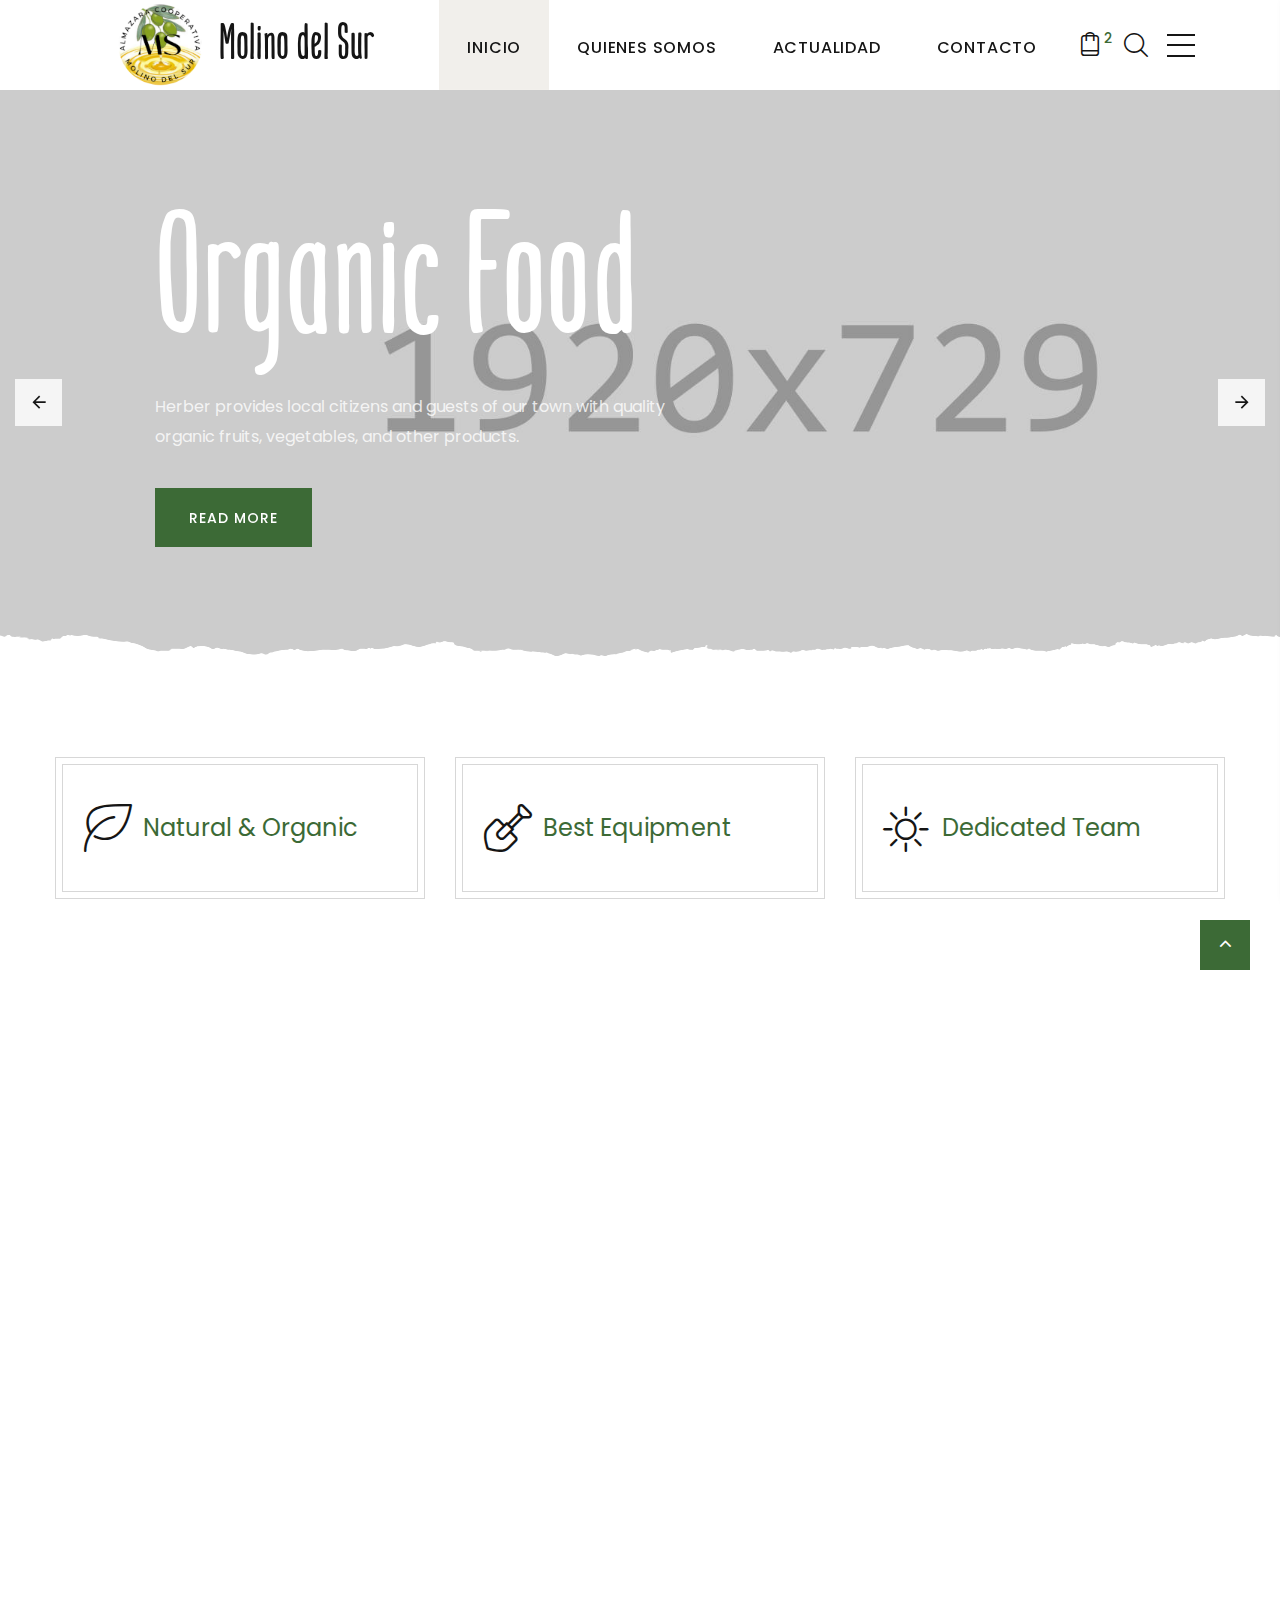
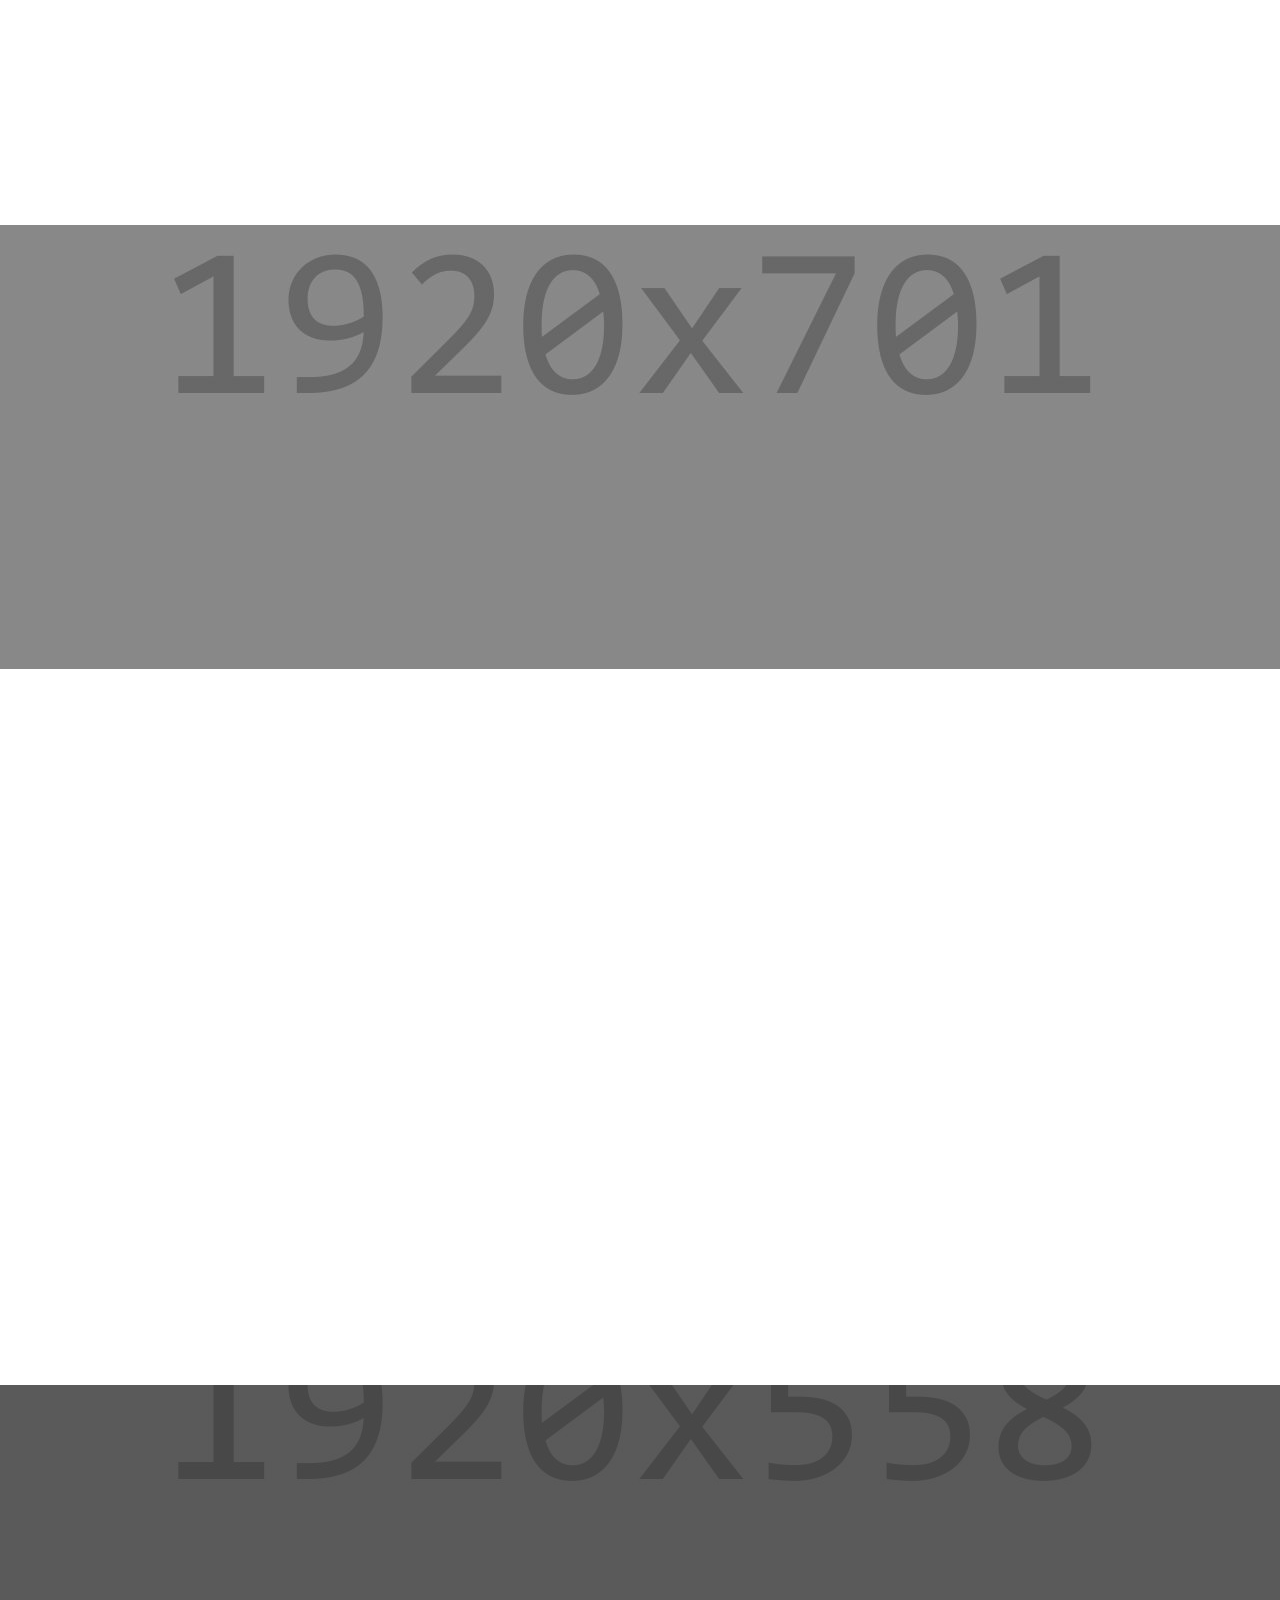
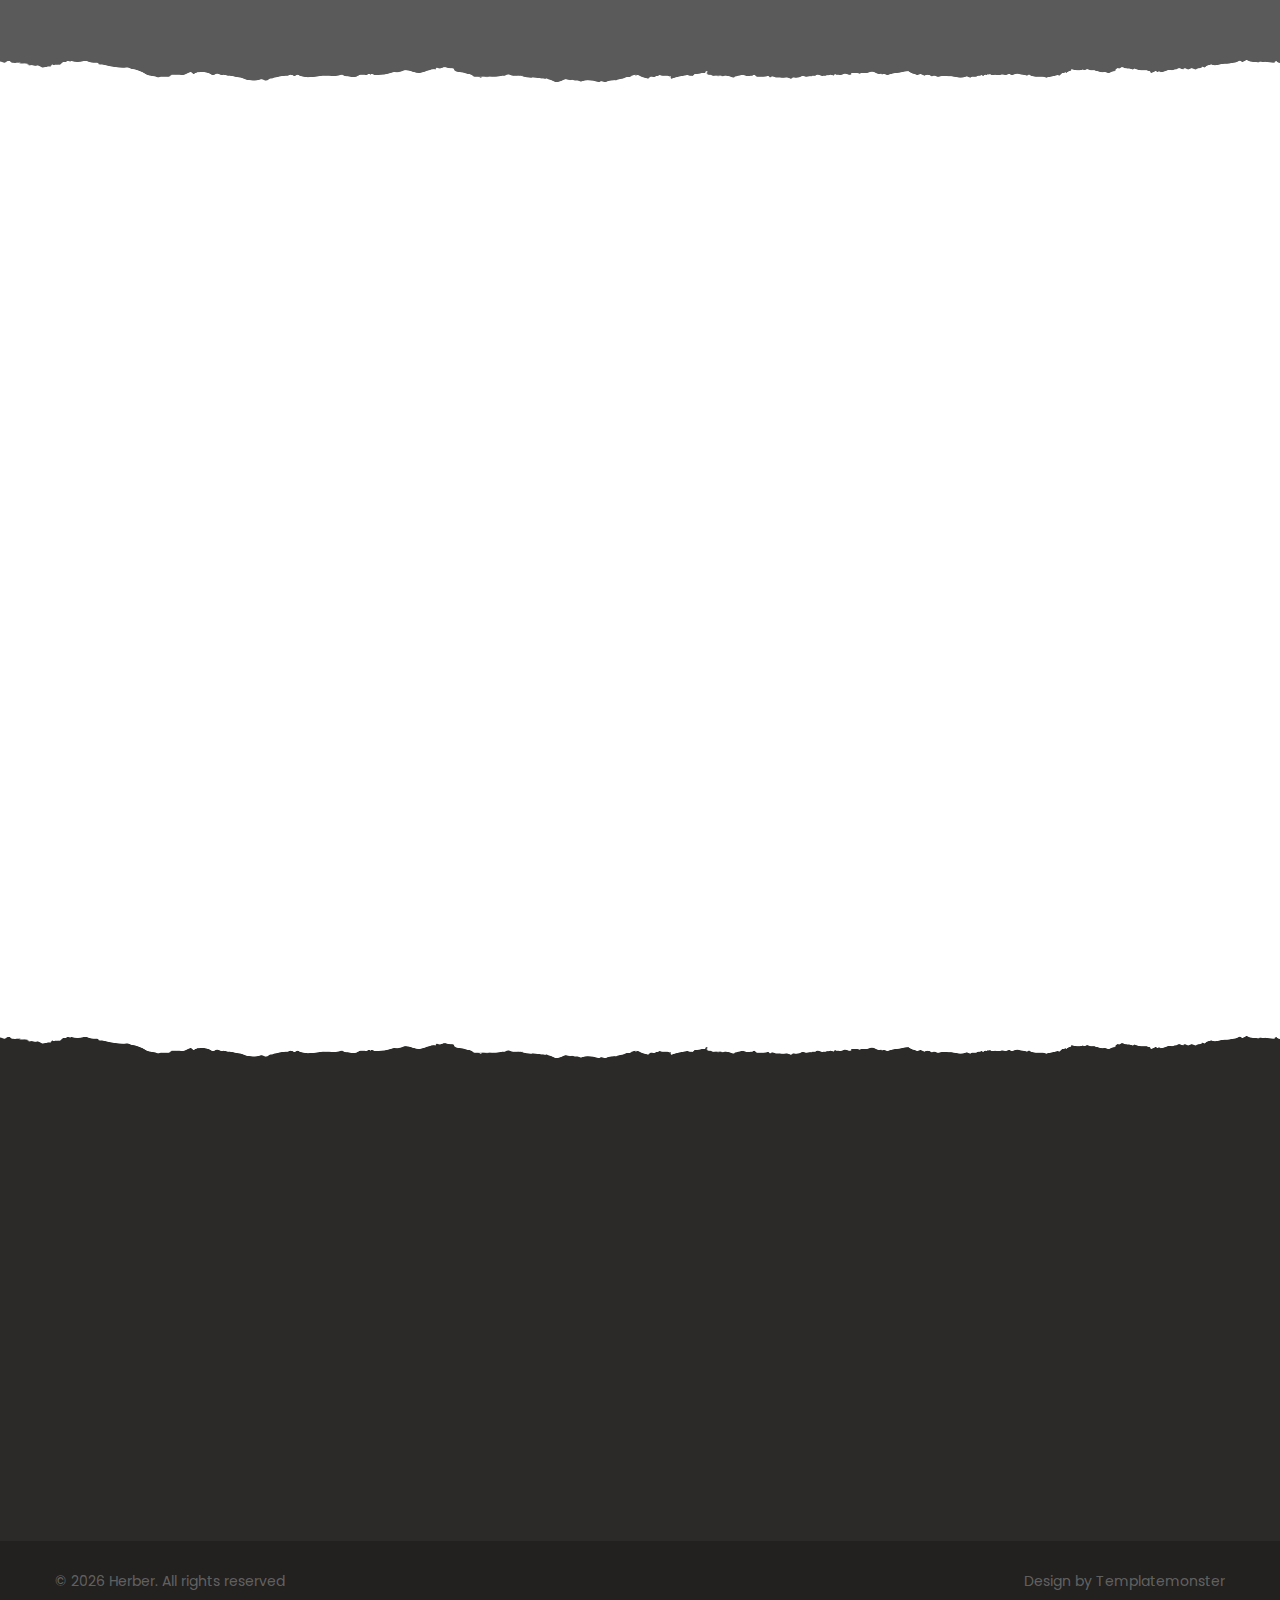
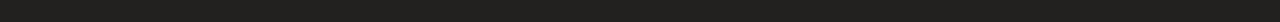
==== vista/index.html @ 85ee47c3 "Corregidas url amigables enlaces principales. Logo y favicon" ====
<!DOCTYPE html>
<html class="wide wow-animation" lang="es">
  <head>
    <title>Molino del Sur - Inicio</title>
    <meta name="format-detection" content="telephone=no">
    <meta name="viewport" content="width=device-width, height=device-height, initial-scale=1.0, maximum-scale=1.0, user-scalable=0">
    <meta http-equiv="X-UA-Compatible" content="IE=edge">
    <meta charset="utf-8">
    <link rel="icon" href="../images/favicon32.png" type="image/x-icon">
    <!-- Stylesheets-->
    <link rel="stylesheet" type="text/css" href="//fonts.googleapis.com/css?family=Poppins:300,400,500">
    <link rel="stylesheet" href="../css/bootstrap.css">
    <link rel="stylesheet" href="../css/fonts.css">
    <link rel="stylesheet" href="../css/style.css">
    <!--[if lt IE 10]
    <div style="background: #212121; padding: 10px 0; box-shadow: 3px 3px 5px 0 rgba(0,0,0,.3); clear: both; text-align:center; position: relative; z-index:1;">
      <a href="http://windows.microsoft.com/en-US/internet-explorer/"><img
              src="../images/ie8-panel/warning_bar_0000_us.jpg" border="0" height="42" width="820"
              alt="You are using an outdated browser. For a faster, safer browsing experience, upgrade for free today."></a>
    </div>
    <script src="../js/html5shiv.min.js"></script>
    <![endif]-->
  </head>
  <body>
    <div class="preloader">
      <div class="preloader-body">
        <div class="cssload-container"><span></span><span></span><span></span><span></span>
        </div>
      </div>
    </div>
    <div class="page">
      <!--Elemento cargado con la plantilla, no sirve para nada, se deja por si acaso
    <a class="section section-banner d-none d-xl-block" href="https://www.templatemonster.com/intense-multipurpose-html-template.html"
    style="background-image: url(../images/banner/background-04-1920x60.jpg);
    background-image: -webkit-image-set( url(../images/banner/background-04-1920x60.jpg) 1x,
    url(../images/banner/background-04-3840x120.jpg) 2x )"><img src="../images/banner/foreground-04-1600x60.png"
    srcset="../../../images/banner/foreground-04-1600x60../../../imagesx, images/banner/foreground-04-3200x120.png 2x"
    alt="" width="1600" height="310"></a>-->
      <!-- Page Header-->
      <header class="section page-header">
        <!-- RD Navbar-->
        <div class="rd-navbar-wrap rd-navbar-modern-wrap">
          <nav class="rd-navbar rd-navbar-modern" data-layout="rd-navbar-fixed" data-sm-layout="rd-navbar-fixed"
               data-md-layout="rd-navbar-fixed" data-md-device-layout="rd-navbar-fixed" data-lg-layout="rd-navbar-static"
               data-lg-device-layout="rd-navbar-fixed" data-xl-layout="rd-navbar-static" data-xl-device-layout="rd-navbar-static"
               data-xxl-layout="rd-navbar-static" data-xxl-device-layout="rd-navbar-static" data-lg-stick-up-offset="46px"
               data-xl-stick-up-offset="46px" data-xxl-stick-up-offset="70px" data-lg-stick-up="true" data-xl-stick-up="true"
               data-xxl-stick-up="true">
            <div class="rd-navbar-main-outer">
              <div class="rd-navbar-main">
                <!-- RD Navbar Panel-->
                <div class="rd-navbar-panel">
                  <!-- RD Navbar Toggle-->
                  <button class="rd-navbar-toggle" data-rd-navbar-toggle=".rd-navbar-nav-wrap"><span></span></button>
                  <!-- RD Navbar Brand-->
                  <div class="rd-navbar-brand">
                    <a class="brand" href="portada">
                      <img id="logoEmpresaIndex" src="../images/LogoFinal-200px.png" alt="Logo Molino del sur"/>
                      <span id="nombreEmpresaInicio" class="h3">Molino del Sur</span>
                    </a>
                  </div>
                </div>
                <div class="rd-navbar-main-element">
                  <div class="rd-navbar-nav-wrap">
                    <!-- RD Navbar Basket-->
                    <div class="rd-navbar-basket-wrap">
                      <button class="rd-navbar-basket fl-bigmug-line-shopping198" data-rd-navbar-toggle=".cart-inline"><span>2</span></button>
                      <div class="cart-inline">
                        <div class="cart-inline-header">
                          <h5 class="cart-inline-title">In cart:<span> 2</span> Products</h5>
                          <h6 class="cart-inline-title">Total price:<span> $800</span></h6>
                        </div>
                        <div class="cart-inline-body">
                          <div class="cart-inline-item">
                            <div class="unit align-items-center">
                              <div class="unit-left"><a class="cart-inline-figure" href="#"><img src="../images/product-mini-1-108x100.png" alt="" width="108" height="100"/></a></div>
                              <div class="unit-body">
                                <h6 class="cart-inline-name"><a href="#">Blueberries</a></h6>
                                <div>
                                  <div class="group-xs group-inline-middle">
                                    <div class="table-cart-stepper">
                                      <input class="form-input" type="number" data-zeros="true" value="1" min="1" max="1000">
                                    </div>
                                    <h6 class="cart-inline-title">$550</h6>
                                  </div>
                                </div>
                              </div>
                            </div>
                          </div>
                          <div class="cart-inline-item">
                            <div class="unit align-items-center">
                              <div class="unit-left"><a class="cart-inline-figure" href="#"><img src="../images/product-mini-2-108x100.png" alt="" width="108" height="100"/></a></div>
                              <div class="unit-body">
                                <h6 class="cart-inline-name"><a href="#">Avocados</a></h6>
                                <div>
                                  <div class="group-xs group-inline-middle">
                                    <div class="table-cart-stepper">
                                      <input class="form-input" type="number" data-zeros="true" value="1" min="1" max="1000">
                                    </div>
                                    <h6 class="cart-inline-title">$250</h6>
                                  </div>
                                </div>
                              </div>
                            </div>
                          </div>
                        </div>
                        <div class="cart-inline-footer">
                          <div class="group-sm"><a class="button button-md button-default-outline-2 button-wapasha" href="#">Go to cart</a><a class="button button-md button-primary button-pipaluk" href="#">Checkout</a></div>
                        </div>
                      </div>
                    </div><a class="rd-navbar-basket rd-navbar-basket-mobile fl-bigmug-line-shopping198" href="#"><span>2</span></a>
                    <!-- RD Navbar Search-->
                    <div class="rd-navbar-search">
                      <button class="rd-navbar-search-toggle" data-rd-navbar-toggle=".rd-navbar-search"><span></span></button>
                      <form class="rd-search" action="#">
                        <div class="form-wrap">
                          <label class="form-label" for="rd-navbar-search-form-input">Search...</label>
                          <input class="rd-navbar-search-form-input form-input" id="rd-navbar-search-form-input" type="text" name="search">
                          <button class="rd-search-form-submit fl-bigmug-line-search74" type="submit"></button>
                        </div>
                      </form>
                    </div>
                    <!-- RD Navbar Nav-->
                    <ul class="rd-navbar-nav">
                      <li class="rd-nav-item active"><a class="rd-nav-link" href="portada">Inicio</a>
                      </li>
                      <li class="rd-nav-item"><a class="rd-nav-link" href="quienesSomos">Quienes somos</a>
                      </li>
                      <li class="rd-nav-item"><a class="rd-nav-link" href="actualidad">Actualidad</a>
                      </li>
                      <li class="rd-nav-item"><a class="rd-nav-link" href="contacto">Contacto</a>
                      </li>
                    </ul>
                  </div>
                  <div class="rd-navbar-project-hamburger" data-multitoggle=".rd-navbar-main" data-multitoggle-blur=".rd-navbar-wrap" data-multitoggle-isolate>
                    <div class="project-hamburger"><span class="project-hamburger-arrow-top"></span><span class="project-hamburger-arrow-center"></span><span class="project-hamburger-arrow-bottom"></span></div>
                    <div class="project-hamburger-2"><span class="project-hamburger-arrow"></span><span class="project-hamburger-arrow"></span><span class="project-hamburger-arrow"></span>
                    </div>
                    <div class="project-close"><span></span><span></span></div>
                  </div>
                </div>
                <div class="rd-navbar-project rd-navbar-modern-project">
                  <div class="rd-navbar-project-modern-header">
                    <h4 class="rd-navbar-project-modern-title">Get in Touch</h4>
                    <div class="rd-navbar-project-hamburger" data-multitoggle=".rd-navbar-main" data-multitoggle-blur=".rd-navbar-wrap" data-multitoggle-isolate>
                      <div class="project-close"><span></span><span></span></div>
                    </div>
                  </div>
                  <div class="rd-navbar-project-content rd-navbar-modern-project-content">
                    <div>
                      <p>We are always ready to provide you with fresh organic products for your home or office. Contact us to find out how we can help you.</p>
                      <div class="heading-6 subtitle">Our Contacts</div>
                      <div class="row row-10 gutters-10">
                        <div class="col-12"><img src="../images/home-sidebar-394x255.jpg" alt="" width="394" height="255"/>
                        </div>
                      </div>
                      <ul class="rd-navbar-modern-contacts">
                        <li>
                          <div class="unit unit-spacing-sm">
                            <div class="unit-left"><span class="icon fa fa-phone"></span></div>
                            <div class="unit-body"><a class="link-phone" href="tel:#">+1 323-913-4688</a></div>
                          </div>
                        </li>
                        <li>
                          <div class="unit unit-spacing-sm">
                            <div class="unit-left"><span class="icon fa fa-location-arrow"></span></div>
                            <div class="unit-body"><a class="link-location" href="#">4730 Crystal Springs Dr, Los Angeles, CA 90027</a></div>
                          </div>
                        </li>
                        <li>
                          <div class="unit unit-spacing-sm">
                            <div class="unit-left"><span class="icon fa fa-envelope"></span></div>
                            <div class="unit-body"><a class="link-email" href="mailto:#">mail@demolink.org</a></div>
                          </div>
                        </li>
                      </ul>
                      <ul class="list-inline rd-navbar-modern-list-social">
                        <li><a class="icon fa fa-facebook" href="#"></a></li>
                        <li><a class="icon fa fa-twitter" href="#"></a></li>
                        <li><a class="icon fa fa-google-plus" href="#"></a></li>
                        <li><a class="icon fa fa-instagram" href="#"></a></li>
                        <li><a class="icon fa fa-pinterest" href="#"></a></li>
                      </ul>
                    </div>
                  </div>
                </div>
              </div>
            </div>
          </nav>
        </div>
      </header>
      <!-- Swiper-->
      <section class="section swiper-container swiper-slider swiper-slider-modern" data-loop="true" data-autoplay="5000" data-simulate-touch="true" data-nav="true" data-slide-effect="fade">
        <div class="swiper-wrapper text-left">
          <div class="swiper-slide context-dark" data-slide-bg="../images/slider-1-1920x729.jpg">
            <div class="swiper-slide-caption">
              <div class="container">
                <div class="row justify-content-center justify-content-xxl-start">
                  <div class="col-md-10 col-xxl-6">
                    <div class="slider-modern-box">
                      <h1 class="slider-modern-title"><span data-caption-animate="slideInDown" data-caption-delay="0">Organic Food</span></h1>
                      <p data-caption-animate="fadeInRight" data-caption-delay="400">Herber provides local citizens and guests of our town with quality organic fruits, vegetables, and other products.</p>
                      <div class="oh button-wrap"><a class="button button-primary button-ujarak" href="about-us.html" data-caption-animate="slideInLeft" data-caption-delay="400">Read more</a></div>
                    </div>
                  </div>
                </div>
              </div>
            </div>
          </div>
          <div class="swiper-slide context-dark" data-slide-bg="../images/slider-2-1920x729.jpg">
            <div class="swiper-slide-caption">
              <div class="container">
                <div class="row justify-content-center justify-content-xxl-start">
                  <div class="col-md-10 col-xxl-6">
                    <div class="slider-modern-box">
                      <h1 class="slider-modern-title"><span data-caption-animate="slideInLeft" data-caption-delay="0">Quality Control</span></h1>
                      <p data-caption-animate="fadeInRight" data-caption-delay="400">We control the process of farming at Herber to deliver the best organic products to our customers throughout the state.</p>
                      <div class="oh button-wrap"><a class="button button-primary button-ujarak" href="about-us.html" data-caption-animate="slideInLeft" data-caption-delay="400">Read more</a></div>
                    </div>
                  </div>
                </div>
              </div>
            </div>
          </div>
          <div class="swiper-slide" data-slide-bg="../images/slider-3-1920x729.jpg">
            <div class="swiper-slide-caption">
              <div class="container">
                <div class="row justify-content-center justify-content-xxl-start">
                  <div class="col-md-10 col-xxl-6">
                    <div class="slider-modern-box">
                      <h1 class="slider-modern-title"><span data-caption-animate="slideInDown" data-caption-delay="0">Eco-Friendly</span></h1>
                      <p data-caption-animate="fadeInRight" data-caption-delay="400">As the leading organic farm, we maintain an eco-friendly policy of growing and selling healthy food without any additives.</p>
                      <div class="oh button-wrap"><a class="button button-primary button-ujarak" href="about-us.html" data-caption-animate="slideInUp" data-caption-delay="400">Read more</a></div>
                    </div>
                  </div>
                </div>
              </div>
            </div>
          </div>
        </div>
        <!-- Swiper Navigation-->
        <div class="swiper-button-prev"></div>
        <div class="swiper-button-next"></div>
        <!-- Swiper Pagination-->
        <div class="swiper-pagination swiper-pagination-style-2"></div>
      </section>

      <!-- Icons Ruby-->
      <section class="section section-md bg-default section-top-image">
        <div class="container">
          <div class="row row-30 justify-content-center">
            <div class="col-sm-6 col-lg-4 wow fadeInRight" data-wow-delay="0s">
              <article class="box-icon-ruby">
                <div class="unit box-icon-ruby-body flex-column flex-md-row text-md-left flex-lg-column align-items-center text-lg-center flex-xl-row text-xl-left">
                  <div class="unit-left">
                    <div class="box-icon-ruby-icon linearicons-leaf"></div>
                  </div>
                  <div class="unit-body">
                    <h4 class="box-icon-ruby-title"><a href="#">Natural &amp; Organic</a></h4>
                  </div>
                </div>
              </article>
            </div>
            <div class="col-sm-6 col-lg-4 wow fadeInRight" data-wow-delay=".1s">
              <article class="box-icon-ruby">
                <div class="unit box-icon-ruby-body flex-column flex-md-row text-md-left flex-lg-column align-items-center text-lg-center flex-xl-row text-xl-left">
                  <div class="unit-left">
                    <div class="box-icon-ruby-icon linearicons-shovel"></div>
                  </div>
                  <div class="unit-body">
                    <h4 class="box-icon-ruby-title"><a href="#">Best Equipment</a></h4>
                  </div>
                </div>
              </article>
            </div>
            <div class="col-sm-6 col-lg-4 wow fadeInRight" data-wow-delay=".2s">
              <article class="box-icon-ruby">
                <div class="unit box-icon-ruby-body flex-column flex-md-row text-md-left flex-lg-column align-items-center text-lg-center flex-xl-row text-xl-left">
                  <div class="unit-left">
                    <div class="box-icon-ruby-icon linearicons-sun"></div>
                  </div>
                  <div class="unit-body">
                    <h4 class="box-icon-ruby-title"><a href="#">Dedicated Team</a></h4>
                  </div>
                </div>
              </article>
            </div>
          </div>
        </div>
      </section>

      <!-- Trending products-->
      <section class="section section-md bg-default">
        <div class="container">
          <div class="row row-40 justify-content-center">
            <div class="col-sm-8 col-md-7 col-lg-6 wow fadeInLeft" data-wow-delay="0s">
              <div class="product-banner"><img src="../images/home-banner-1-570x715.jpg" alt="" width="570" height="715"/>
                <div class="product-banner-content">
                  <div class="product-banner-inner" style="background-image: url(../images/bg-brush.png)">
                    <h3 class="text-secondary-1">organic</h3>
                    <h2 class="text-primary">Vegetables</h2>
                  </div>
                </div>
              </div>
            </div>
            <div class="col-md-5 col-lg-6">
              <div class="row row-30 justify-content-center">
                <div class="col-sm-6 col-md-12 col-lg-6">
                  <div class="oh-desktop">
                    <!-- Product-->
                    <article class="product product-2 box-ordered-item wow slideInRight" data-wow-delay="0s">
                      <div class="unit flex-row flex-lg-column">
                        <div class="unit-left">
                          <div class="product-figure"><img src="../images/product-5-270x280.png" alt="" width="270" height="280"/>
                            <div class="product-button"><a class="button button-md button-white button-ujarak" href="#">Add to cart</a></div>
                          </div>
                        </div>
                        <div class="unit-body">
                          <h6 class="product-title"><a href="#">Avocados</a></h6>
                          <div class="product-price-wrap">
                            <div class="product-price product-price-old">$59.00</div>
                            <div class="product-price">$28.00</div>
                          </div><a class="button button-sm button-secondary button-ujarak" href="#">Add to cart</a>
                        </div>
                      </div>
                    </article>
                  </div>
                </div>
                <div class="col-sm-6 col-md-12 col-lg-6">
                  <div class="oh-desktop">
                    <!-- Product-->
                    <article class="product product-2 box-ordered-item wow slideInLeft" data-wow-delay="0s">
                      <div class="unit flex-row flex-lg-column">
                        <div class="unit-left">
                          <div class="product-figure"><img src="../images/product-6-270x280.png" alt="" width="270" height="280"/>
                            <div class="product-button"><a class="button button-md button-white button-ujarak" href="#">Add to cart</a></div>
                          </div>
                        </div>
                        <div class="unit-body">
                          <h6 class="product-title"><a href="#">Corn</a></h6>
                          <div class="product-price-wrap">
                            <div class="product-price">$27.00</div>
                          </div><a class="button button-sm button-secondary button-ujarak" href="#">Add to cart</a>
                        </div>
                      </div>
                    </article>
                  </div>
                </div>
                <div class="col-sm-6 col-md-12 col-lg-6">
                  <div class="oh-desktop">
                    <!-- Product-->
                    <article class="product product-2 box-ordered-item wow slideInLeft" data-wow-delay="0s">
                      <div class="unit flex-row flex-lg-column">
                        <div class="unit-left">
                          <div class="product-figure"><img src="../images/product-8-270x280.png" alt="" width="270" height="280"/>
                            <div class="product-button"><a class="button button-md button-white button-ujarak" href="#">Add to cart</a></div>
                          </div>
                        </div>
                        <div class="unit-body">
                          <h6 class="product-title"><a href="#">Artichokes</a></h6>
                          <div class="product-price-wrap">
                            <div class="product-price">$23.00</div>
                          </div><a class="button button-sm button-secondary button-ujarak" href="#">Add to cart</a>
                        </div>
                      </div>
                    </article>
                  </div>
                </div>
                <div class="col-sm-6 col-md-12 col-lg-6">
                  <div class="oh-desktop">
                    <!-- Product-->
                    <article class="product product-2 box-ordered-item wow slideInRight" data-wow-delay="0s">
                      <div class="unit flex-row flex-lg-column">
                        <div class="unit-left">
                          <div class="product-figure"><img src="../images/product-7-270x280.png" alt="" width="270" height="280"/>
                            <div class="product-button"><a class="button button-md button-white button-ujarak" href="#">Add to cart</a></div>
                          </div>
                        </div>
                        <div class="unit-body">
                          <h6 class="product-title"><a href="#">Broccoli</a></h6>
                          <div class="product-price-wrap">
                            <div class="product-price">$25.00</div>
                          </div><a class="button button-sm button-secondary button-ujarak" href="#">Add to cart</a>
                        </div>
                      </div>
                    </article>
                  </div>
                </div>
              </div>
            </div>
          </div>
        </div>
      </section>

      <!-- Section CTA 2-->
      <section class="section text-center">
        <div class="parallax-container" data-parallax-img="../images/bg-parallax-1.jpg">
          <div class="parallax-content section-xl section-inset-custom-1 context-dark bg-overlay-40">
            <div class="container">
              <h2 class="oh font-weight-normal"><span class="d-inline-block wow slideInDown" data-wow-delay="0s">Our Approach</span></h2>
              <p class="oh big text-width-large"><span class="d-inline-block wow slideInUp" data-wow-delay=".2s">Our farm strictly combines the traditions of organic farming with the latest innovations to make our products healthy and safe for the clients.</span></p><a class="button button-primary button-icon button-icon-left button-ujarak wow fadeInUp" href="https://www.youtube.com/watch?v=-AhmuMqZB0s" data-lightgallery="item" data-wow-delay=".1s"><span class="icon mdi mdi-play"></span>View presentation</a>
            </div>
          </div>
        </div>
      </section>

      <!-- Team of professionals-->
      <section class="section section-md bg-default">
        <div class="container">
          <div class="oh">
            <h2 class="wow slideInUp" data-wow-delay="0s">Our Team</h2>
          </div>
          <div class="row row-30 justify-content-center">
            <div class="col-md-6 col-lg-4 col-xl-4 wow fadeInRight" data-wow-delay="0s">
              <!-- Team Classic-->
              <article class="team-classic"><a class="team-classic-figure" href="#"><img src="../images/team-1-370x406.jpg" alt="" width="370" height="406"/></a>
                <div class="team-classic-caption">
                  <h5 class="team-classic-name"><a href="#">Ryan Wilson</a></h5>
                  <p class="team-classic-status">Founder</p>
                </div>
              </article>
            </div>
            <div class="col-md-6 col-lg-4 col-xl-4 wow fadeInRight" data-wow-delay=".1s">
              <!-- Team Classic-->
              <article class="team-classic"><a class="team-classic-figure" href="#"><img src="../images/team-2-370x406.jpg" alt="" width="370" height="406"/></a>
                <div class="team-classic-caption">
                  <h5 class="team-classic-name"><a href="#">Jill Peterson</a></h5>
                  <p class="team-classic-status">Garden Manager</p>
                </div>
              </article>
            </div>
            <div class="col-md-6 col-lg-4 col-xl-4 wow fadeInRight" data-wow-delay=".2s">
              <!-- Team Classic-->
              <article class="team-classic"><a class="team-classic-figure" href="#"><img src="../images/team-3-370x406.jpg" alt="" width="370" height="406"/></a>
                <div class="team-classic-caption">
                  <h5 class="team-classic-name"><a href="#">Sam Robinson</a></h5>
                  <p class="team-classic-status">Farmyard Coordinator</p>
                </div>
              </article>
            </div>
          </div>
        </div>
      </section>

      <!-- About us-->
      <section class="section">
        <div class="parallax-container" data-parallax-img="../images/bg-parallax-2.jpg">
          <div class="parallax-content section-xl context-dark bg-overlay-68">
            <div class="container">
              <div class="row row-lg row-50 justify-content-center border-classic border-classic-big">
                <div class="col-sm-6 col-md-5 col-lg-3 wow fadeInLeft" data-wow-delay="0s">
                  <div class="counter-creative">
                    <div class="counter-creative-number"><span class="counter">12</span><span class="icon counter-creative-icon fl-bigmug-line-trophy55"></span>
                    </div>
                    <h6 class="counter-creative-title">Awards</h6>
                  </div>
                </div>
                <div class="col-sm-6 col-md-5 col-lg-3 wow fadeInLeft" data-wow-delay=".1s">
                  <div class="counter-creative">
                    <div class="counter-creative-number"><span class="counter">2</span><span class="symbol">k</span><span class="icon counter-creative-icon fl-bigmug-line-up104"></span>
                    </div>
                    <h6 class="counter-creative-title">Products</h6>
                  </div>
                </div>
                <div class="col-sm-6 col-md-5 col-lg-3 wow fadeInLeft" data-wow-delay=".2s">
                  <div class="counter-creative">
                    <div class="counter-creative-number"><span class="counter">679</span><span class="icon counter-creative-icon fl-bigmug-line-sun81"></span>
                    </div>
                    <h6 class="counter-creative-title">Happy Clients</h6>
                  </div>
                </div>
                <div class="col-sm-6 col-md-5 col-lg-3 wow fadeInLeft" data-wow-delay=".3s">
                  <div class="counter-creative">
                    <div class="counter-creative-number"><span class="counter">13</span><span class="icon counter-creative-icon fl-bigmug-line-user143"></span>
                    </div>
                    <h6 class="counter-creative-title">Farmers</h6>
                  </div>
                </div>
              </div>
            </div>
          </div>
        </div>

      </section>
      <!-- Improve your interior with deco-->
      <section class="section section-md bg-default section-top-image">
        <div class="container">
          <div class="oh h2-title">
            <h2 class="wow slideInUp" data-wow-delay="0s">Our Gallery</h2>
          </div>
          <div class="row row-30" data-lightgallery="group">
            <div class="col-sm-6 col-lg-4">
              <div class="oh-desktop">
                <!-- Thumbnail Classic-->
                <article class="thumbnail thumbnail-mary thumbnail-sm wow slideInLeft" data-wow-delay="0s">
                  <div class="thumbnail-mary-figure"><img src="../images/grid-gallery-1-370x303.jpg" alt="" width="370" height="303"/>
                  </div>
                  <div class="thumbnail-mary-caption"><a class="icon fl-bigmug-line-zoom60" href="../images/gallery-original-1-1200x800.jpg" data-lightgallery="item"><img src="../images/grid-gallery-1-370x303.jpg" alt="" width="370" height="303"/></a>
                    <h4 class="thumbnail-mary-title"><a href="#">Watermelons</a></h4>
                  </div>
                </article>
              </div>
            </div>
            <div class="col-sm-6 col-lg-4">
              <div class="oh-desktop">
                <!-- Thumbnail Classic-->
                <article class="thumbnail thumbnail-mary thumbnail-sm wow slideInUp" data-wow-delay=".1s">
                  <div class="thumbnail-mary-figure"><img src="../images/grid-gallery-2-370x303.jpg" alt="" width="370" height="303"/>
                  </div>
                  <div class="thumbnail-mary-caption"><a class="icon fl-bigmug-line-zoom60" href="../images/gallery-original-2-1200x800.jpg" data-lightgallery="item"><img src="../images/grid-gallery-2-370x303.jpg" alt="" width="370" height="303"/></a>
                    <h4 class="thumbnail-mary-title"><a href="#">Grapes</a></h4>
                  </div>
                </article>
              </div>
            </div>
            <div class="col-sm-6 col-lg-4">
              <div class="oh-desktop">
                <!-- Thumbnail Classic-->
                <article class="thumbnail thumbnail-mary thumbnail-sm wow slideInRight" data-wow-delay=".0s">
                  <div class="thumbnail-mary-figure"><img src="../images/grid-gallery-3-370x303.jpg" alt="" width="370" height="303"/>
                  </div>
                  <div class="thumbnail-mary-caption"><a class="icon fl-bigmug-line-zoom60" href="../images/gallery-original-3-800x1200.jpg" data-lightgallery="item"><img src="../images/grid-gallery-3-370x303.jpg" alt="" width="370" height="303"/></a>
                    <h4 class="thumbnail-mary-title"><a href="#">Mandarin Oranges</a></h4>
                  </div>
                </article>
              </div>
            </div>
            <div class="col-sm-6 col-lg-4">
              <div class="oh-desktop">
                <!-- Thumbnail Classic-->
                <article class="thumbnail thumbnail-mary thumbnail-sm wow slideInUp" data-wow-delay=".1s">
                  <div class="thumbnail-mary-figure"><img src="../images/grid-gallery-4-370x303.jpg" alt="" width="370" height="303"/>
                  </div>
                  <div class="thumbnail-mary-caption"><a class="icon fl-bigmug-line-zoom60" href="../images/gallery-original-4-800x1200.jpg" data-lightgallery="item"><img src="../images/grid-gallery-4-370x303.jpg" alt="" width="370" height="303"/></a>
                    <h4 class="thumbnail-mary-title"><a href="#">Lemons</a></h4>
                  </div>
                </article>
              </div>
            </div>
            <div class="col-sm-6 col-lg-4">
              <div class="oh-desktop">
                <!-- Thumbnail Classic-->
                <article class="thumbnail thumbnail-mary thumbnail-sm wow slideInLeft" data-wow-delay="0s">
                  <div class="thumbnail-mary-figure"><img src="../images/grid-gallery-5-370x303.jpg" alt="" width="370" height="303"/>
                  </div>
                  <div class="thumbnail-mary-caption"><a class="icon fl-bigmug-line-zoom60" href="../images/gallery-original-5-800x1200.jpg" data-lightgallery="item"><img src="../images/grid-gallery-5-370x303.jpg" alt="" width="370" height="303"/></a>
                    <h4 class="thumbnail-mary-title"><a href="#">Organic Food</a></h4>
                  </div>
                </article>
              </div>
            </div>
            <div class="col-sm-6 col-lg-4">
              <div class="oh-desktop">
                <!-- Thumbnail Classic-->
                <article class="thumbnail thumbnail-mary thumbnail-sm wow slideInDown" data-wow-delay=".1s">
                  <div class="thumbnail-mary-figure"><img src="../images/grid-gallery-6-370x303.jpg" alt="" width="370" height="303"/>
                  </div>
                  <div class="thumbnail-mary-caption"><a class="icon fl-bigmug-line-zoom60" href="../images/gallery-original-6-1200x800.jpg" data-lightgallery="item"><img src="../images/grid-gallery-6-370x303.jpg" alt="" width="370" height="303"/></a>
                    <h4 class="thumbnail-mary-title"><a href="#">Salad</a></h4>
                  </div>
                </article>
              </div>
            </div>
          </div>
        </div>
      </section>
      <!--Elemento cargado con la plantilla, no sirve para nada, se deja por si acaso
      <a class="section section-banner" href="https://www.templatemonster.com/intense-multipurpose-html-template.html"
      style="background-image: url(../images/banner/background-03-1920x310.jpg);
      background-image: -webkit-image-set( url(../images/banner/background-03-1920x310.jpg) 1x,
      url(../images/banner/background-03-3840x620.jpg) 2x )"><img src="../images/banner/foreground-03-1600x310.png"
      srcset="../../../images/banner/foreground-03-1600x310../../../imagesx, images/banner/foreground-03-3200x620.png 2x"
      alt="" width="1600" height="310"></a>
      -->
      <!-- Page Footer-->
      <footer class="section footer-variant-2 footer-modern context-dark section-top-image section-top-image-dark">
        <div class="footer-variant-2-content">
          <div class="container">
            <div class="row row-40 justify-content-between">
              <div class="col-sm-6 col-lg-4 col-xl-3">
                <div class="oh-desktop">
                  <div class="wow slideInRight" data-wow-delay="0s">
                    <div class="footer-brand"><a href="index.html"><img src="../images/logo-inverse-196x42.png" alt="" width="196" height="42"/></a></div>
                    <p>Herber is an organic farm located in California. We offer healthy foods and products to our clients.</p>
                    <ul class="footer-contacts d-inline-block d-md-block">
                      <li>
                        <div class="unit unit-spacing-xs">
                          <div class="unit-left"><span class="icon fa fa-phone"></span></div>
                          <div class="unit-body"><a class="link-phone" href="tel:#">+1 323-913-4688</a></div>
                        </div>
                      </li>
                      <li>
                        <div class="unit unit-spacing-xs">
                          <div class="unit-left"><span class="icon fa fa-clock-o"></span></div>
                          <div class="unit-body">
                            <p>Mon-Sat: 07:00AM - 05:00PM</p>
                          </div>
                        </div>
                      </li>
                      <li>
                        <div class="unit unit-spacing-xs">
                          <div class="unit-left"><span class="icon fa fa-location-arrow"></span></div>
                          <div class="unit-body"><a class="link-location" href="#">4730 Crystal Springs Dr, Los Angeles, CA 90027</a></div>
                        </div>
                      </li>
                    </ul>
                  </div>
                </div>
              </div>
              <div class="col-sm-6 col-lg-4 col-xl-4">
                <div class="oh-desktop">
                  <div class="inset-top-18 wow slideInDown" data-wow-delay="0s">
                    <h5>Newsletter</h5>
                    <p>Join our email newsletter for news and tips.</p>
                    <form class="rd-form rd-mailform" data-form-output="form-output-global" data-form-type="subscribe" method="post" action="../bat/rd-mailform.php">
                      <div class="form-wrap">
                        <input class="form-input" id="subscribe-form-5-email" type="email" name="email" data-constraints="@Email @Required">
                        <label class="form-label" for="subscribe-form-5-email">Enter Your E-mail</label>
                      </div>
                      <button class="button button-block button-white" type="submit">Subscribe</button>
                    </form>
                    <div class="group-lg group-middle">
                      <p class="text-white">Follow Us</p>
                      <div>
                        <ul class="list-inline list-inline-sm footer-social-list-2">
                          <li><a class="icon fa fa-facebook" href="#"></a></li>
                          <li><a class="icon fa fa-twitter" href="#"></a></li>
                          <li><a class="icon fa fa-google-plus" href="#"></a></li>
                          <li><a class="icon fa fa-instagram" href="#"></a></li>
                        </ul>
                      </div>
                    </div>
                  </div>
                </div>
              </div>
              <div class="col-lg-3 col-xl-3">
                <div class="oh-desktop">
                  <div class="inset-top-18 wow slideInLeft" data-wow-delay="0s">
                    <h5>Gallery</h5>
                    <div class="row row-10 gutters-10" data-lightgallery="group">
                      <div class="col-6 col-sm-3 col-lg-6">
                        <!-- Thumbnail Classic-->
                        <article class="thumbnail thumbnail-mary">
                          <div class="thumbnail-mary-figure"><img src="../images/gallery-image-1-129x120.jpg" alt="" width="129" height="120"/>
                          </div>
                          <div class="thumbnail-mary-caption"><a class="icon fl-bigmug-line-zoom60" href="../images/gallery-original-7-800x1200.jpg" data-lightgallery="item"><img src="../images/gallery-image-1-129x120.jpg" alt="" width="129" height="120"/></a>
                          </div>
                        </article>
                      </div>
                      <div class="col-6 col-sm-3 col-lg-6">
                        <!-- Thumbnail Classic-->
                        <article class="thumbnail thumbnail-mary">
                          <div class="thumbnail-mary-figure"><img src="../images/gallery-image-2-129x120.jpg" alt="" width="129" height="120"/>
                          </div>
                          <div class="thumbnail-mary-caption"><a class="icon fl-bigmug-line-zoom60" href="../images/gallery-original-8-1200x800.jpg" data-lightgallery="item"><img src="../images/gallery-image-2-129x120.jpg" alt="" width="129" height="120"/></a>
                          </div>
                        </article>
                      </div>
                      <div class="col-6 col-sm-3 col-lg-6">
                        <!-- Thumbnail Classic-->
                        <article class="thumbnail thumbnail-mary">
                          <div class="thumbnail-mary-figure"><img src="../images/gallery-image-3-129x120.jpg" alt="" width="129" height="120"/>
                          </div>
                          <div class="thumbnail-mary-caption"><a class="icon fl-bigmug-line-zoom60" href="../images/gallery-original-9-800x1200.jpg" data-lightgallery="item"><img src="../images/gallery-image-3-129x120.jpg" alt="" width="129" height="120"/></a>
                          </div>
                        </article>
                      </div>
                      <div class="col-6 col-sm-3 col-lg-6">
                        <!-- Thumbnail Classic-->
                        <article class="thumbnail thumbnail-mary">
                          <div class="thumbnail-mary-figure"><img src="../images/gallery-image-4-129x120.jpg" alt="" width="129" height="120"/>
                          </div>
                          <div class="thumbnail-mary-caption"><a class="icon fl-bigmug-line-zoom60" href="../images/gallery-original-10-1200x800.jpg" data-lightgallery="item"><img src="../images/gallery-image-4-129x120.jpg" alt="" width="129" height="120"/></a>
                          </div>
                        </article>
                      </div>
                    </div>
                  </div>
                </div>
              </div>
            </div>
          </div>
        </div>
        <div class="footer-variant-2-bottom-panel">
          <div class="container">
            <!-- Rights-->
            <div class="group-sm group-sm-justify">
              <p class="rights"><span>&copy;&nbsp;</span><span class="copyright-year"></span> <span>Herber</span>. All rights reserved
              </p>
              <p class="rights">Design&nbsp;by&nbsp;<a href="https://www.templatemonster.com/">Templatemonster</a></p>
            </div>
          </div>
        </div>
      </footer>
    </div>
    <!-- Global Mailform Output-->
    <div class="snackbars" id="form-output-global"></div>
    <!-- Javascript-->
    <script src="../js/core.min.js"></script>
    <script src="../js/script.js"></script>
    <script src="../js/principal.js"></script>
    <!-- coded by Ragnar-->
  </body>
</html>
---- css/fonts.css ----
/*
*
* Fonts
*//*
*
* Mangaba
* --------------------------------------------------
*/@font-face {	font-family: "Mangaba";	src: url("../fonts/Mangaba.ttf");}/*
*
* Font Awesome Icons 4.7.0
* --------------------------------------------------
*/@font-face {	font-family: 'FontAwesome';	src: url("../fonts/fontawesome-webfont.eot?v=4.7.0");	src: url("../fonts/fontawesome-webfont.eot?#iefix&v=4.7.0") format("embedded-opentype"), url("../fonts/fontawesome-webfont.woff2?v=4.7.0") format("woff2"), url("../fonts/fontawesome-webfont.woff?v=4.7.0") format("woff"), url("../fonts/fontawesome-webfont.ttf?v=4.7.0") format("truetype"), url("../fonts/fontawesome-webfont.svg?v=4.7.0#fontawesomeregular") format("svg");	font-weight: normal;	font-style: normal;}.fa {	display: inline-block;	font-family: 'FontAwesome';	font-size: inherit;	text-rendering: auto;	-webkit-font-smoothing: antialiased;	-moz-osx-font-smoothing: grayscale;}[class*='fa-']:before {	font-weight: 400;	font-family: 'FontAwesome';}/* makes the font 33% larger relative to the icon container */.fa-lg {	font-size: 1.33333333em;	line-height: 0.75em;	vertical-align: -15%;}.fa-2x {	font-size: 2em;}.fa-3x {	font-size: 3em;}.fa-4x {	font-size: 4em;}.fa-5x {	font-size: 5em;}.fa-fw {	width: 1.28571429em;	text-align: center;}.fa-ul {	padding-left: 0;	margin-left: 2.14285714em;	list-style-type: none;}.fa-ul > li {	position: relative;}.fa-li {	position: absolute;	left: -2.14285714em;	width: 2.14285714em;	top: 0.14285714em;	text-align: center;}.fa-li.fa-lg {	left: -1.85714286em;}.fa-border {	padding: .2em .25em .15em;	border: solid 0.08em #eeeeee;	border-radius: .1em;}.fa-pull-left {	float: left;}.fa-pull-right {	float: right;}.fa.fa-pull-left {	margin-right: .3em;}.fa.fa-pull-right {	margin-left: .3em;}/* Deprecated as of 4.4.0 */.pull-right {	float: right;}.pull-left {	float: left;}.fa.pull-left {	margin-right: .3em;}.fa.pull-right {	margin-left: .3em;}.fa-spin {	-webkit-animation: fa-spin 2s infinite linear;	animation: fa-spin 2s infinite linear;}.fa-pulse {	-webkit-animation: fa-spin 1s infinite steps(8);	animation: fa-spin 1s infinite steps(8);}@-webkit-keyframes fa-spin {	0% {		-webkit-transform: rotate(0deg);		transform: rotate(0deg);	}	100% {		-webkit-transform: rotate(359deg);		transform: rotate(359deg);	}}@keyframes fa-spin {	0% {		-webkit-transform: rotate(0deg);		transform: rotate(0deg);	}	100% {		-webkit-transform: rotate(359deg);		transform: rotate(359deg);	}}.fa-rotate-90 {	-ms-filter: "progid:DXImageTransform.Microsoft.BasicImage(rotation=1)";	-webkit-transform: rotate(90deg);	-ms-transform: rotate(90deg);	transform: rotate(90deg);}.fa-rotate-180 {	-ms-filter: "progid:DXImageTransform.Microsoft.BasicImage(rotation=2)";	-webkit-transform: rotate(180deg);	-ms-transform: rotate(180deg);	transform: rotate(180deg);}.fa-rotate-270 {	-ms-filter: "progid:DXImageTransform.Microsoft.BasicImage(rotation=3)";	-webkit-transform: rotate(270deg);	-ms-transform: rotate(270deg);	transform: rotate(270deg);}.fa-flip-horizontal {	-ms-filter: "progid:DXImageTransform.Microsoft.BasicImage(rotation=0, mirror=1)";	-webkit-transform: scale(-1, 1);	-ms-transform: scale(-1, 1);	transform: scale(-1, 1);}.fa-flip-vertical {	-ms-filter: "progid:DXImageTransform.Microsoft.BasicImage(rotation=2, mirror=1)";	-webkit-transform: scale(1, -1);	-ms-transform: scale(1, -1);	transform: scale(1, -1);}:root .fa-rotate-90,:root .fa-rotate-180,:root .fa-rotate-270,:root .fa-flip-horizontal,:root .fa-flip-vertical {	filter: none;}.fa-stack {	position: relative;	display: inline-block;	width: 2em;	height: 2em;	line-height: 2em;	vertical-align: middle;}.fa-stack-1x,.fa-stack-2x {	position: absolute;	left: 0;	width: 100%;	text-align: center;}.fa-stack-1x {	line-height: inherit;}.fa-stack-2x {	font-size: 2em;}.fa-inverse {	color: #ffffff;}/* Font Awesome uses the Unicode Private Use Area (PUA) to ensure screen
   readers do not read off random characters that represent icons */.fa-glass:before {	content: "\f000";}.fa-music:before {	content: "\f001";}.fa-search:before {	content: "\f002";}.fa-envelope-o:before {	content: "\f003";}.fa-heart:before {	content: "\f004";}.fa-star:before {	content: "\f005";}.fa-star-o:before {	content: "\f006";}.fa-user:before {	content: "\f007";}.fa-film:before {	content: "\f008";}.fa-th-large:before {	content: "\f009";}.fa-th:before {	content: "\f00a";}.fa-th-list:before {	content: "\f00b";}.fa-check:before {	content: "\f00c";}.fa-remove:before,.fa-close:before,.fa-times:before {	content: "\f00d";}.fa-search-plus:before {	content: "\f00e";}.fa-search-minus:before {	content: "\f010";}.fa-power-off:before {	content: "\f011";}.fa-signal:before {	content: "\f012";}.fa-gear:before,.fa-cog:before {	content: "\f013";}.fa-trash-o:before {	content: "\f014";}.fa-home:before {	content: "\f015";}.fa-file-o:before {	content: "\f016";}.fa-clock-o:before {	content: "\f017";}.fa-road:before {	content: "\f018";}.fa-download:before {	content: "\f019";}.fa-arrow-circle-o-down:before {	content: "\f01a";}.fa-arrow-circle-o-up:before {	content: "\f01b";}.fa-inbox:before {	content: "\f01c";}.fa-play-circle-o:before {	content: "\f01d";}.fa-rotate-right:before,.fa-repeat:before {	content: "\f01e";}.fa-refresh:before {	content: "\f021";}.fa-list-alt:before {	content: "\f022";}.fa-lock:before {	content: "\f023";}.fa-flag:before {	content: "\f024";}.fa-headphones:before {	content: "\f025";}.fa-volume-off:before {	content: "\f026";}.fa-volume-down:before {	content: "\f027";}.fa-volume-up:before {	content: "\f028";}.fa-qrcode:before {	content: "\f029";}.fa-barcode:before {	content: "\f02a";}.fa-tag:before {	content: "\f02b";}.fa-tags:before {	content: "\f02c";}.fa-book:before {	content: "\f02d";}.fa-bookmark:before {	content: "\f02e";}.fa-print:before {	content: "\f02f";}.fa-camera:before {	content: "\f030";}.fa-font:before {	content: "\f031";}.fa-bold:before {	content: "\f032";}.fa-italic:before {	content: "\f033";}.fa-text-height:before {	content: "\f034";}.fa-text-width:before {	content: "\f035";}.fa-align-left:before {	content: "\f036";}.fa-align-center:before {	content: "\f037";}.fa-align-right:before {	content: "\f038";}.fa-align-justify:before {	content: "\f039";}.fa-list:before {	content: "\f03a";}.fa-dedent:before,.fa-outdent:before {	content: "\f03b";}.fa-indent:before {	content: "\f03c";}.fa-video-camera:before {	content: "\f03d";}.fa-photo:before,.fa-image:before,.fa-picture-o:before {	content: "\f03e";}.fa-pencil:before {	content: "\f040";}.fa-map-marker:before {	content: "\f041";}.fa-adjust:before {	content: "\f042";}.fa-tint:before {	content: "\f043";}.fa-edit:before,.fa-pencil-square-o:before {	content: "\f044";}.fa-share-square-o:before {	content: "\f045";}.fa-check-square-o:before {	content: "\f046";}.fa-arrows:before {	content: "\f047";}.fa-step-backward:before {	content: "\f048";}.fa-fast-backward:before {	content: "\f049";}.fa-backward:before {	content: "\f04a";}.fa-play:before {	content: "\f04b";}.fa-pause:before {	content: "\f04c";}.fa-stop:before {	content: "\f04d";}.fa-forward:before {	content: "\f04e";}.fa-fast-forward:before {	content: "\f050";}.fa-step-forward:before {	content: "\f051";}.fa-eject:before {	content: "\f052";}.fa-chevron-left:before {	content: "\f053";}.fa-chevron-right:before {	content: "\f054";}.fa-plus-circle:before {	content: "\f055";}.fa-minus-circle:before {	content: "\f056";}.fa-times-circle:before {	content: "\f057";}.fa-check-circle:before {	content: "\f058";}.fa-question-circle:before {	content: "\f059";}.fa-info-circle:before {	content: "\f05a";}.fa-crosshairs:before {	content: "\f05b";}.fa-times-circle-o:before {	content: "\f05c";}.fa-check-circle-o:before {	content: "\f05d";}.fa-ban:before {	content: "\f05e";}.fa-arrow-left:before {	content: "\f060";}.fa-arrow-right:before {	content: "\f061";}.fa-arrow-up:before {	content: "\f062";}.fa-arrow-down:before {	content: "\f063";}.fa-mail-forward:before,.fa-share:before {	content: "\f064";}.fa-expand:before {	content: "\f065";}.fa-compress:before {	content: "\f066";}.fa-plus:before {	content: "\f067";}.fa-minus:before {	content: "\f068";}.fa-asterisk:before {	content: "\f069";}.fa-exclamation-circle:before {	content: "\f06a";}.fa-gift:before {	content: "\f06b";}.fa-leaf:before {	content: "\f06c";}.fa-fire:before {	content: "\f06d";}.fa-eye:before {	content: "\f06e";}.fa-eye-slash:before {	content: "\f070";}.fa-warning:before,.fa-exclamation-triangle:before {	content: "\f071";}.fa-plane:before {	content: "\f072";}.fa-calendar:before {	content: "\f073";}.fa-random:before {	content: "\f074";}.fa-comment:before {	content: "\f075";}.fa-magnet:before {	content: "\f076";}.fa-chevron-up:before {	content: "\f077";}.fa-chevron-down:before {	content: "\f078";}.fa-retweet:before {	content: "\f079";}.fa-shopping-cart:before {	content: "\f07a";}.fa-folder:before {	content: "\f07b";}.fa-folder-open:before {	content: "\f07c";}.fa-arrows-v:before {	content: "\f07d";}.fa-arrows-h:before {	content: "\f07e";}.fa-bar-chart-o:before,.fa-bar-chart:before {	content: "\f080";}.fa-twitter-square:before {	content: "\f081";}.fa-facebook-square:before {	content: "\f082";}.fa-camera-retro:before {	content: "\f083";}.fa-key:before {	content: "\f084";}.fa-gears:before,.fa-cogs:before {	content: "\f085";}.fa-comments:before {	content: "\f086";}.fa-thumbs-o-up:before {	content: "\f087";}.fa-thumbs-o-down:before {	content: "\f088";}.fa-star-half:before {	content: "\f089";}.fa-heart-o:before {	content: "\f08a";}.fa-sign-out:before {	content: "\f08b";}.fa-linkedin-square:before {	content: "\f08c";}.fa-thumb-tack:before {	content: "\f08d";}.fa-external-link:before {	content: "\f08e";}.fa-sign-in:before {	content: "\f090";}.fa-trophy:before {	content: "\f091";}.fa-github-square:before {	content: "\f092";}.fa-upload:before {	content: "\f093";}.fa-lemon-o:before {	content: "\f094";}.fa-phone:before {	content: "\f095";}.fa-square-o:before {	content: "\f096";}.fa-bookmark-o:before {	content: "\f097";}.fa-phone-square:before {	content: "\f098";}.fa-twitter:before {	content: "\f099";}.fa-facebook-f:before,.fa-facebook:before {	content: "\f09a";}.fa-github:before {	content: "\f09b";}.fa-unlock:before {	content: "\f09c";}.fa-credit-card:before {	content: "\f09d";}.fa-feed:before,.fa-rss:before {	content: "\f09e";}.fa-hdd-o:before {	content: "\f0a0";}.fa-bullhorn:before {	content: "\f0a1";}.fa-bell:before {	content: "\f0f3";}.fa-certificate:before {	content: "\f0a3";}.fa-hand-o-right:before {	content: "\f0a4";}.fa-hand-o-left:before {	content: "\f0a5";}.fa-hand-o-up:before {	content: "\f0a6";}.fa-hand-o-down:before {	content: "\f0a7";}.fa-arrow-circle-left:before {	content: "\f0a8";}.fa-arrow-circle-right:before {	content: "\f0a9";}.fa-arrow-circle-up:before {	content: "\f0aa";}.fa-arrow-circle-down:before {	content: "\f0ab";}.fa-globe:before {	content: "\f0ac";}.fa-wrench:before {	content: "\f0ad";}.fa-tasks:before {	content: "\f0ae";}.fa-filter:before {	content: "\f0b0";}.fa-briefcase:before {	content: "\f0b1";}.fa-arrows-alt:before {	content: "\f0b2";}.fa-group:before,.fa-users:before {	content: "\f0c0";}.fa-chain:before,.fa-link:before {	content: "\f0c1";}.fa-cloud:before {	content: "\f0c2";}.fa-flask:before {	content: "\f0c3";}.fa-cut:before,.fa-scissors:before {	content: "\f0c4";}.fa-copy:before,.fa-files-o:before {	content: "\f0c5";}.fa-paperclip:before {	content: "\f0c6";}.fa-save:before,.fa-floppy-o:before {	content: "\f0c7";}.fa-square:before {	content: "\f0c8";}.fa-navicon:before,.fa-reorder:before,.fa-bars:before {	content: "\f0c9";}.fa-list-ul:before {	content: "\f0ca";}.fa-list-ol:before {	content: "\f0cb";}.fa-strikethrough:before {	content: "\f0cc";}.fa-underline:before {	content: "\f0cd";}.fa-table:before {	content: "\f0ce";}.fa-magic:before {	content: "\f0d0";}.fa-truck:before {	content: "\f0d1";}.fa-pinterest:before {	content: "\f0d2";}.fa-pinterest-square:before {	content: "\f0d3";}.fa-google-plus-square:before {	content: "\f0d4";}.fa-google-plus:before {	content: "\f0d5";}.fa-money:before {	content: "\f0d6";}.fa-caret-down:before {	content: "\f0d7";}.fa-caret-up:before {	content: "\f0d8";}.fa-caret-left:before {	content: "\f0d9";}.fa-caret-right:before {	content: "\f0da";}.fa-columns:before {	content: "\f0db";}.fa-unsorted:before,.fa-sort:before {	content: "\f0dc";}.fa-sort-down:before,.fa-sort-desc:before {	content: "\f0dd";}.fa-sort-up:before,.fa-sort-asc:before {	content: "\f0de";}.fa-envelope:before {	content: "\f0e0";}.fa-linkedin:before {	content: "\f0e1";}.fa-rotate-left:before,.fa-undo:before {	content: "\f0e2";}.fa-legal:before,.fa-gavel:before {	content: "\f0e3";}.fa-dashboard:before,.fa-tachometer:before {	content: "\f0e4";}.fa-comment-o:before {	content: "\f0e5";}.fa-comments-o:before {	content: "\f0e6";}.fa-flash:before,.fa-bolt:before {	content: "\f0e7";}.fa-sitemap:before {	content: "\f0e8";}.fa-umbrella:before {	content: "\f0e9";}.fa-paste:before,.fa-clipboard:before {	content: "\f0ea";}.fa-lightbulb-o:before {	content: "\f0eb";}.fa-exchange:before {	content: "\f0ec";}.fa-cloud-download:before {	content: "\f0ed";}.fa-cloud-upload:before {	content: "\f0ee";}.fa-user-md:before {	content: "\f0f0";}.fa-stethoscope:before {	content: "\f0f1";}.fa-suitcase:before {	content: "\f0f2";}.fa-bell-o:before {	content: "\f0a2";}.fa-coffee:before {	content: "\f0f4";}.fa-cutlery:before {	content: "\f0f5";}.fa-file-text-o:before {	content: "\f0f6";}.fa-building-o:before {	content: "\f0f7";}.fa-hospital-o:before {	content: "\f0f8";}.fa-ambulance:before {	content: "\f0f9";}.fa-medkit:before {	content: "\f0fa";}.fa-fighter-jet:before {	content: "\f0fb";}.fa-beer:before {	content: "\f0fc";}.fa-h-square:before {	content: "\f0fd";}.fa-plus-square:before {	content: "\f0fe";}.fa-angle-double-left:before {	content: "\f100";}.fa-angle-double-right:before {	content: "\f101";}.fa-angle-double-up:before {	content: "\f102";}.fa-angle-double-down:before {	content: "\f103";}.fa-angle-left:before {	content: "\f104";}.fa-angle-right:before {	content: "\f105";}.fa-angle-up:before {	content: "\f106";}.fa-angle-down:before {	content: "\f107";}.fa-desktop:before {	content: "\f108";}.fa-laptop:before {	content: "\f109";}.fa-tablet:before {	content: "\f10a";}.fa-mobile-phone:before,.fa-mobile:before {	content: "\f10b";}.fa-circle-o:before {	content: "\f10c";}.fa-quote-left:before {	content: "\f10d";}.fa-quote-right:before {	content: "\f10e";}.fa-spinner:before {	content: "\f110";}.fa-circle:before {	content: "\f111";}.fa-mail-reply:before,.fa-reply:before {	content: "\f112";}.fa-github-alt:before {	content: "\f113";}.fa-folder-o:before {	content: "\f114";}.fa-folder-open-o:before {	content: "\f115";}.fa-smile-o:before {	content: "\f118";}.fa-frown-o:before {	content: "\f119";}.fa-meh-o:before {	content: "\f11a";}.fa-gamepad:before {	content: "\f11b";}.fa-keyboard-o:before {	content: "\f11c";}.fa-flag-o:before {	content: "\f11d";}.fa-flag-checkered:before {	content: "\f11e";}.fa-terminal:before {	content: "\f120";}.fa-code:before {	content: "\f121";}.fa-mail-reply-all:before,.fa-reply-all:before {	content: "\f122";}.fa-star-half-empty:before,.fa-star-half-full:before,.fa-star-half-o:before {	content: "\f123";}.fa-location-arrow:before {	content: "\f124";}.fa-crop:before {	content: "\f125";}.fa-code-fork:before {	content: "\f126";}.fa-unlink:before,.fa-chain-broken:before {	content: "\f127";}.fa-question:before {	content: "\f128";}.fa-info:before {	content: "\f129";}.fa-exclamation:before {	content: "\f12a";}.fa-superscript:before {	content: "\f12b";}.fa-subscript:before {	content: "\f12c";}.fa-eraser:before {	content: "\f12d";}.fa-puzzle-piece:before {	content: "\f12e";}.fa-microphone:before {	content: "\f130";}.fa-microphone-slash:before {	content: "\f131";}.fa-shield:before {	content: "\f132";}.fa-calendar-o:before {	content: "\f133";}.fa-fire-extinguisher:before {	content: "\f134";}.fa-rocket:before {	content: "\f135";}.fa-maxcdn:before {	content: "\f136";}.fa-chevron-circle-left:before {	content: "\f137";}.fa-chevron-circle-right:before {	content: "\f138";}.fa-chevron-circle-up:before {	content: "\f139";}.fa-chevron-circle-down:before {	content: "\f13a";}.fa-html5:before {	content: "\f13b";}.fa-css3:before {	content: "\f13c";}.fa-anchor:before {	content: "\f13d";}.fa-unlock-alt:before {	content: "\f13e";}.fa-bullseye:before {	content: "\f140";}.fa-ellipsis-h:before {	content: "\f141";}.fa-ellipsis-v:before {	content: "\f142";}.fa-rss-square:before {	content: "\f143";}.fa-play-circle:before {	content: "\f144";}.fa-ticket:before {	content: "\f145";}.fa-minus-square:before {	content: "\f146";}.fa-minus-square-o:before {	content: "\f147";}.fa-level-up:before {	content: "\f148";}.fa-level-down:before {	content: "\f149";}.fa-check-square:before {	content: "\f14a";}.fa-pencil-square:before {	content: "\f14b";}.fa-external-link-square:before {	content: "\f14c";}.fa-share-square:before {	content: "\f14d";}.fa-compass:before {	content: "\f14e";}.fa-toggle-down:before,.fa-caret-square-o-down:before {	content: "\f150";}.fa-toggle-up:before,.fa-caret-square-o-up:before {	content: "\f151";}.fa-toggle-right:before,.fa-caret-square-o-right:before {	content: "\f152";}.fa-euro:before,.fa-eur:before {	content: "\f153";}.fa-gbp:before {	content: "\f154";}.fa-dollar:before,.fa-usd:before {	content: "\f155";}.fa-rupee:before,.fa-inr:before {	content: "\f156";}.fa-cny:before,.fa-rmb:before,.fa-yen:before,.fa-jpy:before {	content: "\f157";}.fa-ruble:before,.fa-rouble:before,.fa-rub:before {	content: "\f158";}.fa-won:before,.fa-krw:before {	content: "\f159";}.fa-bitcoin:before,.fa-btc:before {	content: "\f15a";}.fa-file:before {	content: "\f15b";}.fa-file-text:before {	content: "\f15c";}.fa-sort-alpha-asc:before {	content: "\f15d";}.fa-sort-alpha-desc:before {	content: "\f15e";}.fa-sort-amount-asc:before {	content: "\f160";}.fa-sort-amount-desc:before {	content: "\f161";}.fa-sort-numeric-asc:before {	content: "\f162";}.fa-sort-numeric-desc:before {	content: "\f163";}.fa-thumbs-up:before {	content: "\f164";}.fa-thumbs-down:before {	content: "\f165";}.fa-youtube-square:before {	content: "\f166";}.fa-youtube:before {	content: "\f167";}.fa-xing:before {	content: "\f168";}.fa-xing-square:before {	content: "\f169";}.fa-youtube-play:before {	content: "\f16a";}.fa-dropbox:before {	content: "\f16b";}.fa-stack-overflow:before {	content: "\f16c";}.fa-instagram:before {	content: "\f16d";}.fa-flickr:before {	content: "\f16e";}.fa-adn:before {	content: "\f170";}.fa-bitbucket:before {	content: "\f171";}.fa-bitbucket-square:before {	content: "\f172";}.fa-tumblr:before {	content: "\f173";}.fa-tumblr-square:before {	content: "\f174";}.fa-long-arrow-down:before {	content: "\f175";}.fa-long-arrow-up:before {	content: "\f176";}.fa-long-arrow-left:before {	content: "\f177";}.fa-long-arrow-right:before {	content: "\f178";}.fa-apple:before {	content: "\f179";}.fa-windows:before {	content: "\f17a";}.fa-android:before {	content: "\f17b";}.fa-linux:before {	content: "\f17c";}.fa-dribbble:before {	content: "\f17d";}.fa-skype:before {	content: "\f17e";}.fa-foursquare:before {	content: "\f180";}.fa-trello:before {	content: "\f181";}.fa-female:before {	content: "\f182";}.fa-male:before {	content: "\f183";}.fa-gittip:before,.fa-gratipay:before {	content: "\f184";}.fa-sun-o:before {	content: "\f185";}.fa-moon-o:before {	content: "\f186";}.fa-archive:before {	content: "\f187";}.fa-bug:before {	content: "\f188";}.fa-vk:before {	content: "\f189";}.fa-weibo:before {	content: "\f18a";}.fa-renren:before {	content: "\f18b";}.fa-pagelines:before {	content: "\f18c";}.fa-stack-exchange:before {	content: "\f18d";}.fa-arrow-circle-o-right:before {	content: "\f18e";}.fa-arrow-circle-o-left:before {	content: "\f190";}.fa-toggle-left:before,.fa-caret-square-o-left:before {	content: "\f191";}.fa-dot-circle-o:before {	content: "\f192";}.fa-wheelchair:before {	content: "\f193";}.fa-vimeo-square:before {	content: "\f194";}.fa-turkish-lira:before,.fa-try:before {	content: "\f195";}.fa-plus-square-o:before {	content: "\f196";}.fa-space-shuttle:before {	content: "\f197";}.fa-slack:before {	content: "\f198";}.fa-envelope-square:before {	content: "\f199";}.fa-wordpress:before {	content: "\f19a";}.fa-openid:before {	content: "\f19b";}.fa-institution:before,.fa-bank:before,.fa-university:before {	content: "\f19c";}.fa-mortar-board:before,.fa-graduation-cap:before {	content: "\f19d";}.fa-yahoo:before {	content: "\f19e";}.fa-google:before {	content: "\f1a0";}.fa-reddit:before {	content: "\f1a1";}.fa-reddit-square:before {	content: "\f1a2";}.fa-stumbleupon-circle:before {	content: "\f1a3";}.fa-stumbleupon:before {	content: "\f1a4";}.fa-delicious:before {	content: "\f1a5";}.fa-digg:before {	content: "\f1a6";}.fa-pied-piper-pp:before {	content: "\f1a7";}.fa-pied-piper-alt:before {	content: "\f1a8";}.fa-drupal:before {	content: "\f1a9";}.fa-joomla:before {	content: "\f1aa";}.fa-language:before {	content: "\f1ab";}.fa-fax:before {	content: "\f1ac";}.fa-building:before {	content: "\f1ad";}.fa-child:before {	content: "\f1ae";}.fa-paw:before {	content: "\f1b0";}.fa-spoon:before {	content: "\f1b1";}.fa-cube:before {	content: "\f1b2";}.fa-cubes:before {	content: "\f1b3";}.fa-behance:before {	content: "\f1b4";}.fa-behance-square:before {	content: "\f1b5";}.fa-steam:before {	content: "\f1b6";}.fa-steam-square:before {	content: "\f1b7";}.fa-recycle:before {	content: "\f1b8";}.fa-automobile:before,.fa-car:before {	content: "\f1b9";}.fa-cab:before,.fa-taxi:before {	content: "\f1ba";}.fa-tree:before {	content: "\f1bb";}.fa-spotify:before {	content: "\f1bc";}.fa-deviantart:before {	content: "\f1bd";}.fa-soundcloud:before {	content: "\f1be";}.fa-database:before {	content: "\f1c0";}.fa-file-pdf-o:before {	content: "\f1c1";}.fa-file-word-o:before {	content: "\f1c2";}.fa-file-excel-o:before {	content: "\f1c3";}.fa-file-powerpoint-o:before {	content: "\f1c4";}.fa-file-photo-o:before,.fa-file-picture-o:before,.fa-file-image-o:before {	content: "\f1c5";}.fa-file-zip-o:before,.fa-file-archive-o:before {	content: "\f1c6";}.fa-file-sound-o:before,.fa-file-audio-o:before {	content: "\f1c7";}.fa-file-movie-o:before,.fa-file-video-o:before {	content: "\f1c8";}.fa-file-code-o:before {	content: "\f1c9";}.fa-vine:before {	content: "\f1ca";}.fa-codepen:before {	content: "\f1cb";}.fa-jsfiddle:before {	content: "\f1cc";}.fa-life-bouy:before,.fa-life-buoy:before,.fa-life-saver:before,.fa-support:before,.fa-life-ring:before {	content: "\f1cd";}.fa-circle-o-notch:before {	content: "\f1ce";}.fa-ra:before,.fa-resistance:before,.fa-rebel:before {	content: "\f1d0";}.fa-ge:before,.fa-empire:before {	content: "\f1d1";}.fa-git-square:before {	content: "\f1d2";}.fa-git:before {	content: "\f1d3";}.fa-y-combinator-square:before,.fa-yc-square:before,.fa-hacker-news:before {	content: "\f1d4";}.fa-tencent-weibo:before {	content: "\f1d5";}.fa-qq:before {	content: "\f1d6";}.fa-wechat:before,.fa-weixin:before {	content: "\f1d7";}.fa-send:before,.fa-paper-plane:before {	content: "\f1d8";}.fa-send-o:before,.fa-paper-plane-o:before {	content: "\f1d9";}.fa-history:before {	content: "\f1da";}.fa-circle-thin:before {	content: "\f1db";}.fa-header:before {	content: "\f1dc";}.fa-paragraph:before {	content: "\f1dd";}.fa-sliders:before {	content: "\f1de";}.fa-share-alt:before {	content: "\f1e0";}.fa-share-alt-square:before {	content: "\f1e1";}.fa-bomb:before {	content: "\f1e2";}.fa-soccer-ball-o:before,.fa-futbol-o:before {	content: "\f1e3";}.fa-tty:before {	content: "\f1e4";}.fa-binoculars:before {	content: "\f1e5";}.fa-plug:before {	content: "\f1e6";}.fa-slideshare:before {	content: "\f1e7";}.fa-twitch:before {	content: "\f1e8";}.fa-yelp:before {	content: "\f1e9";}.fa-newspaper-o:before {	content: "\f1ea";}.fa-wifi:before {	content: "\f1eb";}.fa-calculator:before {	content: "\f1ec";}.fa-paypal:before {	content: "\f1ed";}.fa-google-wallet:before {	content: "\f1ee";}.fa-cc-visa:before {	content: "\f1f0";}.fa-cc-mastercard:before {	content: "\f1f1";}.fa-cc-discover:before {	content: "\f1f2";}.fa-cc-amex:before {	content: "\f1f3";}.fa-cc-paypal:before {	content: "\f1f4";}.fa-cc-stripe:before {	content: "\f1f5";}.fa-bell-slash:before {	content: "\f1f6";}.fa-bell-slash-o:before {	content: "\f1f7";}.fa-trash:before {	content: "\f1f8";}.fa-copyright:before {	content: "\f1f9";}.fa-at:before {	content: "\f1fa";}.fa-eyedropper:before {	content: "\f1fb";}.fa-paint-brush:before {	content: "\f1fc";}.fa-birthday-cake:before {	content: "\f1fd";}.fa-area-chart:before {	content: "\f1fe";}.fa-pie-chart:before {	content: "\f200";}.fa-line-chart:before {	content: "\f201";}.fa-lastfm:before {	content: "\f202";}.fa-lastfm-square:before {	content: "\f203";}.fa-toggle-off:before {	content: "\f204";}.fa-toggle-on:before {	content: "\f205";}.fa-bicycle:before {	content: "\f206";}.fa-bus:before {	content: "\f207";}.fa-ioxhost:before {	content: "\f208";}.fa-angellist:before {	content: "\f209";}.fa-cc:before {	content: "\f20a";}.fa-shekel:before,.fa-sheqel:before,.fa-ils:before {	content: "\f20b";}.fa-meanpath:before {	content: "\f20c";}.fa-buysellads:before {	content: "\f20d";}.fa-connectdevelop:before {	content: "\f20e";}.fa-dashcube:before {	content: "\f210";}.fa-forumbee:before {	content: "\f211";}.fa-leanpub:before {	content: "\f212";}.fa-sellsy:before {	content: "\f213";}.fa-shirtsinbulk:before {	content: "\f214";}.fa-simplybuilt:before {	content: "\f215";}.fa-skyatlas:before {	content: "\f216";}.fa-cart-plus:before {	content: "\f217";}.fa-cart-arrow-down:before {	content: "\f218";}.fa-diamond:before {	content: "\f219";}.fa-ship:before {	content: "\f21a";}.fa-user-secret:before {	content: "\f21b";}.fa-motorcycle:before {	content: "\f21c";}.fa-street-view:before {	content: "\f21d";}.fa-heartbeat:before {	content: "\f21e";}.fa-venus:before {	content: "\f221";}.fa-mars:before {	content: "\f222";}.fa-mercury:before {	content: "\f223";}.fa-intersex:before,.fa-transgender:before {	content: "\f224";}.fa-transgender-alt:before {	content: "\f225";}.fa-venus-double:before {	content: "\f226";}.fa-mars-double:before {	content: "\f227";}.fa-venus-mars:before {	content: "\f228";}.fa-mars-stroke:before {	content: "\f229";}.fa-mars-stroke-v:before {	content: "\f22a";}.fa-mars-stroke-h:before {	content: "\f22b";}.fa-neuter:before {	content: "\f22c";}.fa-genderless:before {	content: "\f22d";}.fa-facebook-official:before {	content: "\f230";}.fa-pinterest-p:before {	content: "\f231";}.fa-whatsapp:before {	content: "\f232";}.fa-server:before {	content: "\f233";}.fa-user-plus:before {	content: "\f234";}.fa-user-times:before {	content: "\f235";}.fa-hotel:before,.fa-bed:before {	content: "\f236";}.fa-viacoin:before {	content: "\f237";}.fa-train:before {	content: "\f238";}.fa-subway:before {	content: "\f239";}.fa-medium:before {	content: "\f23a";}.fa-yc:before,.fa-y-combinator:before {	content: "\f23b";}.fa-optin-monster:before {	content: "\f23c";}.fa-opencart:before {	content: "\f23d";}.fa-expeditedssl:before {	content: "\f23e";}.fa-battery-4:before,.fa-battery:before,.fa-battery-full:before {	content: "\f240";}.fa-battery-3:before,.fa-battery-three-quarters:before {	content: "\f241";}.fa-battery-2:before,.fa-battery-half:before {	content: "\f242";}.fa-battery-1:before,.fa-battery-quarter:before {	content: "\f243";}.fa-battery-0:before,.fa-battery-empty:before {	content: "\f244";}.fa-mouse-pointer:before {	content: "\f245";}.fa-i-cursor:before {	content: "\f246";}.fa-object-group:before {	content: "\f247";}.fa-object-ungroup:before {	content: "\f248";}.fa-sticky-note:before {	content: "\f249";}.fa-sticky-note-o:before {	content: "\f24a";}.fa-cc-jcb:before {	content: "\f24b";}.fa-cc-diners-club:before {	content: "\f24c";}.fa-clone:before {	content: "\f24d";}.fa-balance-scale:before {	content: "\f24e";}.fa-hourglass-o:before {	content: "\f250";}.fa-hourglass-1:before,.fa-hourglass-start:before {	content: "\f251";}.fa-hourglass-2:before,.fa-hourglass-half:before {	content: "\f252";}.fa-hourglass-3:before,.fa-hourglass-end:before {	content: "\f253";}.fa-hourglass:before {	content: "\f254";}.fa-hand-grab-o:before,.fa-hand-rock-o:before {	content: "\f255";}.fa-hand-stop-o:before,.fa-hand-paper-o:before {	content: "\f256";}.fa-hand-scissors-o:before {	content: "\f257";}.fa-hand-lizard-o:before {	content: "\f258";}.fa-hand-spock-o:before {	content: "\f259";}.fa-hand-pointer-o:before {	content: "\f25a";}.fa-hand-peace-o:before {	content: "\f25b";}.fa-trademark:before {	content: "\f25c";}.fa-registered:before {	content: "\f25d";}.fa-creative-commons:before {	content: "\f25e";}.fa-gg:before {	content: "\f260";}.fa-gg-circle:before {	content: "\f261";}.fa-tripadvisor:before {	content: "\f262";}.fa-odnoklassniki:before {	content: "\f263";}.fa-odnoklassniki-square:before {	content: "\f264";}.fa-get-pocket:before {	content: "\f265";}.fa-wikipedia-w:before {	content: "\f266";}.fa-safari:before {	content: "\f267";}.fa-chrome:before {	content: "\f268";}.fa-firefox:before {	content: "\f269";}.fa-opera:before {	content: "\f26a";}.fa-internet-explorer:before {	content: "\f26b";}.fa-tv:before,.fa-television:before {	content: "\f26c";}.fa-contao:before {	content: "\f26d";}.fa-500px:before {	content: "\f26e";}.fa-amazon:before {	content: "\f270";}.fa-calendar-plus-o:before {	content: "\f271";}.fa-calendar-minus-o:before {	content: "\f272";}.fa-calendar-times-o:before {	content: "\f273";}.fa-calendar-check-o:before {	content: "\f274";}.fa-industry:before {	content: "\f275";}.fa-map-pin:before {	content: "\f276";}.fa-map-signs:before {	content: "\f277";}.fa-map-o:before {	content: "\f278";}.fa-map:before {	content: "\f279";}.fa-commenting:before {	content: "\f27a";}.fa-commenting-o:before {	content: "\f27b";}.fa-houzz:before {	content: "\f27c";}.fa-vimeo:before {	content: "\f27d";}.fa-black-tie:before {	content: "\f27e";}.fa-fonticons:before {	content: "\f280";}.fa-reddit-alien:before {	content: "\f281";}.fa-edge:before {	content: "\f282";}.fa-credit-card-alt:before {	content: "\f283";}.fa-codiepie:before {	content: "\f284";}.fa-modx:before {	content: "\f285";}.fa-fort-awesome:before {	content: "\f286";}.fa-usb:before {	content: "\f287";}.fa-product-hunt:before {	content: "\f288";}.fa-mixcloud:before {	content: "\f289";}.fa-scribd:before {	content: "\f28a";}.fa-pause-circle:before {	content: "\f28b";}.fa-pause-circle-o:before {	content: "\f28c";}.fa-stop-circle:before {	content: "\f28d";}.fa-stop-circle-o:before {	content: "\f28e";}.fa-shopping-bag:before {	content: "\f290";}.fa-shopping-basket:before {	content: "\f291";}.fa-hashtag:before {	content: "\f292";}.fa-bluetooth:before {	content: "\f293";}.fa-bluetooth-b:before {	content: "\f294";}.fa-percent:before {	content: "\f295";}.fa-gitlab:before {	content: "\f296";}.fa-wpbeginner:before {	content: "\f297";}.fa-wpforms:before {	content: "\f298";}.fa-envira:before {	content: "\f299";}.fa-universal-access:before {	content: "\f29a";}.fa-wheelchair-alt:before {	content: "\f29b";}.fa-question-circle-o:before {	content: "\f29c";}.fa-blind:before {	content: "\f29d";}.fa-audio-description:before {	content: "\f29e";}.fa-volume-control-phone:before {	content: "\f2a0";}.fa-braille:before {	content: "\f2a1";}.fa-assistive-listening-systems:before {	content: "\f2a2";}.fa-asl-interpreting:before,.fa-american-sign-language-interpreting:before {	content: "\f2a3";}.fa-deafness:before,.fa-hard-of-hearing:before,.fa-deaf:before {	content: "\f2a4";}.fa-glide:before {	content: "\f2a5";}.fa-glide-g:before {	content: "\f2a6";}.fa-signing:before,.fa-sign-language:before {	content: "\f2a7";}.fa-low-vision:before {	content: "\f2a8";}.fa-viadeo:before {	content: "\f2a9";}.fa-viadeo-square:before {	content: "\f2aa";}.fa-snapchat:before {	content: "\f2ab";}.fa-snapchat-ghost:before {	content: "\f2ac";}.fa-snapchat-square:before {	content: "\f2ad";}.fa-pied-piper:before {	content: "\f2ae";}.fa-first-order:before {	content: "\f2b0";}.fa-yoast:before {	content: "\f2b1";}.fa-themeisle:before {	content: "\f2b2";}.fa-google-plus-circle:before,.fa-google-plus-official:before {	content: "\f2b3";}.fa-fa:before,.fa-font-awesome:before {	content: "\f2b4";}.fa-handshake-o:before {	content: "\f2b5";}.fa-envelope-open:before {	content: "\f2b6";}.fa-envelope-open-o:before {	content: "\f2b7";}.fa-linode:before {	content: "\f2b8";}.fa-address-book:before {	content: "\f2b9";}.fa-address-book-o:before {	content: "\f2ba";}.fa-vcard:before,.fa-address-card:before {	content: "\f2bb";}.fa-vcard-o:before,.fa-address-card-o:before {	content: "\f2bc";}.fa-user-circle:before {	content: "\f2bd";}.fa-user-circle-o:before {	content: "\f2be";}.fa-user-o:before {	content: "\f2c0";}.fa-id-badge:before {	content: "\f2c1";}.fa-drivers-license:before,.fa-id-card:before {	content: "\f2c2";}.fa-drivers-license-o:before,.fa-id-card-o:before {	content: "\f2c3";}.fa-quora:before {	content: "\f2c4";}.fa-free-code-camp:before {	content: "\f2c5";}.fa-telegram:before {	content: "\f2c6";}.fa-thermometer-4:before,.fa-thermometer:before,.fa-thermometer-full:before {	content: "\f2c7";}.fa-thermometer-3:before,.fa-thermometer-three-quarters:before {	content: "\f2c8";}.fa-thermometer-2:before,.fa-thermometer-half:before {	content: "\f2c9";}.fa-thermometer-1:before,.fa-thermometer-quarter:before {	content: "\f2ca";}.fa-thermometer-0:before,.fa-thermometer-empty:before {	content: "\f2cb";}.fa-shower:before {	content: "\f2cc";}.fa-bathtub:before,.fa-s15:before,.fa-bath:before {	content: "\f2cd";}.fa-podcast:before {	content: "\f2ce";}.fa-window-maximize:before {	content: "\f2d0";}.fa-window-minimize:before {	content: "\f2d1";}.fa-window-restore:before {	content: "\f2d2";}.fa-times-rectangle:before,.fa-window-close:before {	content: "\f2d3";}.fa-times-rectangle-o:before,.fa-window-close-o:before {	content: "\f2d4";}.fa-bandcamp:before {	content: "\f2d5";}.fa-grav:before {	content: "\f2d6";}.fa-etsy:before {	content: "\f2d7";}.fa-imdb:before {	content: "\f2d8";}.fa-ravelry:before {	content: "\f2d9";}.fa-eercast:before {	content: "\f2da";}.fa-microchip:before {	content: "\f2db";}.fa-snowflake-o:before {	content: "\f2dc";}.fa-superpowers:before {	content: "\f2dd";}.fa-wpexplorer:before {	content: "\f2de";}.fa-meetup:before {	content: "\f2e0";}.sr-only {	position: absolute;	width: 1px;	height: 1px;	padding: 0;	margin: -1px;	overflow: hidden;	clip: rect(0, 0, 0, 0);	border: 0;}.sr-only-focusable:active,.sr-only-focusable:focus {	position: static;	width: auto;	height: auto;	margin: 0;	overflow: visible;	clip: auto;}/*
*
* Material Design Icons
* --------------------------------------------------
*/@font-face {	font-family: "Material Design Icons";	src: url("../fonts/materialdesignicons-webfont.eot?v=1.4.57");	src: url("../fonts/materialdesignicons-webfont.eot?#iefix&v=1.4.57") format("embedded-opentype"), url("../fonts/materialdesignicons-webfont.woff2?v=1.4.57") format("woff2"), url("../fonts/materialdesignicons-webfont.woff?v=1.4.57") format("woff"), url("../fonts/materialdesignicons-webfont.ttf?v=1.4.57") format("truetype"), url("../fonts/materialdesignicons-webfont.svg?v=1.4.57#materialdesigniconsregular") format("svg");	font-weight: normal;	font-style: normal;}.mdi {	display: inline-block;	font: normal normal normal 24px/1 "Material Design Icons";	font-size: inherit;	text-rendering: auto;	-webkit-font-smoothing: antialiased;	-moz-osx-font-smoothing: grayscale;	transform: translate(0, 0);}.mdi-access-point:before {	content: "\f101";}.mdi-access-point-network:before {	content: "\f102";}.mdi-account:before {	content: "\f103";}.mdi-account-alert:before {	content: "\f104";}.mdi-account-box:before {	content: "\f105";}.mdi-account-box-outline:before {	content: "\f106";}.mdi-account-check:before {	content: "\f107";}.mdi-account-circle:before {	content: "\f108";}.mdi-account-convert:before {	content: "\f109";}.mdi-account-key:before {	content: "\f10a";}.mdi-account-location:before {	content: "\f10b";}.mdi-account-minus:before {	content: "\f10c";}.mdi-account-multiple:before {	content: "\f10d";}.mdi-account-multiple-outline:before {	content: "\f10e";}.mdi-account-multiple-plus:before {	content: "\f10f";}.mdi-account-network:before {	content: "\f110";}.mdi-account-off:before {	content: "\f111";}.mdi-account-outline:before {	content: "\f112";}.mdi-account-plus:before {	content: "\f113";}.mdi-account-remove:before {	content: "\f114";}.mdi-account-search:before {	content: "\f115";}.mdi-account-star:before {	content: "\f116";}.mdi-account-star-variant:before {	content: "\f117";}.mdi-account-switch:before {	content: "\f118";}.mdi-adjust:before {	content: "\f119";}.mdi-air-conditioner:before {	content: "\f11a";}.mdi-airballoon:before {	content: "\f11b";}.mdi-airplane:before {	content: "\f11c";}.mdi-airplane-off:before {	content: "\f11d";}.mdi-airplay:before {	content: "\f11e";}.mdi-alarm:before {	content: "\f11f";}.mdi-alarm-check:before {	content: "\f120";}.mdi-alarm-multiple:before {	content: "\f121";}.mdi-alarm-off:before {	content: "\f122";}.mdi-alarm-plus:before {	content: "\f123";}.mdi-album:before {	content: "\f124";}.mdi-alert:before {	content: "\f125";}.mdi-alert-box:before {	content: "\f126";}.mdi-alert-circle:before {	content: "\f127";}.mdi-alert-octagon:before {	content: "\f128";}.mdi-alert-outline:before {	content: "\f129";}.mdi-alpha:before {	content: "\f12a";}.mdi-alphabetical:before {	content: "\f12b";}.mdi-amazon:before {	content: "\f12c";}.mdi-amazon-clouddrive:before {	content: "\f12d";}.mdi-ambulance:before {	content: "\f12e";}.mdi-anchor:before {	content: "\f12f";}.mdi-android:before {	content: "\f130";}.mdi-android-debug-bridge:before {	content: "\f131";}.mdi-android-studio:before {	content: "\f132";}.mdi-apple:before {	content: "\f133";}.mdi-apple-finder:before {	content: "\f134";}.mdi-apple-ios:before {	content: "\f135";}.mdi-apple-mobileme:before {	content: "\f136";}.mdi-apple-safari:before {	content: "\f137";}.mdi-appnet:before {	content: "\f138";}.mdi-apps:before {	content: "\f139";}.mdi-archive:before {	content: "\f13a";}.mdi-arrange-bring-forward:before {	content: "\f13b";}.mdi-arrange-bring-to-front:before {	content: "\f13c";}.mdi-arrange-send-backward:before {	content: "\f13d";}.mdi-arrange-send-to-back:before {	content: "\f13e";}.mdi-arrow-all:before {	content: "\f13f";}.mdi-arrow-bottom-drop-circle:before {	content: "\f140";}.mdi-arrow-bottom-left:before {	content: "\f141";}.mdi-arrow-bottom-right:before {	content: "\f142";}.mdi-arrow-collapse:before {	content: "\f143";}.mdi-arrow-down:before {	content: "\f144";}.mdi-arrow-down-bold:before {	content: "\f145";}.mdi-arrow-down-bold-circle:before {	content: "\f146";}.mdi-arrow-down-bold-circle-outline:before {	content: "\f147";}.mdi-arrow-down-bold-hexagon-outline:before {	content: "\f148";}.mdi-arrow-expand:before {	content: "\f149";}.mdi-arrow-left:before {	content: "\f14a";}.mdi-arrow-left-bold:before {	content: "\f14b";}.mdi-arrow-left-bold-circle:before {	content: "\f14c";}.mdi-arrow-left-bold-circle-outline:before {	content: "\f14d";}.mdi-arrow-left-bold-hexagon-outline:before {	content: "\f14e";}.mdi-arrow-right:before {	content: "\f14f";}.mdi-arrow-right-bold:before {	content: "\f150";}.mdi-arrow-right-bold-circle:before {	content: "\f151";}.mdi-arrow-right-bold-circle-outline:before {	content: "\f152";}.mdi-arrow-right-bold-hexagon-outline:before {	content: "\f153";}.mdi-arrow-top-left:before {	content: "\f154";}.mdi-arrow-top-right:before {	content: "\f155";}.mdi-arrow-up:before {	content: "\f156";}.mdi-arrow-up-bold:before {	content: "\f157";}.mdi-arrow-up-bold-circle:before {	content: "\f158";}.mdi-arrow-up-bold-circle-outline:before {	content: "\f159";}.mdi-arrow-up-bold-hexagon-outline:before {	content: "\f15a";}.mdi-assistant:before {	content: "\f15b";}.mdi-at:before {	content: "\f15c";}.mdi-attachment:before {	content: "\f15d";}.mdi-audiobook:before {	content: "\f15e";}.mdi-auto-fix:before {	content: "\f15f";}.mdi-auto-upload:before {	content: "\f160";}.mdi-autorenew:before {	content: "\f161";}.mdi-av-timer:before {	content: "\f162";}.mdi-baby:before {	content: "\f163";}.mdi-backburger:before {	content: "\f164";}.mdi-backspace:before {	content: "\f165";}.mdi-backup-restore:before {	content: "\f166";}.mdi-bank:before {	content: "\f167";}.mdi-barcode:before {	content: "\f168";}.mdi-barcode-scan:before {	content: "\f169";}.mdi-barley:before {	content: "\f16a";}.mdi-barrel:before {	content: "\f16b";}.mdi-basecamp:before {	content: "\f16c";}.mdi-basket:before {	content: "\f16d";}.mdi-basket-fill:before {	content: "\f16e";}.mdi-basket-unfill:before {	content: "\f16f";}.mdi-battery:before {	content: "\f170";}.mdi-battery-10:before {	content: "\f171";}.mdi-battery-20:before {	content: "\f172";}.mdi-battery-30:before {	content: "\f173";}.mdi-battery-40:before {	content: "\f174";}.mdi-battery-50:before {	content: "\f175";}.mdi-battery-60:before {	content: "\f176";}.mdi-battery-70:before {	content: "\f177";}.mdi-battery-80:before {	content: "\f178";}.mdi-battery-90:before {	content: "\f179";}.mdi-battery-alert:before {	content: "\f17a";}.mdi-battery-charging:before {	content: "\f17b";}.mdi-battery-charging-100:before {	content: "\f17c";}.mdi-battery-charging-20:before {	content: "\f17d";}.mdi-battery-charging-30:before {	content: "\f17e";}.mdi-battery-charging-40:before {	content: "\f17f";}.mdi-battery-charging-60:before {	content: "\f180";}.mdi-battery-charging-80:before {	content: "\f181";}.mdi-battery-charging-90:before {	content: "\f182";}.mdi-battery-minus:before {	content: "\f183";}.mdi-battery-negative:before {	content: "\f184";}.mdi-battery-outline:before {	content: "\f185";}.mdi-battery-plus:before {	content: "\f186";}.mdi-battery-positive:before {	content: "\f187";}.mdi-battery-unknown:before {	content: "\f188";}.mdi-beach:before {	content: "\f189";}.mdi-beaker:before {	content: "\f18a";}.mdi-beaker-empty:before {	content: "\f18b";}.mdi-beaker-empty-outline:before {	content: "\f18c";}.mdi-beaker-outline:before {	content: "\f18d";}.mdi-beats:before {	content: "\f18e";}.mdi-beer:before {	content: "\f18f";}.mdi-behance:before {	content: "\f190";}.mdi-bell:before {	content: "\f191";}.mdi-bell-off:before {	content: "\f192";}.mdi-bell-outline:before {	content: "\f193";}.mdi-bell-plus:before {	content: "\f194";}.mdi-bell-ring:before {	content: "\f195";}.mdi-bell-ring-outline:before {	content: "\f196";}.mdi-bell-sleep:before {	content: "\f197";}.mdi-beta:before {	content: "\f198";}.mdi-bike:before {	content: "\f199";}.mdi-bing:before {	content: "\f19a";}.mdi-binoculars:before {	content: "\f19b";}.mdi-bio:before {	content: "\f19c";}.mdi-biohazard:before {	content: "\f19d";}.mdi-bitbucket:before {	content: "\f19e";}.mdi-black-mesa:before {	content: "\f19f";}.mdi-blackberry:before {	content: "\f1a0";}.mdi-blender:before {	content: "\f1a1";}.mdi-blinds:before {	content: "\f1a2";}.mdi-block-helper:before {	content: "\f1a3";}.mdi-blogger:before {	content: "\f1a4";}.mdi-bluetooth:before {	content: "\f1a5";}.mdi-bluetooth-audio:before {	content: "\f1a6";}.mdi-bluetooth-connect:before {	content: "\f1a7";}.mdi-bluetooth-off:before {	content: "\f1a8";}.mdi-bluetooth-settings:before {	content: "\f1a9";}.mdi-bluetooth-transfer:before {	content: "\f1aa";}.mdi-blur:before {	content: "\f1ab";}.mdi-blur-linear:before {	content: "\f1ac";}.mdi-blur-off:before {	content: "\f1ad";}.mdi-blur-radial:before {	content: "\f1ae";}.mdi-bone:before {	content: "\f1af";}.mdi-book:before {	content: "\f1b0";}.mdi-book-multiple:before {	content: "\f1b1";}.mdi-book-multiple-variant:before {	content: "\f1b2";}.mdi-book-open:before {	content: "\f1b3";}.mdi-book-open-variant:before {	content: "\f1b4";}.mdi-book-variant:before {	content: "\f1b5";}.mdi-bookmark:before {	content: "\f1b6";}.mdi-bookmark-check:before {	content: "\f1b7";}.mdi-bookmark-music:before {	content: "\f1b8";}.mdi-bookmark-outline:before {	content: "\f1b9";}.mdi-bookmark-outline-plus:before {	content: "\f1ba";}.mdi-bookmark-plus:before {	content: "\f1bb";}.mdi-bookmark-remove:before {	content: "\f1bc";}.mdi-border-all:before {	content: "\f1bd";}.mdi-border-bottom:before {	content: "\f1be";}.mdi-border-color:before {	content: "\f1bf";}.mdi-border-horizontal:before {	content: "\f1c0";}.mdi-border-inside:before {	content: "\f1c1";}.mdi-border-left:before {	content: "\f1c2";}.mdi-border-none:before {	content: "\f1c3";}.mdi-border-outside:before {	content: "\f1c4";}.mdi-border-right:before {	content: "\f1c5";}.mdi-border-style:before {	content: "\f1c6";}.mdi-border-top:before {	content: "\f1c7";}.mdi-border-vertical:before {	content: "\f1c8";}.mdi-bowling:before {	content: "\f1c9";}.mdi-box:before {	content: "\f1ca";}.mdi-box-cutter:before {	content: "\f1cb";}.mdi-briefcase:before {	content: "\f1cc";}.mdi-briefcase-check:before {	content: "\f1cd";}.mdi-briefcase-download:before {	content: "\f1ce";}.mdi-briefcase-upload:before {	content: "\f1cf";}.mdi-brightness-1:before {	content: "\f1d0";}.mdi-brightness-2:before {	content: "\f1d1";}.mdi-brightness-3:before {	content: "\f1d2";}.mdi-brightness-4:before {	content: "\f1d3";}.mdi-brightness-5:before {	content: "\f1d4";}.mdi-brightness-6:before {	content: "\f1d5";}.mdi-brightness-7:before {	content: "\f1d6";}.mdi-brightness-auto:before {	content: "\f1d7";}.mdi-broom:before {	content: "\f1d8";}.mdi-brush:before {	content: "\f1d9";}.mdi-bug:before {	content: "\f1da";}.mdi-bulletin-board:before {	content: "\f1db";}.mdi-bullhorn:before {	content: "\f1dc";}.mdi-bus:before {	content: "\f1dd";}.mdi-cached:before {	content: "\f1de";}.mdi-cake:before {	content: "\f1df";}.mdi-cake-layered:before {	content: "\f1e0";}.mdi-cake-variant:before {	content: "\f1e1";}.mdi-calculator:before {	content: "\f1e2";}.mdi-calendar:before {	content: "\f1e3";}.mdi-calendar-blank:before {	content: "\f1e4";}.mdi-calendar-check:before {	content: "\f1e5";}.mdi-calendar-clock:before {	content: "\f1e6";}.mdi-calendar-multiple:before {	content: "\f1e7";}.mdi-calendar-multiple-check:before {	content: "\f1e8";}.mdi-calendar-plus:before {	content: "\f1e9";}.mdi-calendar-remove:before {	content: "\f1ea";}.mdi-calendar-text:before {	content: "\f1eb";}.mdi-calendar-today:before {	content: "\f1ec";}.mdi-call-made:before {	content: "\f1ed";}.mdi-call-merge:before {	content: "\f1ee";}.mdi-call-missed:before {	content: "\f1ef";}.mdi-call-received:before {	content: "\f1f0";}.mdi-call-split:before {	content: "\f1f1";}.mdi-camcorder:before {	content: "\f1f2";}.mdi-camcorder-box:before {	content: "\f1f3";}.mdi-camcorder-box-off:before {	content: "\f1f4";}.mdi-camcorder-off:before {	content: "\f1f5";}.mdi-camera:before {	content: "\f1f6";}.mdi-camera-enhance:before {	content: "\f1f7";}.mdi-camera-front:before {	content: "\f1f8";}.mdi-camera-front-variant:before {	content: "\f1f9";}.mdi-camera-iris:before {	content: "\f1fa";}.mdi-camera-party-mode:before {	content: "\f1fb";}.mdi-camera-rear:before {	content: "\f1fc";}.mdi-camera-rear-variant:before {	content: "\f1fd";}.mdi-camera-switch:before {	content: "\f1fe";}.mdi-camera-timer:before {	content: "\f1ff";}.mdi-candycane:before {	content: "\f200";}.mdi-car:before {	content: "\f201";}.mdi-car-battery:before {	content: "\f202";}.mdi-car-connected:before {	content: "\f203";}.mdi-car-wash:before {	content: "\f204";}.mdi-carrot:before {	content: "\f205";}.mdi-cart:before {	content: "\f206";}.mdi-cart-outline:before {	content: "\f207";}.mdi-cart-plus:before {	content: "\f208";}.mdi-case-sensitive-alt:before {	content: "\f209";}.mdi-cash:before {	content: "\f20a";}.mdi-cash-100:before {	content: "\f20b";}.mdi-cash-multiple:before {	content: "\f20c";}.mdi-cash-usd:before {	content: "\f20d";}.mdi-cast:before {	content: "\f20e";}.mdi-cast-connected:before {	content: "\f20f";}.mdi-castle:before {	content: "\f210";}.mdi-cat:before {	content: "\f211";}.mdi-cellphone:before {	content: "\f212";}.mdi-cellphone-android:before {	content: "\f213";}.mdi-cellphone-basic:before {	content: "\f214";}.mdi-cellphone-dock:before {	content: "\f215";}.mdi-cellphone-iphone:before {	content: "\f216";}.mdi-cellphone-link:before {	content: "\f217";}.mdi-cellphone-link-off:before {	content: "\f218";}.mdi-cellphone-settings:before {	content: "\f219";}.mdi-certificate:before {	content: "\f21a";}.mdi-chair-school:before {	content: "\f21b";}.mdi-chart-arc:before {	content: "\f21c";}.mdi-chart-areaspline:before {	content: "\f21d";}.mdi-chart-bar:before {	content: "\f21e";}.mdi-chart-histogram:before {	content: "\f21f";}.mdi-chart-line:before {	content: "\f220";}.mdi-chart-pie:before {	content: "\f221";}.mdi-check:before {	content: "\f222";}.mdi-check-all:before {	content: "\f223";}.mdi-checkbox-blank:before {	content: "\f224";}.mdi-checkbox-blank-circle:before {	content: "\f225";}.mdi-checkbox-blank-circle-outline:before {	content: "\f226";}.mdi-checkbox-blank-outline:before {	content: "\f227";}.mdi-checkbox-marked:before {	content: "\f228";}.mdi-checkbox-marked-circle:before {	content: "\f229";}.mdi-checkbox-marked-circle-outline:before {	content: "\f22a";}.mdi-checkbox-marked-outline:before {	content: "\f22b";}.mdi-checkbox-multiple-blank:before {	content: "\f22c";}.mdi-checkbox-multiple-blank-outline:before {	content: "\f22d";}.mdi-checkbox-multiple-marked:before {	content: "\f22e";}.mdi-checkbox-multiple-marked-outline:before {	content: "\f22f";}.mdi-checkerboard:before {	content: "\f230";}.mdi-chemical-weapon:before {	content: "\f231";}.mdi-chevron-double-down:before {	content: "\f232";}.mdi-chevron-double-left:before {	content: "\f233";}.mdi-chevron-double-right:before {	content: "\f234";}.mdi-chevron-double-up:before {	content: "\f235";}.mdi-chevron-down:before {	content: "\f236";}.mdi-chevron-left:before {	content: "\f237";}.mdi-chevron-right:before {	content: "\f238";}.mdi-chevron-up:before {	content: "\f239";}.mdi-church:before {	content: "\f23a";}.mdi-cisco-webex:before {	content: "\f23b";}.mdi-city:before {	content: "\f23c";}.mdi-clipboard:before {	content: "\f23d";}.mdi-clipboard-account:before {	content: "\f23e";}.mdi-clipboard-alert:before {	content: "\f23f";}.mdi-clipboard-arrow-down:before {	content: "\f240";}.mdi-clipboard-arrow-left:before {	content: "\f241";}.mdi-clipboard-check:before {	content: "\f242";}.mdi-clipboard-outline:before {	content: "\f243";}.mdi-clipboard-text:before {	content: "\f244";}.mdi-clippy:before {	content: "\f245";}.mdi-clock:before {	content: "\f246";}.mdi-clock-end:before {	content: "\f247";}.mdi-clock-fast:before {	content: "\f248";}.mdi-clock-in:before {	content: "\f249";}.mdi-clock-out:before {	content: "\f24a";}.mdi-clock-start:before {	content: "\f24b";}.mdi-close:before {	content: "\f24c";}.mdi-close-box:before {	content: "\f24d";}.mdi-close-box-outline:before {	content: "\f24e";}.mdi-close-circle:before {	content: "\f24f";}.mdi-close-circle-outline:before {	content: "\f250";}.mdi-close-network:before {	content: "\f251";}.mdi-close-octagon:before {	content: "\f252";}.mdi-close-octagon-outline:before {	content: "\f253";}.mdi-closed-caption:before {	content: "\f254";}.mdi-cloud:before {	content: "\f255";}.mdi-cloud-check:before {	content: "\f256";}.mdi-cloud-circle:before {	content: "\f257";}.mdi-cloud-download:before {	content: "\f258";}.mdi-cloud-outline:before {	content: "\f259";}.mdi-cloud-outline-off:before {	content: "\f25a";}.mdi-cloud-print:before {	content: "\f25b";}.mdi-cloud-print-outline:before {	content: "\f25c";}.mdi-cloud-upload:before {	content: "\f25d";}.mdi-code-array:before {	content: "\f25e";}.mdi-code-braces:before {	content: "\f25f";}.mdi-code-brackets:before {	content: "\f260";}.mdi-code-equal:before {	content: "\f261";}.mdi-code-greater-than:before {	content: "\f262";}.mdi-code-greater-than-or-equal:before {	content: "\f263";}.mdi-code-less-than:before {	content: "\f264";}.mdi-code-less-than-or-equal:before {	content: "\f265";}.mdi-code-not-equal:before {	content: "\f266";}.mdi-code-not-equal-variant:before {	content: "\f267";}.mdi-code-parentheses:before {	content: "\f268";}.mdi-code-string:before {	content: "\f269";}.mdi-code-tags:before {	content: "\f26a";}.mdi-codepen:before {	content: "\f26b";}.mdi-coffee:before {	content: "\f26c";}.mdi-coffee-to-go:before {	content: "\f26d";}.mdi-coin:before {	content: "\f26e";}.mdi-color-helper:before {	content: "\f26f";}.mdi-comment:before {	content: "\f270";}.mdi-comment-account:before {	content: "\f271";}.mdi-comment-account-outline:before {	content: "\f272";}.mdi-comment-alert:before {	content: "\f273";}.mdi-comment-alert-outline:before {	content: "\f274";}.mdi-comment-check:before {	content: "\f275";}.mdi-comment-check-outline:before {	content: "\f276";}.mdi-comment-multiple-outline:before {	content: "\f277";}.mdi-comment-outline:before {	content: "\f278";}.mdi-comment-plus-outline:before {	content: "\f279";}.mdi-comment-processing:before {	content: "\f27a";}.mdi-comment-processing-outline:before {	content: "\f27b";}.mdi-comment-question-outline:before {	content: "\f27c";}.mdi-comment-remove-outline:before {	content: "\f27d";}.mdi-comment-text:before {	content: "\f27e";}.mdi-comment-text-outline:before {	content: "\f27f";}.mdi-compare:before {	content: "\f280";}.mdi-compass:before {	content: "\f281";}.mdi-compass-outline:before {	content: "\f282";}.mdi-console:before {	content: "\f283";}.mdi-contact-mail:before {	content: "\f284";}.mdi-content-copy:before {	content: "\f285";}.mdi-content-cut:before {	content: "\f286";}.mdi-content-duplicate:before {	content: "\f287";}.mdi-content-paste:before {	content: "\f288";}.mdi-content-save:before {	content: "\f289";}.mdi-content-save-all:before {	content: "\f28a";}.mdi-contrast:before {	content: "\f28b";}.mdi-contrast-box:before {	content: "\f28c";}.mdi-contrast-circle:before {	content: "\f28d";}.mdi-cookie:before {	content: "\f28e";}.mdi-cow:before {	content: "\f28f";}.mdi-credit-card:before {	content: "\f290";}.mdi-credit-card-multiple:before {	content: "\f291";}.mdi-credit-card-scan:before {	content: "\f292";}.mdi-crop:before {	content: "\f293";}.mdi-crop-free:before {	content: "\f294";}.mdi-crop-landscape:before {	content: "\f295";}.mdi-crop-portrait:before {	content: "\f296";}.mdi-crop-square:before {	content: "\f297";}.mdi-crosshairs:before {	content: "\f298";}.mdi-crosshairs-gps:before {	content: "\f299";}.mdi-crown:before {	content: "\f29a";}.mdi-cube:before {	content: "\f29b";}.mdi-cube-outline:before {	content: "\f29c";}.mdi-cube-send:before {	content: "\f29d";}.mdi-cube-unfolded:before {	content: "\f29e";}.mdi-cup:before {	content: "\f29f";}.mdi-cup-water:before {	content: "\f2a0";}.mdi-currency-btc:before {	content: "\f2a1";}.mdi-currency-eur:before {	content: "\f2a2";}.mdi-currency-gbp:before {	content: "\f2a3";}.mdi-currency-inr:before {	content: "\f2a4";}.mdi-currency-ngn:before {	content: "\f2a5";}.mdi-currency-rub:before {	content: "\f2a6";}.mdi-currency-try:before {	content: "\f2a7";}.mdi-currency-usd:before {	content: "\f2a8";}.mdi-cursor-default:before {	content: "\f2a9";}.mdi-cursor-default-outline:before {	content: "\f2aa";}.mdi-cursor-move:before {	content: "\f2ab";}.mdi-cursor-pointer:before {	content: "\f2ac";}.mdi-database:before {	content: "\f2ad";}.mdi-database-minus:before {	content: "\f2ae";}.mdi-database-plus:before {	content: "\f2af";}.mdi-debug-step-into:before {	content: "\f2b0";}.mdi-debug-step-out:before {	content: "\f2b1";}.mdi-debug-step-over:before {	content: "\f2b2";}.mdi-decimal-decrease:before {	content: "\f2b3";}.mdi-decimal-increase:before {	content: "\f2b4";}.mdi-delete:before {	content: "\f2b5";}.mdi-delete-variant:before {	content: "\f2b6";}.mdi-delta:before {	content: "\f2b7";}.mdi-deskphone:before {	content: "\f2b8";}.mdi-desktop-mac:before {	content: "\f2b9";}.mdi-desktop-tower:before {	content: "\f2ba";}.mdi-details:before {	content: "\f2bb";}.mdi-deviantart:before {	content: "\f2bc";}.mdi-diamond:before {	content: "\f2bd";}.mdi-dice:before {	content: "\f2be";}.mdi-dice-1:before {	content: "\f2bf";}.mdi-dice-2:before {	content: "\f2c0";}.mdi-dice-3:before {	content: "\f2c1";}.mdi-dice-4:before {	content: "\f2c2";}.mdi-dice-5:before {	content: "\f2c3";}.mdi-dice-6:before {	content: "\f2c4";}.mdi-directions:before {	content: "\f2c5";}.mdi-disk-alert:before {	content: "\f2c6";}.mdi-disqus:before {	content: "\f2c7";}.mdi-disqus-outline:before {	content: "\f2c8";}.mdi-division:before {	content: "\f2c9";}.mdi-division-box:before {	content: "\f2ca";}.mdi-dns:before {	content: "\f2cb";}.mdi-domain:before {	content: "\f2cc";}.mdi-dots-horizontal:before {	content: "\f2cd";}.mdi-dots-vertical:before {	content: "\f2ce";}.mdi-download:before {	content: "\f2cf";}.mdi-drag:before {	content: "\f2d0";}.mdi-drag-horizontal:before {	content: "\f2d1";}.mdi-drag-vertical:before {	content: "\f2d2";}.mdi-drawing:before {	content: "\f2d3";}.mdi-drawing-box:before {	content: "\f2d4";}.mdi-dribbble:before {	content: "\f2d5";}.mdi-dribbble-box:before {	content: "\f2d6";}.mdi-drone:before {	content: "\f2d7";}.mdi-dropbox:before {	content: "\f2d8";}.mdi-drupal:before {	content: "\f2d9";}.mdi-duck:before {	content: "\f2da";}.mdi-dumbbell:before {	content: "\f2db";}.mdi-earth:before {	content: "\f2dc";}.mdi-earth-off:before {	content: "\f2dd";}.mdi-edge:before {	content: "\f2de";}.mdi-eject:before {	content: "\f2df";}.mdi-elevation-decline:before {	content: "\f2e0";}.mdi-elevation-rise:before {	content: "\f2e1";}.mdi-elevator:before {	content: "\f2e2";}.mdi-email:before {	content: "\f2e3";}.mdi-email-open:before {	content: "\f2e4";}.mdi-email-outline:before {	content: "\f2e5";}.mdi-email-secure:before {	content: "\f2e6";}.mdi-emoticon:before {	content: "\f2e7";}.mdi-emoticon-cool:before {	content: "\f2e8";}.mdi-emoticon-devil:before {	content: "\f2e9";}.mdi-emoticon-happy:before {	content: "\f2ea";}.mdi-emoticon-neutral:before {	content: "\f2eb";}.mdi-emoticon-poop:before {	content: "\f2ec";}.mdi-emoticon-sad:before {	content: "\f2ed";}.mdi-emoticon-tongue:before {	content: "\f2ee";}.mdi-engine:before {	content: "\f2ef";}.mdi-engine-outline:before {	content: "\f2f0";}.mdi-equal:before {	content: "\f2f1";}.mdi-equal-box:before {	content: "\f2f2";}.mdi-eraser:before {	content: "\f2f3";}.mdi-escalator:before {	content: "\f2f4";}.mdi-ethernet:before {	content: "\f2f5";}.mdi-ethernet-cable:before {	content: "\f2f6";}.mdi-ethernet-cable-off:before {	content: "\f2f7";}.mdi-etsy:before {	content: "\f2f8";}.mdi-evernote:before {	content: "\f2f9";}.mdi-exclamation:before {	content: "\f2fa";}.mdi-exit-to-app:before {	content: "\f2fb";}.mdi-export:before {	content: "\f2fc";}.mdi-eye:before {	content: "\f2fd";}.mdi-eye-off:before {	content: "\f2fe";}.mdi-eyedropper:before {	content: "\f2ff";}.mdi-eyedropper-variant:before {	content: "\f300";}.mdi-facebook:before {	content: "\f301";}.mdi-facebook-box:before {	content: "\f302";}.mdi-facebook-messenger:before {	content: "\f303";}.mdi-factory:before {	content: "\f304";}.mdi-fan:before {	content: "\f305";}.mdi-fast-forward:before {	content: "\f306";}.mdi-fax:before {	content: "\f307";}.mdi-ferry:before {	content: "\f308";}.mdi-file:before {	content: "\f309";}.mdi-file-chart:before {	content: "\f30a";}.mdi-file-check:before {	content: "\f30b";}.mdi-file-cloud:before {	content: "\f30c";}.mdi-file-delimited:before {	content: "\f30d";}.mdi-file-document:before {	content: "\f30e";}.mdi-file-document-box:before {	content: "\f30f";}.mdi-file-excel:before {	content: "\f310";}.mdi-file-excel-box:before {	content: "\f311";}.mdi-file-export:before {	content: "\f312";}.mdi-file-find:before {	content: "\f313";}.mdi-file-image:before {	content: "\f314";}.mdi-file-import:before {	content: "\f315";}.mdi-file-lock:before {	content: "\f316";}.mdi-file-multiple:before {	content: "\f317";}.mdi-file-music:before {	content: "\f318";}.mdi-file-outline:before {	content: "\f319";}.mdi-file-pdf:before {	content: "\f31a";}.mdi-file-pdf-box:before {	content: "\f31b";}.mdi-file-powerpoint:before {	content: "\f31c";}.mdi-file-powerpoint-box:before {	content: "\f31d";}.mdi-file-presentation-box:before {	content: "\f31e";}.mdi-file-send:before {	content: "\f31f";}.mdi-file-video:before {	content: "\f320";}.mdi-file-word:before {	content: "\f321";}.mdi-file-word-box:before {	content: "\f322";}.mdi-file-xml:before {	content: "\f323";}.mdi-film:before {	content: "\f324";}.mdi-filmstrip:before {	content: "\f325";}.mdi-filmstrip-off:before {	content: "\f326";}.mdi-filter:before {	content: "\f327";}.mdi-filter-outline:before {	content: "\f328";}.mdi-filter-remove:before {	content: "\f329";}.mdi-filter-remove-outline:before {	content: "\f32a";}.mdi-filter-variant:before {	content: "\f32b";}.mdi-fingerprint:before {	content: "\f32c";}.mdi-fire:before {	content: "\f32d";}.mdi-firefox:before {	content: "\f32e";}.mdi-fish:before {	content: "\f32f";}.mdi-flag:before {	content: "\f330";}.mdi-flag-checkered:before {	content: "\f331";}.mdi-flag-outline:before {	content: "\f332";}.mdi-flag-outline-variant:before {	content: "\f333";}.mdi-flag-triangle:before {	content: "\f334";}.mdi-flag-variant:before {	content: "\f335";}.mdi-flash:before {	content: "\f336";}.mdi-flash-auto:before {	content: "\f337";}.mdi-flash-off:before {	content: "\f338";}.mdi-flashlight:before {	content: "\f339";}.mdi-flashlight-off:before {	content: "\f33a";}.mdi-flattr:before {	content: "\f33b";}.mdi-flip-to-back:before {	content: "\f33c";}.mdi-flip-to-front:before {	content: "\f33d";}.mdi-floppy:before {	content: "\f33e";}.mdi-flower:before {	content: "\f33f";}.mdi-folder:before {	content: "\f340";}.mdi-folder-account:before {	content: "\f341";}.mdi-folder-download:before {	content: "\f342";}.mdi-folder-google-drive:before {	content: "\f343";}.mdi-folder-image:before {	content: "\f344";}.mdi-folder-lock:before {	content: "\f345";}.mdi-folder-lock-open:before {	content: "\f346";}.mdi-folder-move:before {	content: "\f347";}.mdi-folder-multiple:before {	content: "\f348";}.mdi-folder-multiple-image:before {	content: "\f349";}.mdi-folder-multiple-outline:before {	content: "\f34a";}.mdi-folder-outline:before {	content: "\f34b";}.mdi-folder-plus:before {	content: "\f34c";}.mdi-folder-remove:before {	content: "\f34d";}.mdi-folder-upload:before {	content: "\f34e";}.mdi-food:before {	content: "\f34f";}.mdi-food-apple:before {	content: "\f350";}.mdi-food-variant:before {	content: "\f351";}.mdi-football:before {	content: "\f352";}.mdi-football-australian:before {	content: "\f353";}.mdi-football-helmet:before {	content: "\f354";}.mdi-format-align-center:before {	content: "\f355";}.mdi-format-align-justify:before {	content: "\f356";}.mdi-format-align-left:before {	content: "\f357";}.mdi-format-align-right:before {	content: "\f358";}.mdi-format-bold:before {	content: "\f359";}.mdi-format-clear:before {	content: "\f35a";}.mdi-format-color-fill:before {	content: "\f35b";}.mdi-format-float-center:before {	content: "\f35c";}.mdi-format-float-left:before {	content: "\f35d";}.mdi-format-float-none:before {	content: "\f35e";}.mdi-format-float-right:before {	content: "\f35f";}.mdi-format-header-1:before {	content: "\f360";}.mdi-format-header-2:before {	content: "\f361";}.mdi-format-header-3:before {	content: "\f362";}.mdi-format-header-4:before {	content: "\f363";}.mdi-format-header-5:before {	content: "\f364";}.mdi-format-header-6:before {	content: "\f365";}.mdi-format-header-decrease:before {	content: "\f366";}.mdi-format-header-equal:before {	content: "\f367";}.mdi-format-header-increase:before {	content: "\f368";}.mdi-format-header-pound:before {	content: "\f369";}.mdi-format-indent-decrease:before {	content: "\f36a";}.mdi-format-indent-increase:before {	content: "\f36b";}.mdi-format-italic:before {	content: "\f36c";}.mdi-format-line-spacing:before {	content: "\f36d";}.mdi-format-list-bulleted:before {	content: "\f36e";}.mdi-format-list-bulleted-type:before {	content: "\f36f";}.mdi-format-list-numbers:before {	content: "\f370";}.mdi-format-paint:before {	content: "\f371";}.mdi-format-paragraph:before {	content: "\f372";}.mdi-format-quote:before {	content: "\f373";}.mdi-format-size:before {	content: "\f374";}.mdi-format-strikethrough:before {	content: "\f375";}.mdi-format-strikethrough-variant:before {	content: "\f376";}.mdi-format-subscript:before {	content: "\f377";}.mdi-format-superscript:before {	content: "\f378";}.mdi-format-text:before {	content: "\f379";}.mdi-format-textdirection-l-to-r:before {	content: "\f37a";}.mdi-format-textdirection-r-to-l:before {	content: "\f37b";}.mdi-format-underline:before {	content: "\f37c";}.mdi-format-wrap-inline:before {	content: "\f37d";}.mdi-format-wrap-square:before {	content: "\f37e";}.mdi-format-wrap-tight:before {	content: "\f37f";}.mdi-format-wrap-top-bottom:before {	content: "\f380";}.mdi-forum:before {	content: "\f381";}.mdi-forward:before {	content: "\f382";}.mdi-foursquare:before {	content: "\f383";}.mdi-fridge:before {	content: "\f384";}.mdi-fridge-filled:before {	content: "\f385";}.mdi-fridge-filled-bottom:before {	content: "\f386";}.mdi-fridge-filled-top:before {	content: "\f387";}.mdi-fullscreen:before {	content: "\f388";}.mdi-fullscreen-exit:before {	content: "\f389";}.mdi-function:before {	content: "\f38a";}.mdi-gamepad:before {	content: "\f38b";}.mdi-gamepad-variant:before {	content: "\f38c";}.mdi-gas-station:before {	content: "\f38d";}.mdi-gate:before {	content: "\f38e";}.mdi-gauge:before {	content: "\f38f";}.mdi-gavel:before {	content: "\f390";}.mdi-gender-female:before {	content: "\f391";}.mdi-gender-male:before {	content: "\f392";}.mdi-gender-male-female:before {	content: "\f393";}.mdi-gender-transgender:before {	content: "\f394";}.mdi-ghost:before {	content: "\f395";}.mdi-gift:before {	content: "\f396";}.mdi-git:before {	content: "\f397";}.mdi-github-box:before {	content: "\f398";}.mdi-github-circle:before {	content: "\f399";}.mdi-glass-flute:before {	content: "\f39a";}.mdi-glass-mug:before {	content: "\f39b";}.mdi-glass-stange:before {	content: "\f39c";}.mdi-glass-tulip:before {	content: "\f39d";}.mdi-glasses:before {	content: "\f39e";}.mdi-gmail:before {	content: "\f39f";}.mdi-google:before {	content: "\f3a0";}.mdi-google-cardboard:before {	content: "\f3a1";}.mdi-google-chrome:before {	content: "\f3a2";}.mdi-google-circles:before {	content: "\f3a3";}.mdi-google-circles-communities:before {	content: "\f3a4";}.mdi-google-circles-extended:before {	content: "\f3a5";}.mdi-google-circles-group:before {	content: "\f3a6";}.mdi-google-controller:before {	content: "\f3a7";}.mdi-google-controller-off:before {	content: "\f3a8";}.mdi-google-drive:before {	content: "\f3a9";}.mdi-google-earth:before {	content: "\f3aa";}.mdi-google-glass:before {	content: "\f3ab";}.mdi-google-nearby:before {	content: "\f3ac";}.mdi-google-pages:before {	content: "\f3ad";}.mdi-google-physical-web:before {	content: "\f3ae";}.mdi-google-play:before {	content: "\f3af";}.mdi-google-plus:before {	content: "\f3b0";}.mdi-google-plus-box:before {	content: "\f3b1";}.mdi-google-translate:before {	content: "\f3b2";}.mdi-google-wallet:before {	content: "\f3b3";}.mdi-grid:before {	content: "\f3b4";}.mdi-grid-off:before {	content: "\f3b5";}.mdi-group:before {	content: "\f3b6";}.mdi-guitar:before {	content: "\f3b7";}.mdi-guitar-pick:before {	content: "\f3b8";}.mdi-guitar-pick-outline:before {	content: "\f3b9";}.mdi-hand-pointing-right:before {	content: "\f3ba";}.mdi-hanger:before {	content: "\f3bb";}.mdi-hangouts:before {	content: "\f3bc";}.mdi-harddisk:before {	content: "\f3bd";}.mdi-headphones:before {	content: "\f3be";}.mdi-headphones-box:before {	content: "\f3bf";}.mdi-headphones-settings:before {	content: "\f3c0";}.mdi-headset:before {	content: "\f3c1";}.mdi-headset-dock:before {	content: "\f3c2";}.mdi-headset-off:before {	content: "\f3c3";}.mdi-heart:before {	content: "\f3c4";}.mdi-heart-box:before {	content: "\f3c5";}.mdi-heart-box-outline:before {	content: "\f3c6";}.mdi-heart-broken:before {	content: "\f3c7";}.mdi-heart-outline:before {	content: "\f3c8";}.mdi-help:before {	content: "\f3c9";}.mdi-help-circle:before {	content: "\f3ca";}.mdi-hexagon:before {	content: "\f3cb";}.mdi-hexagon-outline:before {	content: "\f3cc";}.mdi-history:before {	content: "\f3cd";}.mdi-hololens:before {	content: "\f3ce";}.mdi-home:before {	content: "\f3cf";}.mdi-home-modern:before {	content: "\f3d0";}.mdi-home-variant:before {	content: "\f3d1";}.mdi-hops:before {	content: "\f3d2";}.mdi-hospital:before {	content: "\f3d3";}.mdi-hospital-building:before {	content: "\f3d4";}.mdi-hospital-marker:before {	content: "\f3d5";}.mdi-hotel:before {	content: "\f3d6";}.mdi-houzz:before {	content: "\f3d7";}.mdi-houzz-box:before {	content: "\f3d8";}.mdi-human:before {	content: "\f3d9";}.mdi-human-child:before {	content: "\f3da";}.mdi-human-male-female:before {	content: "\f3db";}.mdi-image:before {	content: "\f3dc";}.mdi-image-album:before {	content: "\f3dd";}.mdi-image-area:before {	content: "\f3de";}.mdi-image-area-close:before {	content: "\f3df";}.mdi-image-broken:before {	content: "\f3e0";}.mdi-image-broken-variant:before {	content: "\f3e1";}.mdi-image-filter:before {	content: "\f3e2";}.mdi-image-filter-black-white:before {	content: "\f3e3";}.mdi-image-filter-center-focus:before {	content: "\f3e4";}.mdi-image-filter-center-focus-weak:before {	content: "\f3e5";}.mdi-image-filter-drama:before {	content: "\f3e6";}.mdi-image-filter-frames:before {	content: "\f3e7";}.mdi-image-filter-hdr:before {	content: "\f3e8";}.mdi-image-filter-none:before {	content: "\f3e9";}.mdi-image-filter-tilt-shift:before {	content: "\f3ea";}.mdi-image-filter-vintage:before {	content: "\f3eb";}.mdi-image-multiple:before {	content: "\f3ec";}.mdi-import:before {	content: "\f3ed";}.mdi-inbox:before {	content: "\f3ee";}.mdi-information:before {	content: "\f3ef";}.mdi-information-outline:before {	content: "\f3f0";}.mdi-instagram:before {	content: "\f3f1";}.mdi-instapaper:before {	content: "\f3f2";}.mdi-internet-explorer:before {	content: "\f3f3";}.mdi-invert-colors:before {	content: "\f3f4";}.mdi-jeepney:before {	content: "\f3f5";}.mdi-jira:before {	content: "\f3f6";}.mdi-jsfiddle:before {	content: "\f3f7";}.mdi-keg:before {	content: "\f3f8";}.mdi-key:before {	content: "\f3f9";}.mdi-key-change:before {	content: "\f3fa";}.mdi-key-minus:before {	content: "\f3fb";}.mdi-key-plus:before {	content: "\f3fc";}.mdi-key-remove:before {	content: "\f3fd";}.mdi-key-variant:before {	content: "\f3fe";}.mdi-keyboard:before {	content: "\f3ff";}.mdi-keyboard-backspace:before {	content: "\f400";}.mdi-keyboard-caps:before {	content: "\f401";}.mdi-keyboard-close:before {	content: "\f402";}.mdi-keyboard-off:before {	content: "\f403";}.mdi-keyboard-return:before {	content: "\f404";}.mdi-keyboard-tab:before {	content: "\f405";}.mdi-keyboard-variant:before {	content: "\f406";}.mdi-label:before {	content: "\f407";}.mdi-label-outline:before {	content: "\f408";}.mdi-lan:before {	content: "\f409";}.mdi-lan-connect:before {	content: "\f40a";}.mdi-lan-disconnect:before {	content: "\f40b";}.mdi-lan-pending:before {	content: "\f40c";}.mdi-language-csharp:before {	content: "\f40d";}.mdi-language-css3:before {	content: "\f40e";}.mdi-language-html5:before {	content: "\f40f";}.mdi-language-javascript:before {	content: "\f410";}.mdi-language-php:before {	content: "\f411";}.mdi-language-python:before {	content: "\f412";}.mdi-language-python-text:before {	content: "\f413";}.mdi-laptop:before {	content: "\f414";}.mdi-laptop-chromebook:before {	content: "\f415";}.mdi-laptop-mac:before {	content: "\f416";}.mdi-laptop-windows:before {	content: "\f417";}.mdi-lastfm:before {	content: "\f418";}.mdi-launch:before {	content: "\f419";}.mdi-layers:before {	content: "\f41a";}.mdi-layers-off:before {	content: "\f41b";}.mdi-leaf:before {	content: "\f41c";}.mdi-led-off:before {	content: "\f41d";}.mdi-led-on:before {	content: "\f41e";}.mdi-led-outline:before {	content: "\f41f";}.mdi-led-variant-off:before {	content: "\f420";}.mdi-led-variant-on:before {	content: "\f421";}.mdi-led-variant-outline:before {	content: "\f422";}.mdi-library:before {	content: "\f423";}.mdi-library-books:before {	content: "\f424";}.mdi-library-music:before {	content: "\f425";}.mdi-library-plus:before {	content: "\f426";}.mdi-lightbulb:before {	content: "\f427";}.mdi-lightbulb-outline:before {	content: "\f428";}.mdi-link:before {	content: "\f429";}.mdi-link-off:before {	content: "\f42a";}.mdi-link-variant:before {	content: "\f42b";}.mdi-link-variant-off:before {	content: "\f42c";}.mdi-linkedin:before {	content: "\f42d";}.mdi-linkedin-box:before {	content: "\f42e";}.mdi-linux:before {	content: "\f42f";}.mdi-lock:before {	content: "\f430";}.mdi-lock-open:before {	content: "\f431";}.mdi-lock-open-outline:before {	content: "\f432";}.mdi-lock-outline:before {	content: "\f433";}.mdi-login:before {	content: "\f434";}.mdi-logout:before {	content: "\f435";}.mdi-looks:before {	content: "\f436";}.mdi-loupe:before {	content: "\f437";}.mdi-lumx:before {	content: "\f438";}.mdi-magnet:before {	content: "\f439";}.mdi-magnet-on:before {	content: "\f43a";}.mdi-magnify:before {	content: "\f43b";}.mdi-magnify-minus:before {	content: "\f43c";}.mdi-magnify-plus:before {	content: "\f43d";}.mdi-mail-ru:before {	content: "\f43e";}.mdi-map:before {	content: "\f43f";}.mdi-map-marker:before {	content: "\f440";}.mdi-map-marker-circle:before {	content: "\f441";}.mdi-map-marker-multiple:before {	content: "\f442";}.mdi-map-marker-off:before {	content: "\f443";}.mdi-map-marker-radius:before {	content: "\f444";}.mdi-margin:before {	content: "\f445";}.mdi-markdown:before {	content: "\f446";}.mdi-marker-check:before {	content: "\f447";}.mdi-martini:before {	content: "\f448";}.mdi-material-ui:before {	content: "\f449";}.mdi-math-compass:before {	content: "\f44a";}.mdi-maxcdn:before {	content: "\f44b";}.mdi-medium:before {	content: "\f44c";}.mdi-memory:before {	content: "\f44d";}.mdi-menu:before {	content: "\f44e";}.mdi-menu-down:before {	content: "\f44f";}.mdi-menu-left:before {	content: "\f450";}.mdi-menu-right:before {	content: "\f451";}.mdi-menu-up:before {	content: "\f452";}.mdi-message:before {	content: "\f453";}.mdi-message-alert:before {	content: "\f454";}.mdi-message-draw:before {	content: "\f455";}.mdi-message-image:before {	content: "\f456";}.mdi-message-outline:before {	content: "\f457";}.mdi-message-processing:before {	content: "\f458";}.mdi-message-reply:before {	content: "\f459";}.mdi-message-reply-text:before {	content: "\f45a";}.mdi-message-text:before {	content: "\f45b";}.mdi-message-text-outline:before {	content: "\f45c";}.mdi-message-video:before {	content: "\f45d";}.mdi-microphone:before {	content: "\f45e";}.mdi-microphone-off:before {	content: "\f45f";}.mdi-microphone-outline:before {	content: "\f460";}.mdi-microphone-settings:before {	content: "\f461";}.mdi-microphone-variant:before {	content: "\f462";}.mdi-microphone-variant-off:before {	content: "\f463";}.mdi-microsoft:before {	content: "\f464";}.mdi-minus:before {	content: "\f465";}.mdi-minus-box:before {	content: "\f466";}.mdi-minus-circle:before {	content: "\f467";}.mdi-minus-circle-outline:before {	content: "\f468";}.mdi-minus-network:before {	content: "\f469";}.mdi-monitor:before {	content: "\f46a";}.mdi-monitor-multiple:before {	content: "\f46b";}.mdi-more:before {	content: "\f46c";}.mdi-motorbike:before {	content: "\f46d";}.mdi-mouse:before {	content: "\f46e";}.mdi-mouse-off:before {	content: "\f46f";}.mdi-mouse-variant:before {	content: "\f470";}.mdi-mouse-variant-off:before {	content: "\f471";}.mdi-movie:before {	content: "\f472";}.mdi-multiplication:before {	content: "\f473";}.mdi-multiplication-box:before {	content: "\f474";}.mdi-music-box:before {	content: "\f475";}.mdi-music-box-outline:before {	content: "\f476";}.mdi-music-circle:before {	content: "\f477";}.mdi-music-note:before {	content: "\f478";}.mdi-music-note-eighth:before {	content: "\f479";}.mdi-music-note-half:before {	content: "\f47a";}.mdi-music-note-off:before {	content: "\f47b";}.mdi-music-note-quarter:before {	content: "\f47c";}.mdi-music-note-sixteenth:before {	content: "\f47d";}.mdi-music-note-whole:before {	content: "\f47e";}.mdi-nature:before {	content: "\f47f";}.mdi-nature-people:before {	content: "\f480";}.mdi-navigation:before {	content: "\f481";}.mdi-needle:before {	content: "\f482";}.mdi-nest-protect:before {	content: "\f483";}.mdi-nest-thermostat:before {	content: "\f484";}.mdi-newspaper:before {	content: "\f485";}.mdi-nfc:before {	content: "\f486";}.mdi-nfc-tap:before {	content: "\f487";}.mdi-nfc-variant:before {	content: "\f488";}.mdi-nodejs:before {	content: "\f489";}.mdi-note:before {	content: "\f48a";}.mdi-note-outline:before {	content: "\f48b";}.mdi-note-plus:before {	content: "\f48c";}.mdi-note-plus-outline:before {	content: "\f48d";}.mdi-note-text:before {	content: "\f48e";}.mdi-notification-clear-all:before {	content: "\f48f";}.mdi-numeric:before {	content: "\f490";}.mdi-numeric-0-box:before {	content: "\f491";}.mdi-numeric-0-box-multiple-outline:before {	content: "\f492";}.mdi-numeric-0-box-outline:before {	content: "\f493";}.mdi-numeric-1-box:before {	content: "\f494";}.mdi-numeric-1-box-multiple-outline:before {	content: "\f495";}.mdi-numeric-1-box-outline:before {	content: "\f496";}.mdi-numeric-2-box:before {	content: "\f497";}.mdi-numeric-2-box-multiple-outline:before {	content: "\f498";}.mdi-numeric-2-box-outline:before {	content: "\f499";}.mdi-numeric-3-box:before {	content: "\f49a";}.mdi-numeric-3-box-multiple-outline:before {	content: "\f49b";}.mdi-numeric-3-box-outline:before {	content: "\f49c";}.mdi-numeric-4-box:before {	content: "\f49d";}.mdi-numeric-4-box-multiple-outline:before {	content: "\f49e";}.mdi-numeric-4-box-outline:before {	content: "\f49f";}.mdi-numeric-5-box:before {	content: "\f4a0";}.mdi-numeric-5-box-multiple-outline:before {	content: "\f4a1";}.mdi-numeric-5-box-outline:before {	content: "\f4a2";}.mdi-numeric-6-box:before {	content: "\f4a3";}.mdi-numeric-6-box-multiple-outline:before {	content: "\f4a4";}.mdi-numeric-6-box-outline:before {	content: "\f4a5";}.mdi-numeric-7-box:before {	content: "\f4a6";}.mdi-numeric-7-box-multiple-outline:before {	content: "\f4a7";}.mdi-numeric-7-box-outline:before {	content: "\f4a8";}.mdi-numeric-8-box:before {	content: "\f4a9";}.mdi-numeric-8-box-multiple-outline:before {	content: "\f4aa";}.mdi-numeric-8-box-outline:before {	content: "\f4ab";}.mdi-numeric-9-box:before {	content: "\f4ac";}.mdi-numeric-9-box-multiple-outline:before {	content: "\f4ad";}.mdi-numeric-9-box-outline:before {	content: "\f4ae";}.mdi-numeric-9-plus-box:before {	content: "\f4af";}.mdi-numeric-9-plus-box-multiple-outline:before {	content: "\f4b0";}.mdi-numeric-9-plus-box-outline:before {	content: "\f4b1";}.mdi-nutrition:before {	content: "\f4b2";}.mdi-octagon:before {	content: "\f4b3";}.mdi-octagon-outline:before {	content: "\f4b4";}.mdi-odnoklassniki:before {	content: "\f4b5";}.mdi-office:before {	content: "\f4b6";}.mdi-oil:before {	content: "\f4b7";}.mdi-oil-temperature:before {	content: "\f4b8";}.mdi-omega:before {	content: "\f4b9";}.mdi-onedrive:before {	content: "\f4ba";}.mdi-open-in-app:before {	content: "\f4bb";}.mdi-open-in-new:before {	content: "\f4bc";}.mdi-opera:before {	content: "\f4bd";}.mdi-ornament:before {	content: "\f4be";}.mdi-ornament-variant:before {	content: "\f4bf";}.mdi-outbox:before {	content: "\f4c0";}.mdi-owl:before {	content: "\f4c1";}.mdi-package:before {	content: "\f4c2";}.mdi-package-down:before {	content: "\f4c3";}.mdi-package-up:before {	content: "\f4c4";}.mdi-package-variant:before {	content: "\f4c5";}.mdi-package-variant-closed:before {	content: "\f4c6";}.mdi-palette:before {	content: "\f4c7";}.mdi-palette-advanced:before {	content: "\f4c8";}.mdi-panda:before {	content: "\f4c9";}.mdi-pandora:before {	content: "\f4ca";}.mdi-panorama:before {	content: "\f4cb";}.mdi-panorama-fisheye:before {	content: "\f4cc";}.mdi-panorama-horizontal:before {	content: "\f4cd";}.mdi-panorama-vertical:before {	content: "\f4ce";}.mdi-panorama-wide-angle:before {	content: "\f4cf";}.mdi-paper-cut-vertical:before {	content: "\f4d0";}.mdi-paperclip:before {	content: "\f4d1";}.mdi-parking:before {	content: "\f4d2";}.mdi-pause:before {	content: "\f4d3";}.mdi-pause-circle:before {	content: "\f4d4";}.mdi-pause-circle-outline:before {	content: "\f4d5";}.mdi-pause-octagon:before {	content: "\f4d6";}.mdi-pause-octagon-outline:before {	content: "\f4d7";}.mdi-paw:before {	content: "\f4d8";}.mdi-pen:before {	content: "\f4d9";}.mdi-pencil:before {	content: "\f4da";}.mdi-pencil-box:before {	content: "\f4db";}.mdi-pencil-box-outline:before {	content: "\f4dc";}.mdi-pencil-lock:before {	content: "\f4dd";}.mdi-pencil-off:before {	content: "\f4de";}.mdi-percent:before {	content: "\f4df";}.mdi-pharmacy:before {	content: "\f4e0";}.mdi-phone:before {	content: "\f4e1";}.mdi-phone-bluetooth:before {	content: "\f4e2";}.mdi-phone-forward:before {	content: "\f4e3";}.mdi-phone-hangup:before {	content: "\f4e4";}.mdi-phone-in-talk:before {	content: "\f4e5";}.mdi-phone-incoming:before {	content: "\f4e6";}.mdi-phone-locked:before {	content: "\f4e7";}.mdi-phone-log:before {	content: "\f4e8";}.mdi-phone-missed:before {	content: "\f4e9";}.mdi-phone-outgoing:before {	content: "\f4ea";}.mdi-phone-paused:before {	content: "\f4eb";}.mdi-phone-settings:before {	content: "\f4ec";}.mdi-phone-voip:before {	content: "\f4ed";}.mdi-pi:before {	content: "\f4ee";}.mdi-pi-box:before {	content: "\f4ef";}.mdi-pig:before {	content: "\f4f0";}.mdi-pill:before {	content: "\f4f1";}.mdi-pin:before {	content: "\f4f2";}.mdi-pin-off:before {	content: "\f4f3";}.mdi-pine-tree:before {	content: "\f4f4";}.mdi-pine-tree-box:before {	content: "\f4f5";}.mdi-pinterest:before {	content: "\f4f6";}.mdi-pinterest-box:before {	content: "\f4f7";}.mdi-pizza:before {	content: "\f4f8";}.mdi-play:before {	content: "\f4f9";}.mdi-play-box-outline:before {	content: "\f4fa";}.mdi-play-circle:before {	content: "\f4fb";}.mdi-play-circle-outline:before {	content: "\f4fc";}.mdi-play-pause:before {	content: "\f4fd";}.mdi-play-protected-content:before {	content: "\f4fe";}.mdi-playlist-minus:before {	content: "\f4ff";}.mdi-playlist-play:before {	content: "\f500";}.mdi-playlist-plus:before {	content: "\f501";}.mdi-playlist-remove:before {	content: "\f502";}.mdi-playstation:before {	content: "\f503";}.mdi-plus:before {	content: "\f504";}.mdi-plus-box:before {	content: "\f505";}.mdi-plus-circle:before {	content: "\f506";}.mdi-plus-circle-multiple-outline:before {	content: "\f507";}.mdi-plus-circle-outline:before {	content: "\f508";}.mdi-plus-network:before {	content: "\f509";}.mdi-plus-one:before {	content: "\f50a";}.mdi-pocket:before {	content: "\f50b";}.mdi-pokeball:before {	content: "\f50c";}.mdi-polaroid:before {	content: "\f50d";}.mdi-poll:before {	content: "\f50e";}.mdi-poll-box:before {	content: "\f50f";}.mdi-polymer:before {	content: "\f510";}.mdi-popcorn:before {	content: "\f511";}.mdi-pound:before {	content: "\f512";}.mdi-pound-box:before {	content: "\f513";}.mdi-power:before {	content: "\f514";}.mdi-power-settings:before {	content: "\f515";}.mdi-power-socket:before {	content: "\f516";}.mdi-presentation:before {	content: "\f517";}.mdi-presentation-play:before {	content: "\f518";}.mdi-printer:before {	content: "\f519";}.mdi-printer-3d:before {	content: "\f51a";}.mdi-printer-alert:before {	content: "\f51b";}.mdi-professional-hexagon:before {	content: "\f51c";}.mdi-projector:before {	content: "\f51d";}.mdi-projector-screen:before {	content: "\f51e";}.mdi-pulse:before {	content: "\f51f";}.mdi-puzzle:before {	content: "\f520";}.mdi-qrcode:before {	content: "\f521";}.mdi-qrcode-scan:before {	content: "\f522";}.mdi-quadcopter:before {	content: "\f523";}.mdi-quality-high:before {	content: "\f524";}.mdi-quicktime:before {	content: "\f525";}.mdi-radar:before {	content: "\f526";}.mdi-radiator:before {	content: "\f527";}.mdi-radio:before {	content: "\f528";}.mdi-radio-handheld:before {	content: "\f529";}.mdi-radio-tower:before {	content: "\f52a";}.mdi-radioactive:before {	content: "\f52b";}.mdi-radiobox-blank:before {	content: "\f52c";}.mdi-radiobox-marked:before {	content: "\f52d";}.mdi-raspberrypi:before {	content: "\f52e";}.mdi-ray-end:before {	content: "\f52f";}.mdi-ray-end-arrow:before {	content: "\f530";}.mdi-ray-start:before {	content: "\f531";}.mdi-ray-start-arrow:before {	content: "\f532";}.mdi-ray-start-end:before {	content: "\f533";}.mdi-ray-vertex:before {	content: "\f534";}.mdi-rdio:before {	content: "\f535";}.mdi-read:before {	content: "\f536";}.mdi-readability:before {	content: "\f537";}.mdi-receipt:before {	content: "\f538";}.mdi-record:before {	content: "\f539";}.mdi-record-rec:before {	content: "\f53a";}.mdi-recycle:before {	content: "\f53b";}.mdi-reddit:before {	content: "\f53c";}.mdi-redo:before {	content: "\f53d";}.mdi-redo-variant:before {	content: "\f53e";}.mdi-refresh:before {	content: "\f53f";}.mdi-regex:before {	content: "\f540";}.mdi-relative-scale:before {	content: "\f541";}.mdi-reload:before {	content: "\f542";}.mdi-remote:before {	content: "\f543";}.mdi-rename-box:before {	content: "\f544";}.mdi-repeat:before {	content: "\f545";}.mdi-repeat-off:before {	content: "\f546";}.mdi-repeat-once:before {	content: "\f547";}.mdi-replay:before {	content: "\f548";}.mdi-reply:before {	content: "\f549";}.mdi-reply-all:before {	content: "\f54a";}.mdi-reproduction:before {	content: "\f54b";}.mdi-resize-bottom-right:before {	content: "\f54c";}.mdi-responsive:before {	content: "\f54d";}.mdi-rewind:before {	content: "\f54e";}.mdi-ribbon:before {	content: "\f54f";}.mdi-road:before {	content: "\f550";}.mdi-road-variant:before {	content: "\f551";}.mdi-rocket:before {	content: "\f552";}.mdi-rotate-3d:before {	content: "\f553";}.mdi-rotate-left:before {	content: "\f554";}.mdi-rotate-left-variant:before {	content: "\f555";}.mdi-rotate-right:before {	content: "\f556";}.mdi-rotate-right-variant:before {	content: "\f557";}.mdi-router-wireless:before {	content: "\f558";}.mdi-routes:before {	content: "\f559";}.mdi-rss:before {	content: "\f55a";}.mdi-rss-box:before {	content: "\f55b";}.mdi-ruler:before {	content: "\f55c";}.mdi-run:before {	content: "\f55d";}.mdi-sale:before {	content: "\f55e";}.mdi-satellite:before {	content: "\f55f";}.mdi-satellite-variant:before {	content: "\f560";}.mdi-scale:before {	content: "\f561";}.mdi-scale-bathroom:before {	content: "\f562";}.mdi-school:before {	content: "\f563";}.mdi-screen-rotation:before {	content: "\f564";}.mdi-screen-rotation-lock:before {	content: "\f565";}.mdi-screwdriver:before {	content: "\f566";}.mdi-script:before {	content: "\f567";}.mdi-sd:before {	content: "\f568";}.mdi-seal:before {	content: "\f569";}.mdi-seat-flat:before {	content: "\f56a";}.mdi-seat-flat-angled:before {	content: "\f56b";}.mdi-seat-individual-suite:before {	content: "\f56c";}.mdi-seat-legroom-extra:before {	content: "\f56d";}.mdi-seat-legroom-normal:before {	content: "\f56e";}.mdi-seat-legroom-reduced:before {	content: "\f56f";}.mdi-seat-recline-extra:before {	content: "\f570";}.mdi-seat-recline-normal:before {	content: "\f571";}.mdi-security:before {	content: "\f572";}.mdi-security-network:before {	content: "\f573";}.mdi-select:before {	content: "\f574";}.mdi-select-all:before {	content: "\f575";}.mdi-select-inverse:before {	content: "\f576";}.mdi-select-off:before {	content: "\f577";}.mdi-selection:before {	content: "\f578";}.mdi-send:before {	content: "\f579";}.mdi-server:before {	content: "\f57a";}.mdi-server-minus:before {	content: "\f57b";}.mdi-server-network:before {	content: "\f57c";}.mdi-server-network-off:before {	content: "\f57d";}.mdi-server-off:before {	content: "\f57e";}.mdi-server-plus:before {	content: "\f57f";}.mdi-server-remove:before {	content: "\f580";}.mdi-server-security:before {	content: "\f581";}.mdi-settings:before {	content: "\f582";}.mdi-settings-box:before {	content: "\f583";}.mdi-shape-plus:before {	content: "\f584";}.mdi-share:before {	content: "\f585";}.mdi-share-variant:before {	content: "\f586";}.mdi-shield:before {	content: "\f587";}.mdi-shield-outline:before {	content: "\f588";}.mdi-shopping:before {	content: "\f589";}.mdi-shopping-music:before {	content: "\f58a";}.mdi-shredder:before {	content: "\f58b";}.mdi-shuffle:before {	content: "\f58c";}.mdi-shuffle-disabled:before {	content: "\f58d";}.mdi-shuffle-variant:before {	content: "\f58e";}.mdi-sigma:before {	content: "\f58f";}.mdi-sign-caution:before {	content: "\f590";}.mdi-signal:before {	content: "\f591";}.mdi-silverware:before {	content: "\f592";}.mdi-silverware-fork:before {	content: "\f593";}.mdi-silverware-spoon:before {	content: "\f594";}.mdi-silverware-variant:before {	content: "\f595";}.mdi-sim:before {	content: "\f596";}.mdi-sim-alert:before {	content: "\f597";}.mdi-sim-off:before {	content: "\f598";}.mdi-sitemap:before {	content: "\f599";}.mdi-skip-backward:before {	content: "\f59a";}.mdi-skip-forward:before {	content: "\f59b";}.mdi-skip-next:before {	content: "\f59c";}.mdi-skip-previous:before {	content: "\f59d";}.mdi-skype:before {	content: "\f59e";}.mdi-skype-business:before {	content: "\f59f";}.mdi-slack:before {	content: "\f5a0";}.mdi-sleep:before {	content: "\f5a1";}.mdi-sleep-off:before {	content: "\f5a2";}.mdi-smoking:before {	content: "\f5a3";}.mdi-smoking-off:before {	content: "\f5a4";}.mdi-snapchat:before {	content: "\f5a5";}.mdi-snowman:before {	content: "\f5a6";}.mdi-sofa:before {	content: "\f5a7";}.mdi-sort:before {	content: "\f5a8";}.mdi-sort-alphabetical:before {	content: "\f5a9";}.mdi-sort-ascending:before {	content: "\f5aa";}.mdi-sort-descending:before {	content: "\f5ab";}.mdi-sort-numeric:before {	content: "\f5ac";}.mdi-sort-variant:before {	content: "\f5ad";}.mdi-soundcloud:before {	content: "\f5ae";}.mdi-source-fork:before {	content: "\f5af";}.mdi-source-pull:before {	content: "\f5b0";}.mdi-speaker:before {	content: "\f5b1";}.mdi-speaker-off:before {	content: "\f5b2";}.mdi-speedometer:before {	content: "\f5b3";}.mdi-spellcheck:before {	content: "\f5b4";}.mdi-spotify:before {	content: "\f5b5";}.mdi-spotlight:before {	content: "\f5b6";}.mdi-spotlight-beam:before {	content: "\f5b7";}.mdi-square-inc:before {	content: "\f5b8";}.mdi-square-inc-cash:before {	content: "\f5b9";}.mdi-stackoverflow:before {	content: "\f5ba";}.mdi-stairs:before {	content: "\f5bb";}.mdi-star:before {	content: "\f5bc";}.mdi-star-circle:before {	content: "\f5bd";}.mdi-star-half:before {	content: "\f5be";}.mdi-star-off:before {	content: "\f5bf";}.mdi-star-outline:before {	content: "\f5c0";}.mdi-steam:before {	content: "\f5c1";}.mdi-steering:before {	content: "\f5c2";}.mdi-step-backward:before {	content: "\f5c3";}.mdi-step-backward-2:before {	content: "\f5c4";}.mdi-step-forward:before {	content: "\f5c5";}.mdi-step-forward-2:before {	content: "\f5c6";}.mdi-stethoscope:before {	content: "\f5c7";}.mdi-stocking:before {	content: "\f5c8";}.mdi-stop:before {	content: "\f5c9";}.mdi-store:before {	content: "\f5ca";}.mdi-store-24-hour:before {	content: "\f5cb";}.mdi-stove:before {	content: "\f5cc";}.mdi-subway:before {	content: "\f5cd";}.mdi-sunglasses:before {	content: "\f5ce";}.mdi-swap-horizontal:before {	content: "\f5cf";}.mdi-swap-vertical:before {	content: "\f5d0";}.mdi-swim:before {	content: "\f5d1";}.mdi-switch:before {	content: "\f5d2";}.mdi-sword:before {	content: "\f5d3";}.mdi-sync:before {	content: "\f5d4";}.mdi-sync-alert:before {	content: "\f5d5";}.mdi-sync-off:before {	content: "\f5d6";}.mdi-tab:before {	content: "\f5d7";}.mdi-tab-unselected:before {	content: "\f5d8";}.mdi-table:before {	content: "\f5d9";}.mdi-table-column-plus-after:before {	content: "\f5da";}.mdi-table-column-plus-before:before {	content: "\f5db";}.mdi-table-column-remove:before {	content: "\f5dc";}.mdi-table-column-width:before {	content: "\f5dd";}.mdi-table-edit:before {	content: "\f5de";}.mdi-table-large:before {	content: "\f5df";}.mdi-table-row-height:before {	content: "\f5e0";}.mdi-table-row-plus-after:before {	content: "\f5e1";}.mdi-table-row-plus-before:before {	content: "\f5e2";}.mdi-table-row-remove:before {	content: "\f5e3";}.mdi-tablet:before {	content: "\f5e4";}.mdi-tablet-android:before {	content: "\f5e5";}.mdi-tablet-ipad:before {	content: "\f5e6";}.mdi-tag:before {	content: "\f5e7";}.mdi-tag-faces:before {	content: "\f5e8";}.mdi-tag-multiple:before {	content: "\f5e9";}.mdi-tag-outline:before {	content: "\f5ea";}.mdi-tag-text-outline:before {	content: "\f5eb";}.mdi-target:before {	content: "\f5ec";}.mdi-taxi:before {	content: "\f5ed";}.mdi-teamviewer:before {	content: "\f5ee";}.mdi-telegram:before {	content: "\f5ef";}.mdi-television:before {	content: "\f5f0";}.mdi-television-guide:before {	content: "\f5f1";}.mdi-temperature-celsius:before {	content: "\f5f2";}.mdi-temperature-fahrenheit:before {	content: "\f5f3";}.mdi-temperature-kelvin:before {	content: "\f5f4";}.mdi-tennis:before {	content: "\f5f5";}.mdi-tent:before {	content: "\f5f6";}.mdi-terrain:before {	content: "\f5f7";}.mdi-text-to-speech:before {	content: "\f5f8";}.mdi-text-to-speech-off:before {	content: "\f5f9";}.mdi-texture:before {	content: "\f5fa";}.mdi-theater:before {	content: "\f5fb";}.mdi-theme-light-dark:before {	content: "\f5fc";}.mdi-thermometer:before {	content: "\f5fd";}.mdi-thermometer-lines:before {	content: "\f5fe";}.mdi-thumb-down:before {	content: "\f5ff";}.mdi-thumb-down-outline:before {	content: "\f600";}.mdi-thumb-up:before {	content: "\f601";}.mdi-thumb-up-outline:before {	content: "\f602";}.mdi-thumbs-up-down:before {	content: "\f603";}.mdi-ticket:before {	content: "\f604";}.mdi-ticket-account:before {	content: "\f605";}.mdi-ticket-confirmation:before {	content: "\f606";}.mdi-tie:before {	content: "\f607";}.mdi-timelapse:before {	content: "\f608";}.mdi-timer:before {	content: "\f609";}.mdi-timer-10:before {	content: "\f60a";}.mdi-timer-3:before {	content: "\f60b";}.mdi-timer-off:before {	content: "\f60c";}.mdi-timer-sand:before {	content: "\f60d";}.mdi-timetable:before {	content: "\f60e";}.mdi-toggle-switch:before {	content: "\f60f";}.mdi-toggle-switch-off:before {	content: "\f610";}.mdi-tooltip:before {	content: "\f611";}.mdi-tooltip-edit:before {	content: "\f612";}.mdi-tooltip-image:before {	content: "\f613";}.mdi-tooltip-outline:before {	content: "\f614";}.mdi-tooltip-outline-plus:before {	content: "\f615";}.mdi-tooltip-text:before {	content: "\f616";}.mdi-tor:before {	content: "\f617";}.mdi-traffic-light:before {	content: "\f618";}.mdi-train:before {	content: "\f619";}.mdi-tram:before {	content: "\f61a";}.mdi-transcribe:before {	content: "\f61b";}.mdi-transcribe-close:before {	content: "\f61c";}.mdi-transfer:before {	content: "\f61d";}.mdi-tree:before {	content: "\f61e";}.mdi-trello:before {	content: "\f61f";}.mdi-trending-down:before {	content: "\f620";}.mdi-trending-neutral:before {	content: "\f621";}.mdi-trending-up:before {	content: "\f622";}.mdi-triangle:before {	content: "\f623";}.mdi-triangle-outline:before {	content: "\f624";}.mdi-trophy:before {	content: "\f625";}.mdi-trophy-award:before {	content: "\f626";}.mdi-trophy-outline:before {	content: "\f627";}.mdi-trophy-variant:before {	content: "\f628";}.mdi-trophy-variant-outline:before {	content: "\f629";}.mdi-truck:before {	content: "\f62a";}.mdi-truck-delivery:before {	content: "\f62b";}.mdi-tshirt-crew:before {	content: "\f62c";}.mdi-tshirt-v:before {	content: "\f62d";}.mdi-tumblr:before {	content: "\f62e";}.mdi-tumblr-reblog:before {	content: "\f62f";}.mdi-twitch:before {	content: "\f630";}.mdi-twitter:before {	content: "\f631";}.mdi-twitter-box:before {	content: "\f632";}.mdi-twitter-circle:before {	content: "\f633";}.mdi-twitter-retweet:before {	content: "\f634";}.mdi-ubuntu:before {	content: "\f635";}.mdi-umbraco:before {	content: "\f636";}.mdi-umbrella:before {	content: "\f637";}.mdi-umbrella-outline:before {	content: "\f638";}.mdi-undo:before {	content: "\f639";}.mdi-undo-variant:before {	content: "\f63a";}.mdi-unfold-less:before {	content: "\f63b";}.mdi-unfold-more:before {	content: "\f63c";}.mdi-ungroup:before {	content: "\f63d";}.mdi-untappd:before {	content: "\f63e";}.mdi-upload:before {	content: "\f63f";}.mdi-usb:before {	content: "\f640";}.mdi-vector-arrange-above:before {	content: "\f641";}.mdi-vector-arrange-below:before {	content: "\f642";}.mdi-vector-circle:before {	content: "\f643";}.mdi-vector-circle-variant:before {	content: "\f644";}.mdi-vector-combine:before {	content: "\f645";}.mdi-vector-curve:before {	content: "\f646";}.mdi-vector-difference:before {	content: "\f647";}.mdi-vector-difference-ab:before {	content: "\f648";}.mdi-vector-difference-ba:before {	content: "\f649";}.mdi-vector-intersection:before {	content: "\f64a";}.mdi-vector-line:before {	content: "\f64b";}.mdi-vector-point:before {	content: "\f64c";}.mdi-vector-polygon:before {	content: "\f64d";}.mdi-vector-polyline:before {	content: "\f64e";}.mdi-vector-selection:before {	content: "\f64f";}.mdi-vector-square:before {	content: "\f650";}.mdi-vector-triangle:before {	content: "\f651";}.mdi-vector-union:before {	content: "\f652";}.mdi-verified:before {	content: "\f653";}.mdi-vibrate:before {	content: "\f654";}.mdi-video:before {	content: "\f655";}.mdi-video-off:before {	content: "\f656";}.mdi-video-switch:before {	content: "\f657";}.mdi-view-agenda:before {	content: "\f658";}.mdi-view-array:before {	content: "\f659";}.mdi-view-carousel:before {	content: "\f65a";}.mdi-view-column:before {	content: "\f65b";}.mdi-view-dashboard:before {	content: "\f65c";}.mdi-view-day:before {	content: "\f65d";}.mdi-view-grid:before {	content: "\f65e";}.mdi-view-headline:before {	content: "\f65f";}.mdi-view-list:before {	content: "\f660";}.mdi-view-module:before {	content: "\f661";}.mdi-view-quilt:before {	content: "\f662";}.mdi-view-stream:before {	content: "\f663";}.mdi-view-week:before {	content: "\f664";}.mdi-vimeo:before {	content: "\f665";}.mdi-vine:before {	content: "\f666";}.mdi-vk:before {	content: "\f667";}.mdi-vk-box:before {	content: "\f668";}.mdi-vk-circle:before {	content: "\f669";}.mdi-voicemail:before {	content: "\f66a";}.mdi-volume-high:before {	content: "\f66b";}.mdi-volume-low:before {	content: "\f66c";}.mdi-volume-medium:before {	content: "\f66d";}.mdi-volume-off:before {	content: "\f66e";}.mdi-vpn:before {	content: "\f66f";}.mdi-walk:before {	content: "\f670";}.mdi-wallet:before {	content: "\f671";}.mdi-wallet-giftcard:before {	content: "\f672";}.mdi-wallet-membership:before {	content: "\f673";}.mdi-wallet-travel:before {	content: "\f674";}.mdi-wan:before {	content: "\f675";}.mdi-watch:before {	content: "\f676";}.mdi-watch-export:before {	content: "\f677";}.mdi-watch-import:before {	content: "\f678";}.mdi-water:before {	content: "\f679";}.mdi-water-off:before {	content: "\f67a";}.mdi-water-percent:before {	content: "\f67b";}.mdi-water-pump:before {	content: "\f67c";}.mdi-weather-cloudy:before {	content: "\f67d";}.mdi-weather-fog:before {	content: "\f67e";}.mdi-weather-hail:before {	content: "\f67f";}.mdi-weather-lightning:before {	content: "\f680";}.mdi-weather-night:before {	content: "\f681";}.mdi-weather-partlycloudy:before {	content: "\f682";}.mdi-weather-pouring:before {	content: "\f683";}.mdi-weather-rainy:before {	content: "\f684";}.mdi-weather-snowy:before {	content: "\f685";}.mdi-weather-sunny:before {	content: "\f686";}.mdi-weather-sunset:before {	content: "\f687";}.mdi-weather-sunset-down:before {	content: "\f688";}.mdi-weather-sunset-up:before {	content: "\f689";}.mdi-weather-windy:before {	content: "\f68a";}.mdi-weather-windy-variant:before {	content: "\f68b";}.mdi-web:before {	content: "\f68c";}.mdi-webcam:before {	content: "\f68d";}.mdi-weight:before {	content: "\f68e";}.mdi-weight-kilogram:before {	content: "\f68f";}.mdi-whatsapp:before {	content: "\f690";}.mdi-wheelchair-accessibility:before {	content: "\f691";}.mdi-white-balance-auto:before {	content: "\f692";}.mdi-white-balance-incandescent:before {	content: "\f693";}.mdi-white-balance-irradescent:before {	content: "\f694";}.mdi-white-balance-sunny:before {	content: "\f695";}.mdi-wifi:before {	content: "\f696";}.mdi-wifi-off:before {	content: "\f697";}.mdi-wii:before {	content: "\f698";}.mdi-wikipedia:before {	content: "\f699";}.mdi-window-close:before {	content: "\f69a";}.mdi-window-closed:before {	content: "\f69b";}.mdi-window-maximize:before {	content: "\f69c";}.mdi-window-minimize:before {	content: "\f69d";}.mdi-window-open:before {	content: "\f69e";}.mdi-window-restore:before {	content: "\f69f";}.mdi-windows:before {	content: "\f6a0";}.mdi-wordpress:before {	content: "\f6a1";}.mdi-worker:before {	content: "\f6a2";}.mdi-wrap:before {	content: "\f6a3";}.mdi-wrench:before {	content: "\f6a4";}.mdi-wunderlist:before {	content: "\f6a5";}.mdi-xbox:before {	content: "\f6a6";}.mdi-xbox-controller:before {	content: "\f6a7";}.mdi-xbox-controller-off:before {	content: "\f6a8";}.mdi-xda:before {	content: "\f6a9";}.mdi-xing:before {	content: "\f6aa";}.mdi-xing-box:before {	content: "\f6ab";}.mdi-xing-circle:before {	content: "\f6ac";}.mdi-xml:before {	content: "\f6ad";}.mdi-yeast:before {	content: "\f6ae";}.mdi-yelp:before {	content: "\f6af";}.mdi-youtube-play:before {	content: "\f6b0";}.mdi-zip-box:before {	content: "\f6b1";}.mdi-18px {	font-size: 18px;}.mdi-24px {	font-size: 24px;}.mdi-36px {	font-size: 36px;}.mdi-48px {	font-size: 48px;}.mdi-dark {	color: rgba(0, 0, 0, 0.54);}.mdi-dark.mdi-inactive {	color: rgba(0, 0, 0, 0.26);}.mdi-light {	color: white;}.mdi-light.mdi-inactive {	color: rgba(255, 255, 255, 0.3);}/**
 * Title:  Bigmug Line Flaticon Pack
 * Author: Catalin Fertu
 * Source: http://www.flaticon.com/packs/bigmug-line
 * License:  CC BY 3.0 (http://creativecommons.org/licenses/by/3.0/)
 */@font-face {	font-family: "fl-bigmug-line";	src: url("../fonts/fl-bigmug-line.eot");	src: url("../fonts/fl-bigmug-line.eot#iefix") format("embedded-opentype"), url("../fonts/fl-bigmug-line.woff") format("woff"), url("../fonts/fl-bigmug-line.ttf") format("truetype"), url("../fonts/fl-bigmug-line.svg") format("svg");	font-weight: normal;	font-style: normal;}.fl-bigmug-line-ico,[class^="fl-bigmug-line-"]:before, [class*=" fl-bigmug-line-"]:before,[class^="fl-bigmug-line-"]:after, [class*=" fl-bigmug-line-"]:after {	font-family: 'fl-bigmug-line';	font-size: inherit;	font-weight: 400;	font-style: normal;}.fl-bigmug-line-add137:before {	content: "\e000";}.fl-bigmug-line-add139:before {	content: "\e001";}.fl-bigmug-line-add149:before {	content: "\e002";}.fl-bigmug-line-airplane86:before {	content: "\e003";}.fl-bigmug-line-alarm31:before {	content: "\e004";}.fl-bigmug-line-arrow592:before {	content: "\e005";}.fl-bigmug-line-attach8:before {	content: "\e006";}.fl-bigmug-line-attachment15:before {	content: "\e007";}.fl-bigmug-line-audio46:before {	content: "\e008";}.fl-bigmug-line-back44:before {	content: "\e009";}.fl-bigmug-line-back46:before {	content: "\e00a";}.fl-bigmug-line-big104:before {	content: "\e00b";}.fl-bigmug-line-book188:before {	content: "\e00c";}.fl-bigmug-line-bookmark28:before {	content: "\e00d";}.fl-bigmug-line-bottle34:before {	content: "\e00e";}.fl-bigmug-line-button5:before {	content: "\e00f";}.fl-bigmug-line-buttons5:before {	content: "\e010";}.fl-bigmug-line-cellphone55:before {	content: "\e011";}.fl-bigmug-line-cellular9:before {	content: "\e012";}.fl-bigmug-line-center10:before {	content: "\e013";}.fl-bigmug-line-chat51:before {	content: "\e014";}.fl-bigmug-line-chat55:before {	content: "\e015";}.fl-bigmug-line-checkmark14:before {	content: "\e016";}.fl-bigmug-line-checkmark15:before {	content: "\e017";}.fl-bigmug-line-checkmark16:before {	content: "\e018";}.fl-bigmug-line-circular220:before {	content: "\e019";}.fl-bigmug-line-circular224:before {	content: "\e01a";}.fl-bigmug-line-circular228:before {	content: "\e01b";}.fl-bigmug-line-circular229:before {	content: "\e01c";}.fl-bigmug-line-clipboard68:before {	content: "\e01d";}.fl-bigmug-line-close42:before {	content: "\e01e";}.fl-bigmug-line-cloud255:before {	content: "\e01f";}.fl-bigmug-line-cloud260:before {	content: "\e020";}.fl-bigmug-line-cocktail26:before {	content: "\e021";}.fl-bigmug-line-code30:before {	content: "\e022";}.fl-bigmug-line-collapse5:before {	content: "\e023";}.fl-bigmug-line-comment45:before {	content: "\e024";}.fl-bigmug-line-compass80:before {	content: "\e025";}.fl-bigmug-line-contract5:before {	content: "\e026";}.fl-bigmug-line-copy23:before {	content: "\e027";}.fl-bigmug-line-crescent23:before {	content: "\e028";}.fl-bigmug-line-cropping1:before {	content: "\e029";}.fl-bigmug-line-cross81:before {	content: "\e02a";}.fl-bigmug-line-cross83:before {	content: "\e02b";}.fl-bigmug-line-cube29:before {	content: "\e02c";}.fl-bigmug-line-double97:before {	content: "\e02d";}.fl-bigmug-line-double98:before {	content: "\e02e";}.fl-bigmug-line-double99:before {	content: "\e02f";}.fl-bigmug-line-down55:before {	content: "\e030";}.fl-bigmug-line-down56:before {	content: "\e031";}.fl-bigmug-line-down58:before {	content: "\e032";}.fl-bigmug-line-down59:before {	content: "\e033";}.fl-bigmug-line-down64:before {	content: "\e034";}.fl-bigmug-line-download136:before {	content: "\e035";}.fl-bigmug-line-download142:before {	content: "\e036";}.fl-bigmug-line-download146:before {	content: "\e037";}.fl-bigmug-line-download147:before {	content: "\e038";}.fl-bigmug-line-download148:before {	content: "\e039";}.fl-bigmug-line-electrical17:before {	content: "\e03a";}.fl-bigmug-line-electronic57:before {	content: "\e03b";}.fl-bigmug-line-email64:before {	content: "\e03c";}.fl-bigmug-line-email67:before {	content: "\e03d";}.fl-bigmug-line-equalization3:before {	content: "\e03e";}.fl-bigmug-line-equalizer26:before {	content: "\e03f";}.fl-bigmug-line-event6:before {	content: "\e040";}.fl-bigmug-line-expand25:before {	content: "\e041";}.fl-bigmug-line-expanding2:before {	content: "\e042";}.fl-bigmug-line-fast33:before {	content: "\e043";}.fl-bigmug-line-favourites5:before {	content: "\e044";}.fl-bigmug-line-file68:before {	content: "\e045";}.fl-bigmug-line-file69:before {	content: "\e046";}.fl-bigmug-line-film57:before {	content: "\e047";}.fl-bigmug-line-flag53:before {	content: "\e048";}.fl-bigmug-line-fog10:before {	content: "\e049";}.fl-bigmug-line-foggy3:before {	content: "\e04a";}.fl-bigmug-line-folder173:before {	content: "\e04b";}.fl-bigmug-line-fork34:before {	content: "\e04c";}.fl-bigmug-line-four87:before {	content: "\e04d";}.fl-bigmug-line-full40:before {	content: "\e04e";}.fl-bigmug-line-games32:before {	content: "\e04f";}.fl-bigmug-line-gear30:before {	content: "\e050";}.fl-bigmug-line-giftbox54:before {	content: "\e051";}.fl-bigmug-line-graphical8:before {	content: "\e052";}.fl-bigmug-line-headphones32:before {	content: "\e053";}.fl-bigmug-line-hot67:before {	content: "\e054";}.fl-bigmug-line-images21:before {	content: "\e055";}.fl-bigmug-line-ink12:before {	content: "\e056";}.fl-bigmug-line-label25:before {	content: "\e057";}.fl-bigmug-line-left144:before {	content: "\e058";}.fl-bigmug-line-left145:before {	content: "\e059";}.fl-bigmug-line-left146:before {	content: "\e05a";}.fl-bigmug-line-left148:before {	content: "\e05b";}.fl-bigmug-line-left152:before {	content: "\e05c";}.fl-bigmug-line-left153:before {	content: "\e05d";}.fl-bigmug-line-left158:before {	content: "\e05e";}.fl-bigmug-line-left159:before {	content: "\e05f";}.fl-bigmug-line-like51:before {	content: "\e060";}.fl-bigmug-line-link52:before {	content: "\e061";}.fl-bigmug-line-list63:before {	content: "\e062";}.fl-bigmug-line-list65:before {	content: "\e063";}.fl-bigmug-line-lock64:before {	content: "\e064";}.fl-bigmug-line-login12:before {	content: "\e065";}.fl-bigmug-line-login9:before {	content: "\e066";}.fl-bigmug-line-map87:before {	content: "\e067";}.fl-bigmug-line-megaphone11:before {	content: "\e068";}.fl-bigmug-line-men25:before {	content: "\e069";}.fl-bigmug-line-menu40:before {	content: "\e06a";}.fl-bigmug-line-menu41:before {	content: "\e06b";}.fl-bigmug-line-microphone76:before {	content: "\e06c";}.fl-bigmug-line-microphone77:before {	content: "\e06d";}.fl-bigmug-line-minus79:before {	content: "\e06e";}.fl-bigmug-line-minus80:before {	content: "\e06f";}.fl-bigmug-line-minus83:before {	content: "\e070";}.fl-bigmug-line-minus86:before {	content: "\e071";}.fl-bigmug-line-monitor74:before {	content: "\e072";}.fl-bigmug-line-music218:before {	content: "\e073";}.fl-bigmug-line-music219:before {	content: "\e074";}.fl-bigmug-line-music221:before {	content: "\e075";}.fl-bigmug-line-musical100:before {	content: "\e076";}.fl-bigmug-line-musical98:before {	content: "\e077";}.fl-bigmug-line-mute34:before {	content: "\e078";}.fl-bigmug-line-new83:before {	content: "\e079";}.fl-bigmug-line-nine16:before {	content: "\e07a";}.fl-bigmug-line-note35:before {	content: "\e07b";}.fl-bigmug-line-notebook41:before {	content: "\e07c";}.fl-bigmug-line-notification4:before {	content: "\e07d";}.fl-bigmug-line-notification5:before {	content: "\e07e";}.fl-bigmug-line-opened25:before {	content: "\e07f";}.fl-bigmug-line-oval34:before {	content: "\e080";}.fl-bigmug-line-paintbrush9:before {	content: "\e081";}.fl-bigmug-line-paper122:before {	content: "\e082";}.fl-bigmug-line-pause37:before {	content: "\e083";}.fl-bigmug-line-pencil85:before {	content: "\e084";}.fl-bigmug-line-phone351:before {	content: "\e085";}.fl-bigmug-line-photo181:before {	content: "\e086";}.fl-bigmug-line-pin42:before {	content: "\e087";}.fl-bigmug-line-planetary2:before {	content: "\e088";}.fl-bigmug-line-play83:before {	content: "\e089";}.fl-bigmug-line-portfolio23:before {	content: "\e08a";}.fl-bigmug-line-print34:before {	content: "\e08b";}.fl-bigmug-line-radio46:before {	content: "\e08c";}.fl-bigmug-line-rain30:before {	content: "\e08d";}.fl-bigmug-line-rectangular78:before {	content: "\e08e";}.fl-bigmug-line-recycling10:before {	content: "\e08f";}.fl-bigmug-line-rewind37:before {	content: "\e090";}.fl-bigmug-line-right139:before {	content: "\e091";}.fl-bigmug-line-right141:before {	content: "\e092";}.fl-bigmug-line-right142:before {	content: "\e093";}.fl-bigmug-line-right144:before {	content: "\e094";}.fl-bigmug-line-right148:before {	content: "\e095";}.fl-bigmug-line-right153:before {	content: "\e096";}.fl-bigmug-line-right154:before {	content: "\e097";}.fl-bigmug-line-right156:before {	content: "\e098";}.fl-bigmug-line-rounded51:before {	content: "\e099";}.fl-bigmug-line-sand14:before {	content: "\e09a";}.fl-bigmug-line-save15:before {	content: "\e09b";}.fl-bigmug-line-search74:before {	content: "\e09c";}.fl-bigmug-line-search78:before {	content: "\e09d";}.fl-bigmug-line-share27:before {	content: "\e09e";}.fl-bigmug-line-shopping198:before {	content: "\e09f";}.fl-bigmug-line-shopping199:before {	content: "\e0a0";}.fl-bigmug-line-shopping202:before {	content: "\e0a1";}.fl-bigmug-line-shopping204:before {	content: "\e0a2";}.fl-bigmug-line-shuffle17:before {	content: "\e0a3";}.fl-bigmug-line-sort47:before {	content: "\e0a4";}.fl-bigmug-line-sort48:before {	content: "\e0a5";}.fl-bigmug-line-speaker75:before {	content: "\e0a6";}.fl-bigmug-line-speaker80:before {	content: "\e0a7";}.fl-bigmug-line-speaker81:before {	content: "\e0a8";}.fl-bigmug-line-speaker86:before {	content: "\e0a9";}.fl-bigmug-line-speaker87:before {	content: "\e0aa";}.fl-bigmug-line-speech96:before {	content: "\e0ab";}.fl-bigmug-line-square152:before {	content: "\e0ac";}.fl-bigmug-line-square156:before {	content: "\e0ad";}.fl-bigmug-line-square160:before {	content: "\e0ae";}.fl-bigmug-line-store10:before {	content: "\e0af";}.fl-bigmug-line-sun81:before {	content: "\e0b0";}.fl-bigmug-line-sunrise3:before {	content: "\e0b1";}.fl-bigmug-line-switch23:before {	content: "\e0b2";}.fl-bigmug-line-switch24:before {	content: "\e0b3";}.fl-bigmug-line-tag47:before {	content: "\e0b4";}.fl-bigmug-line-television20:before {	content: "\e0b5";}.fl-bigmug-line-text108:before {	content: "\e0b6";}.fl-bigmug-line-text109:before {	content: "\e0b7";}.fl-bigmug-line-three142:before {	content: "\e0b8";}.fl-bigmug-line-timer35:before {	content: "\e0b9";}.fl-bigmug-line-tool16:before {	content: "\e0ba";}.fl-bigmug-line-triangle33:before {	content: "\e0bb";}.fl-bigmug-line-trophy55:before {	content: "\e0bc";}.fl-bigmug-line-two311:before {	content: "\e0bd";}.fl-bigmug-line-two316:before {	content: "\e0be";}.fl-bigmug-line-two317:before {	content: "\e0bf";}.fl-bigmug-line-two319:before {	content: "\e0c0";}.fl-bigmug-line-two323:before {	content: "\e0c1";}.fl-bigmug-line-unlocked27:before {	content: "\e0c2";}.fl-bigmug-line-up100:before {	content: "\e0c3";}.fl-bigmug-line-up102:before {	content: "\e0c4";}.fl-bigmug-line-up103:before {	content: "\e0c5";}.fl-bigmug-line-up104:before {	content: "\e0c6";}.fl-bigmug-line-up107:before {	content: "\e0c7";}.fl-bigmug-line-up111:before {	content: "\e0c8";}.fl-bigmug-line-up112:before {	content: "\e0c9";}.fl-bigmug-line-up114:before {	content: "\e0ca";}.fl-bigmug-line-up98:before {	content: "\e0cb";}.fl-bigmug-line-up99:before {	content: "\e0cc";}.fl-bigmug-line-upload91:before {	content: "\e0cd";}.fl-bigmug-line-upload92:before {	content: "\e0ce";}.fl-bigmug-line-upper8:before {	content: "\e0cf";}.fl-bigmug-line-user143:before {	content: "\e0d0";}.fl-bigmug-line-user144:before {	content: "\e0d1";}.fl-bigmug-line-video163:before {	content: "\e0d2";}.fl-bigmug-line-wallet26:before {	content: "\e0d3";}.fl-bigmug-line-weather21:before {	content: "\e0d4";}.fl-bigmug-line-weekly14:before {	content: "\e0d5";}.fl-bigmug-line-weekly15:before {	content: "\e0d6";}.fl-bigmug-line-wind24:before {	content: "\e0d7";}.fl-bigmug-line-window50:before {	content: "\e0d8";}.fl-bigmug-line-winds4:before {	content: "\e0d9";}.fl-bigmug-line-wrench66:before {	content: "\e0da";}.fl-bigmug-line-zoom60:before {	content: "\e0db";}@font-face {	font-family: 'Linearicons';	font-weight: normal;	font-style: normal;	src: url(../fonts/Linearicons.eot);	/* For IE6-8 */	src: local("Linearicons"), local("Linearicons"), url(../fonts/Linearicons.woff) format("woff"), url(../fonts/Linearicons.ttf) format("truetype");}.linearicons,[class^="linearicons-"], [class*=" linearicons-"] {	/* use !important to prevent issues with browser extensions that change fonts */	font-family: 'Linearicons' !important;	speak: none;	font-style: normal;	font-weight: normal;	font-variant: normal;	text-transform: none;	line-height: 1;	/* Better Font Rendering =========== */	-webkit-font-smoothing: antialiased;	-moz-osx-font-smoothing: grayscale;}.linearicons-home:before {	content: "\e900";}.linearicons-home2:before {	content: "\e901";}.linearicons-home3:before {	content: "\e902";}.linearicons-home4:before {	content: "\e903";}.linearicons-home5:before {	content: "\e904";}.linearicons-home6:before {	content: "\e905";}.linearicons-bathtub:before {	content: "\e906";}.linearicons-toothbrush:before {	content: "\e907";}.linearicons-bed:before {	content: "\e908";}.linearicons-couch:before {	content: "\e909";}.linearicons-chair:before {	content: "\e90a";}.linearicons-city:before {	content: "\e90b";}.linearicons-apartment:before {	content: "\e90c";}.linearicons-pencil:before {	content: "\e90d";}.linearicons-pencil2:before {	content: "\e90e";}.linearicons-pen:before {	content: "\e90f";}.linearicons-pencil3:before {	content: "\e910";}.linearicons-eraser:before {	content: "\e911";}.linearicons-pencil4:before {	content: "\e912";}.linearicons-pencil5:before {	content: "\e913";}.linearicons-feather:before {	content: "\e914";}.linearicons-feather2:before {	content: "\e915";}.linearicons-feather3:before {	content: "\e916";}.linearicons-pen2:before {	content: "\e917";}.linearicons-pen-add:before {	content: "\e918";}.linearicons-pen-remove:before {	content: "\e919";}.linearicons-vector:before {	content: "\e91a";}.linearicons-pen3:before {	content: "\e91b";}.linearicons-blog:before {	content: "\e91c";}.linearicons-brush:before {	content: "\e91d";}.linearicons-brush2:before {	content: "\e91e";}.linearicons-spray:before {	content: "\e91f";}.linearicons-paint-roller:before {	content: "\e920";}.linearicons-stamp:before {	content: "\e921";}.linearicons-tape:before {	content: "\e922";}.linearicons-desk-tape:before {	content: "\e923";}.linearicons-texture:before {	content: "\e924";}.linearicons-eye-dropper:before {	content: "\e925";}.linearicons-palette:before {	content: "\e926";}.linearicons-color-sampler:before {	content: "\e927";}.linearicons-bucket:before {	content: "\e928";}.linearicons-gradient:before {	content: "\e929";}.linearicons-gradient2:before {	content: "\e92a";}.linearicons-magic-wand:before {	content: "\e92b";}.linearicons-magnet:before {	content: "\e92c";}.linearicons-pencil-ruler:before {	content: "\e92d";}.linearicons-pencil-ruler2:before {	content: "\e92e";}.linearicons-compass:before {	content: "\e92f";}.linearicons-aim:before {	content: "\e930";}.linearicons-gun:before {	content: "\e931";}.linearicons-bottle:before {	content: "\e932";}.linearicons-drop:before {	content: "\e933";}.linearicons-drop-crossed:before {	content: "\e934";}.linearicons-drop2:before {	content: "\e935";}.linearicons-snow:before {	content: "\e936";}.linearicons-snow2:before {	content: "\e937";}.linearicons-fire:before {	content: "\e938";}.linearicons-lighter:before {	content: "\e939";}.linearicons-knife:before {	content: "\e93a";}.linearicons-dagger:before {	content: "\e93b";}.linearicons-tissue:before {	content: "\e93c";}.linearicons-toilet-paper:before {	content: "\e93d";}.linearicons-poop:before {	content: "\e93e";}.linearicons-umbrella:before {	content: "\e93f";}.linearicons-umbrella2:before {	content: "\e940";}.linearicons-rain:before {	content: "\e941";}.linearicons-tornado:before {	content: "\e942";}.linearicons-wind:before {	content: "\e943";}.linearicons-fan:before {	content: "\e944";}.linearicons-contrast:before {	content: "\e945";}.linearicons-sun-small:before {	content: "\e946";}.linearicons-sun:before {	content: "\e947";}.linearicons-sun2:before {	content: "\e948";}.linearicons-moon:before {	content: "\e949";}.linearicons-cloud:before {	content: "\e94a";}.linearicons-cloud-upload:before {	content: "\e94b";}.linearicons-cloud-download:before {	content: "\e94c";}.linearicons-cloud-rain:before {	content: "\e94d";}.linearicons-cloud-hailstones:before {	content: "\e94e";}.linearicons-cloud-snow:before {	content: "\e94f";}.linearicons-cloud-windy:before {	content: "\e950";}.linearicons-sun-wind:before {	content: "\e951";}.linearicons-cloud-fog:before {	content: "\e952";}.linearicons-cloud-sun:before {	content: "\e953";}.linearicons-cloud-lightning:before {	content: "\e954";}.linearicons-cloud-sync:before {	content: "\e955";}.linearicons-cloud-lock:before {	content: "\e956";}.linearicons-cloud-gear:before {	content: "\e957";}.linearicons-cloud-alert:before {	content: "\e958";}.linearicons-cloud-check:before {	content: "\e959";}.linearicons-cloud-cross:before {	content: "\e95a";}.linearicons-cloud-crossed:before {	content: "\e95b";}.linearicons-cloud-database:before {	content: "\e95c";}.linearicons-database:before {	content: "\e95d";}.linearicons-database-add:before {	content: "\e95e";}.linearicons-database-remove:before {	content: "\e95f";}.linearicons-database-lock:before {	content: "\e960";}.linearicons-database-refresh:before {	content: "\e961";}.linearicons-database-check:before {	content: "\e962";}.linearicons-database-history:before {	content: "\e963";}.linearicons-database-upload:before {	content: "\e964";}.linearicons-database-download:before {	content: "\e965";}.linearicons-server:before {	content: "\e966";}.linearicons-shield:before {	content: "\e967";}.linearicons-shield-check:before {	content: "\e968";}.linearicons-shield-alert:before {	content: "\e969";}.linearicons-shield-cross:before {	content: "\e96a";}.linearicons-lock:before {	content: "\e96b";}.linearicons-rotation-lock:before {	content: "\e96c";}.linearicons-unlock:before {	content: "\e96d";}.linearicons-key:before {	content: "\e96e";}.linearicons-key-hole:before {	content: "\e96f";}.linearicons-toggle-off:before {	content: "\e970";}.linearicons-toggle-on:before {	content: "\e971";}.linearicons-cog:before {	content: "\e972";}.linearicons-cog2:before {	content: "\e973";}.linearicons-wrench:before {	content: "\e974";}.linearicons-screwdriver:before {	content: "\e975";}.linearicons-hammer-wrench:before {	content: "\e976";}.linearicons-hammer:before {	content: "\e977";}.linearicons-saw:before {	content: "\e978";}.linearicons-axe:before {	content: "\e979";}.linearicons-axe2:before {	content: "\e97a";}.linearicons-shovel:before {	content: "\e97b";}.linearicons-pickaxe:before {	content: "\e97c";}.linearicons-factory:before {	content: "\e97d";}.linearicons-factory2:before {	content: "\e97e";}.linearicons-recycle:before {	content: "\e97f";}.linearicons-trash:before {	content: "\e980";}.linearicons-trash2:before {	content: "\e981";}.linearicons-trash3:before {	content: "\e982";}.linearicons-broom:before {	content: "\e983";}.linearicons-game:before {	content: "\e984";}.linearicons-gamepad:before {	content: "\e985";}.linearicons-joystick:before {	content: "\e986";}.linearicons-dice:before {	content: "\e987";}.linearicons-spades:before {	content: "\e988";}.linearicons-diamonds:before {	content: "\e989";}.linearicons-clubs:before {	content: "\e98a";}.linearicons-hearts:before {	content: "\e98b";}.linearicons-heart:before {	content: "\e98c";}.linearicons-star:before {	content: "\e98d";}.linearicons-star-half:before {	content: "\e98e";}.linearicons-star-empty:before {	content: "\e98f";}.linearicons-flag:before {	content: "\e990";}.linearicons-flag2:before {	content: "\e991";}.linearicons-flag3:before {	content: "\e992";}.linearicons-mailbox-full:before {	content: "\e993";}.linearicons-mailbox-empty:before {	content: "\e994";}.linearicons-at-sign:before {	content: "\e995";}.linearicons-envelope:before {	content: "\e996";}.linearicons-envelope-open:before {	content: "\e997";}.linearicons-paperclip:before {	content: "\e998";}.linearicons-paper-plane:before {	content: "\e999";}.linearicons-reply:before {	content: "\e99a";}.linearicons-reply-all:before {	content: "\e99b";}.linearicons-inbox:before {	content: "\e99c";}.linearicons-inbox2:before {	content: "\e99d";}.linearicons-outbox:before {	content: "\e99e";}.linearicons-box:before {	content: "\e99f";}.linearicons-archive:before {	content: "\e9a0";}.linearicons-archive2:before {	content: "\e9a1";}.linearicons-drawers:before {	content: "\e9a2";}.linearicons-drawers2:before {	content: "\e9a3";}.linearicons-drawers3:before {	content: "\e9a4";}.linearicons-eye:before {	content: "\e9a5";}.linearicons-eye-crossed:before {	content: "\e9a6";}.linearicons-eye-plus:before {	content: "\e9a7";}.linearicons-eye-minus:before {	content: "\e9a8";}.linearicons-binoculars:before {	content: "\e9a9";}.linearicons-binoculars2:before {	content: "\e9aa";}.linearicons-hdd:before {	content: "\e9ab";}.linearicons-hdd-down:before {	content: "\e9ac";}.linearicons-hdd-up:before {	content: "\e9ad";}.linearicons-floppy-disk:before {	content: "\e9ae";}.linearicons-disc:before {	content: "\e9af";}.linearicons-tape2:before {	content: "\e9b0";}.linearicons-printer:before {	content: "\e9b1";}.linearicons-shredder:before {	content: "\e9b2";}.linearicons-file-empty:before {	content: "\e9b3";}.linearicons-file-add:before {	content: "\e9b4";}.linearicons-file-check:before {	content: "\e9b5";}.linearicons-file-lock:before {	content: "\e9b6";}.linearicons-files:before {	content: "\e9b7";}.linearicons-copy:before {	content: "\e9b8";}.linearicons-compare:before {	content: "\e9b9";}.linearicons-folder:before {	content: "\e9ba";}.linearicons-folder-search:before {	content: "\e9bb";}.linearicons-folder-plus:before {	content: "\e9bc";}.linearicons-folder-minus:before {	content: "\e9bd";}.linearicons-folder-download:before {	content: "\e9be";}.linearicons-folder-upload:before {	content: "\e9bf";}.linearicons-folder-star:before {	content: "\e9c0";}.linearicons-folder-heart:before {	content: "\e9c1";}.linearicons-folder-user:before {	content: "\e9c2";}.linearicons-folder-shared:before {	content: "\e9c3";}.linearicons-folder-music:before {	content: "\e9c4";}.linearicons-folder-picture:before {	content: "\e9c5";}.linearicons-folder-film:before {	content: "\e9c6";}.linearicons-scissors:before {	content: "\e9c7";}.linearicons-paste:before {	content: "\e9c8";}.linearicons-clipboard-empty:before {	content: "\e9c9";}.linearicons-clipboard-pencil:before {	content: "\e9ca";}.linearicons-clipboard-text:before {	content: "\e9cb";}.linearicons-clipboard-check:before {	content: "\e9cc";}.linearicons-clipboard-down:before {	content: "\e9cd";}.linearicons-clipboard-left:before {	content: "\e9ce";}.linearicons-clipboard-alert:before {	content: "\e9cf";}.linearicons-clipboard-user:before {	content: "\e9d0";}.linearicons-register:before {	content: "\e9d1";}.linearicons-enter:before {	content: "\e9d2";}.linearicons-exit:before {	content: "\e9d3";}.linearicons-papers:before {	content: "\e9d4";}.linearicons-news:before {	content: "\e9d5";}.linearicons-reading:before {	content: "\e9d6";}.linearicons-typewriter:before {	content: "\e9d7";}.linearicons-document:before {	content: "\e9d8";}.linearicons-document2:before {	content: "\e9d9";}.linearicons-graduation-hat:before {	content: "\e9da";}.linearicons-license:before {	content: "\e9db";}.linearicons-license2:before {	content: "\e9dc";}.linearicons-medal-empty:before {	content: "\e9dd";}.linearicons-medal-first:before {	content: "\e9de";}.linearicons-medal-second:before {	content: "\e9df";}.linearicons-medal-third:before {	content: "\e9e0";}.linearicons-podium:before {	content: "\e9e1";}.linearicons-trophy:before {	content: "\e9e2";}.linearicons-trophy2:before {	content: "\e9e3";}.linearicons-music-note:before {	content: "\e9e4";}.linearicons-music-note2:before {	content: "\e9e5";}.linearicons-music-note3:before {	content: "\e9e6";}.linearicons-playlist:before {	content: "\e9e7";}.linearicons-playlist-add:before {	content: "\e9e8";}.linearicons-guitar:before {	content: "\e9e9";}.linearicons-trumpet:before {	content: "\e9ea";}.linearicons-album:before {	content: "\e9eb";}.linearicons-shuffle:before {	content: "\e9ec";}.linearicons-repeat-one:before {	content: "\e9ed";}.linearicons-repeat:before {	content: "\e9ee";}.linearicons-headphones:before {	content: "\e9ef";}.linearicons-headset:before {	content: "\e9f0";}.linearicons-loudspeaker:before {	content: "\e9f1";}.linearicons-equalizer:before {	content: "\e9f2";}.linearicons-theater:before {	content: "\e9f3";}.linearicons-3d-glasses:before {	content: "\e9f4";}.linearicons-ticket:before {	content: "\e9f5";}.linearicons-presentation:before {	content: "\e9f6";}.linearicons-play:before {	content: "\e9f7";}.linearicons-film-play:before {	content: "\e9f8";}.linearicons-clapboard-play:before {	content: "\e9f9";}.linearicons-media:before {	content: "\e9fa";}.linearicons-film:before {	content: "\e9fb";}.linearicons-film2:before {	content: "\e9fc";}.linearicons-surveillance:before {	content: "\e9fd";}.linearicons-surveillance2:before {	content: "\e9fe";}.linearicons-camera:before {	content: "\e9ff";}.linearicons-camera-crossed:before {	content: "\ea00";}.linearicons-camera-play:before {	content: "\ea01";}.linearicons-time-lapse:before {	content: "\ea02";}.linearicons-record:before {	content: "\ea03";}.linearicons-camera2:before {	content: "\ea04";}.linearicons-camera-flip:before {	content: "\ea05";}.linearicons-panorama:before {	content: "\ea06";}.linearicons-time-lapse2:before {	content: "\ea07";}.linearicons-shutter:before {	content: "\ea08";}.linearicons-shutter2:before {	content: "\ea09";}.linearicons-face-detection:before {	content: "\ea0a";}.linearicons-flare:before {	content: "\ea0b";}.linearicons-convex:before {	content: "\ea0c";}.linearicons-concave:before {	content: "\ea0d";}.linearicons-picture:before {	content: "\ea0e";}.linearicons-picture2:before {	content: "\ea0f";}.linearicons-picture3:before {	content: "\ea10";}.linearicons-pictures:before {	content: "\ea11";}.linearicons-book:before {	content: "\ea12";}.linearicons-audio-book:before {	content: "\ea13";}.linearicons-book2:before {	content: "\ea14";}.linearicons-bookmark:before {	content: "\ea15";}.linearicons-bookmark2:before {	content: "\ea16";}.linearicons-label:before {	content: "\ea17";}.linearicons-library:before {	content: "\ea18";}.linearicons-library2:before {	content: "\ea19";}.linearicons-contacts:before {	content: "\ea1a";}.linearicons-profile:before {	content: "\ea1b";}.linearicons-portrait:before {	content: "\ea1c";}.linearicons-portrait2:before {	content: "\ea1d";}.linearicons-user:before {	content: "\ea1e";}.linearicons-user-plus:before {	content: "\ea1f";}.linearicons-user-minus:before {	content: "\ea20";}.linearicons-user-lock:before {	content: "\ea21";}.linearicons-users:before {	content: "\ea22";}.linearicons-users2:before {	content: "\ea23";}.linearicons-users-plus:before {	content: "\ea24";}.linearicons-users-minus:before {	content: "\ea25";}.linearicons-group-work:before {	content: "\ea26";}.linearicons-woman:before {	content: "\ea27";}.linearicons-man:before {	content: "\ea28";}.linearicons-baby:before {	content: "\ea29";}.linearicons-baby2:before {	content: "\ea2a";}.linearicons-baby3:before {	content: "\ea2b";}.linearicons-baby-bottle:before {	content: "\ea2c";}.linearicons-walk:before {	content: "\ea2d";}.linearicons-hand-waving:before {	content: "\ea2e";}.linearicons-jump:before {	content: "\ea2f";}.linearicons-run:before {	content: "\ea30";}.linearicons-woman2:before {	content: "\ea31";}.linearicons-man2:before {	content: "\ea32";}.linearicons-man-woman:before {	content: "\ea33";}.linearicons-height:before {	content: "\ea34";}.linearicons-weight:before {	content: "\ea35";}.linearicons-scale:before {	content: "\ea36";}.linearicons-button:before {	content: "\ea37";}.linearicons-bow-tie:before {	content: "\ea38";}.linearicons-tie:before {	content: "\ea39";}.linearicons-socks:before {	content: "\ea3a";}.linearicons-shoe:before {	content: "\ea3b";}.linearicons-shoes:before {	content: "\ea3c";}.linearicons-hat:before {	content: "\ea3d";}.linearicons-pants:before {	content: "\ea3e";}.linearicons-shorts:before {	content: "\ea3f";}.linearicons-flip-flops:before {	content: "\ea40";}.linearicons-shirt:before {	content: "\ea41";}.linearicons-hanger:before {	content: "\ea42";}.linearicons-laundry:before {	content: "\ea43";}.linearicons-store:before {	content: "\ea44";}.linearicons-haircut:before {	content: "\ea45";}.linearicons-store-24:before {	content: "\ea46";}.linearicons-barcode:before {	content: "\ea47";}.linearicons-barcode2:before {	content: "\ea48";}.linearicons-barcode3:before {	content: "\ea49";}.linearicons-cashier:before {	content: "\ea4a";}.linearicons-bag:before {	content: "\ea4b";}.linearicons-bag2:before {	content: "\ea4c";}.linearicons-cart:before {	content: "\ea4d";}.linearicons-cart-empty:before {	content: "\ea4e";}.linearicons-cart-full:before {	content: "\ea4f";}.linearicons-cart-plus:before {	content: "\ea50";}.linearicons-cart-plus2:before {	content: "\ea51";}.linearicons-cart-add:before {	content: "\ea52";}.linearicons-cart-remove:before {	content: "\ea53";}.linearicons-cart-exchange:before {	content: "\ea54";}.linearicons-tag:before {	content: "\ea55";}.linearicons-tags:before {	content: "\ea56";}.linearicons-receipt:before {	content: "\ea57";}.linearicons-wallet:before {	content: "\ea58";}.linearicons-credit-card:before {	content: "\ea59";}.linearicons-cash-dollar:before {	content: "\ea5a";}.linearicons-cash-euro:before {	content: "\ea5b";}.linearicons-cash-pound:before {	content: "\ea5c";}.linearicons-cash-yen:before {	content: "\ea5d";}.linearicons-bag-dollar:before {	content: "\ea5e";}.linearicons-bag-euro:before {	content: "\ea5f";}.linearicons-bag-pound:before {	content: "\ea60";}.linearicons-bag-yen:before {	content: "\ea61";}.linearicons-coin-dollar:before {	content: "\ea62";}.linearicons-coin-euro:before {	content: "\ea63";}.linearicons-coin-pound:before {	content: "\ea64";}.linearicons-coin-yen:before {	content: "\ea65";}.linearicons-calculator:before {	content: "\ea66";}.linearicons-calculator2:before {	content: "\ea67";}.linearicons-abacus:before {	content: "\ea68";}.linearicons-vault:before {	content: "\ea69";}.linearicons-telephone:before {	content: "\ea6a";}.linearicons-phone-lock:before {	content: "\ea6b";}.linearicons-phone-wave:before {	content: "\ea6c";}.linearicons-phone-pause:before {	content: "\ea6d";}.linearicons-phone-outgoing:before {	content: "\ea6e";}.linearicons-phone-incoming:before {	content: "\ea6f";}.linearicons-phone-in-out:before {	content: "\ea70";}.linearicons-phone-error:before {	content: "\ea71";}.linearicons-phone-sip:before {	content: "\ea72";}.linearicons-phone-plus:before {	content: "\ea73";}.linearicons-phone-minus:before {	content: "\ea74";}.linearicons-voicemail:before {	content: "\ea75";}.linearicons-dial:before {	content: "\ea76";}.linearicons-telephone2:before {	content: "\ea77";}.linearicons-pushpin:before {	content: "\ea78";}.linearicons-pushpin2:before {	content: "\ea79";}.linearicons-map-marker:before {	content: "\ea7a";}.linearicons-map-marker-user:before {	content: "\ea7b";}.linearicons-map-marker-down:before {	content: "\ea7c";}.linearicons-map-marker-check:before {	content: "\ea7d";}.linearicons-map-marker-crossed:before {	content: "\ea7e";}.linearicons-radar:before {	content: "\ea7f";}.linearicons-compass2:before {	content: "\ea80";}.linearicons-map:before {	content: "\ea81";}.linearicons-map2:before {	content: "\ea82";}.linearicons-location:before {	content: "\ea83";}.linearicons-road-sign:before {	content: "\ea84";}.linearicons-calendar-empty:before {	content: "\ea85";}.linearicons-calendar-check:before {	content: "\ea86";}.linearicons-calendar-cross:before {	content: "\ea87";}.linearicons-calendar-31:before {	content: "\ea88";}.linearicons-calendar-full:before {	content: "\ea89";}.linearicons-calendar-insert:before {	content: "\ea8a";}.linearicons-calendar-text:before {	content: "\ea8b";}.linearicons-calendar-user:before {	content: "\ea8c";}.linearicons-mouse:before {	content: "\ea8d";}.linearicons-mouse-left:before {	content: "\ea8e";}.linearicons-mouse-right:before {	content: "\ea8f";}.linearicons-mouse-both:before {	content: "\ea90";}.linearicons-keyboard:before {	content: "\ea91";}.linearicons-keyboard-up:before {	content: "\ea92";}.linearicons-keyboard-down:before {	content: "\ea93";}.linearicons-delete:before {	content: "\ea94";}.linearicons-spell-check:before {	content: "\ea95";}.linearicons-escape:before {	content: "\ea96";}.linearicons-enter2:before {	content: "\ea97";}.linearicons-screen:before {	content: "\ea98";}.linearicons-aspect-ratio:before {	content: "\ea99";}.linearicons-signal:before {	content: "\ea9a";}.linearicons-signal-lock:before {	content: "\ea9b";}.linearicons-signal-80:before {	content: "\ea9c";}.linearicons-signal-60:before {	content: "\ea9d";}.linearicons-signal-40:before {	content: "\ea9e";}.linearicons-signal-20:before {	content: "\ea9f";}.linearicons-signal-0:before {	content: "\eaa0";}.linearicons-signal-blocked:before {	content: "\eaa1";}.linearicons-sim:before {	content: "\eaa2";}.linearicons-flash-memory:before {	content: "\eaa3";}.linearicons-usb-drive:before {	content: "\eaa4";}.linearicons-phone:before {	content: "\eaa5";}.linearicons-smartphone:before {	content: "\eaa6";}.linearicons-smartphone-notification:before {	content: "\eaa7";}.linearicons-smartphone-vibration:before {	content: "\eaa8";}.linearicons-smartphone-embed:before {	content: "\eaa9";}.linearicons-smartphone-waves:before {	content: "\eaaa";}.linearicons-tablet:before {	content: "\eaab";}.linearicons-tablet2:before {	content: "\eaac";}.linearicons-laptop:before {	content: "\eaad";}.linearicons-laptop-phone:before {	content: "\eaae";}.linearicons-desktop:before {	content: "\eaaf";}.linearicons-launch:before {	content: "\eab0";}.linearicons-new-tab:before {	content: "\eab1";}.linearicons-window:before {	content: "\eab2";}.linearicons-cable:before {	content: "\eab3";}.linearicons-cable2:before {	content: "\eab4";}.linearicons-tv:before {	content: "\eab5";}.linearicons-radio:before {	content: "\eab6";}.linearicons-remote-control:before {	content: "\eab7";}.linearicons-power-switch:before {	content: "\eab8";}.linearicons-power:before {	content: "\eab9";}.linearicons-power-crossed:before {	content: "\eaba";}.linearicons-flash-auto:before {	content: "\eabb";}.linearicons-lamp:before {	content: "\eabc";}.linearicons-flashlight:before {	content: "\eabd";}.linearicons-lampshade:before {	content: "\eabe";}.linearicons-cord:before {	content: "\eabf";}.linearicons-outlet:before {	content: "\eac0";}.linearicons-battery-power:before {	content: "\eac1";}.linearicons-battery-empty:before {	content: "\eac2";}.linearicons-battery-alert:before {	content: "\eac3";}.linearicons-battery-error:before {	content: "\eac4";}.linearicons-battery-low1:before {	content: "\eac5";}.linearicons-battery-low2:before {	content: "\eac6";}.linearicons-battery-low3:before {	content: "\eac7";}.linearicons-battery-mid1:before {	content: "\eac8";}.linearicons-battery-mid2:before {	content: "\eac9";}.linearicons-battery-mid3:before {	content: "\eaca";}.linearicons-battery-full:before {	content: "\eacb";}.linearicons-battery-charging:before {	content: "\eacc";}.linearicons-battery-charging2:before {	content: "\eacd";}.linearicons-battery-charging3:before {	content: "\eace";}.linearicons-battery-charging4:before {	content: "\eacf";}.linearicons-battery-charging5:before {	content: "\ead0";}.linearicons-battery-charging6:before {	content: "\ead1";}.linearicons-battery-charging7:before {	content: "\ead2";}.linearicons-chip:before {	content: "\ead3";}.linearicons-chip-x64:before {	content: "\ead4";}.linearicons-chip-x86:before {	content: "\ead5";}.linearicons-bubble:before {	content: "\ead6";}.linearicons-bubbles:before {	content: "\ead7";}.linearicons-bubble-dots:before {	content: "\ead8";}.linearicons-bubble-alert:before {	content: "\ead9";}.linearicons-bubble-question:before {	content: "\eada";}.linearicons-bubble-text:before {	content: "\eadb";}.linearicons-bubble-pencil:before {	content: "\eadc";}.linearicons-bubble-picture:before {	content: "\eadd";}.linearicons-bubble-video:before {	content: "\eade";}.linearicons-bubble-user:before {	content: "\eadf";}.linearicons-bubble-quote:before {	content: "\eae0";}.linearicons-bubble-heart:before {	content: "\eae1";}.linearicons-bubble-emoticon:before {	content: "\eae2";}.linearicons-bubble-attachment:before {	content: "\eae3";}.linearicons-phone-bubble:before {	content: "\eae4";}.linearicons-quote-open:before {	content: "\eae5";}.linearicons-quote-close:before {	content: "\eae6";}.linearicons-dna:before {	content: "\eae7";}.linearicons-heart-pulse:before {	content: "\eae8";}.linearicons-pulse:before {	content: "\eae9";}.linearicons-syringe:before {	content: "\eaea";}.linearicons-pills:before {	content: "\eaeb";}.linearicons-first-aid:before {	content: "\eaec";}.linearicons-lifebuoy:before {	content: "\eaed";}.linearicons-bandage:before {	content: "\eaee";}.linearicons-bandages:before {	content: "\eaef";}.linearicons-thermometer:before {	content: "\eaf0";}.linearicons-microscope:before {	content: "\eaf1";}.linearicons-brain:before {	content: "\eaf2";}.linearicons-beaker:before {	content: "\eaf3";}.linearicons-skull:before {	content: "\eaf4";}.linearicons-bone:before {	content: "\eaf5";}.linearicons-construction:before {	content: "\eaf6";}.linearicons-construction-cone:before {	content: "\eaf7";}.linearicons-pie-chart:before {	content: "\eaf8";}.linearicons-pie-chart2:before {	content: "\eaf9";}.linearicons-graph:before {	content: "\eafa";}.linearicons-chart-growth:before {	content: "\eafb";}.linearicons-chart-bars:before {	content: "\eafc";}.linearicons-chart-settings:before {	content: "\eafd";}.linearicons-cake:before {	content: "\eafe";}.linearicons-gift:before {	content: "\eaff";}.linearicons-balloon:before {	content: "\eb00";}.linearicons-rank:before {	content: "\eb01";}.linearicons-rank2:before {	content: "\eb02";}.linearicons-rank3:before {	content: "\eb03";}.linearicons-crown:before {	content: "\eb04";}.linearicons-lotus:before {	content: "\eb05";}.linearicons-diamond:before {	content: "\eb06";}.linearicons-diamond2:before {	content: "\eb07";}.linearicons-diamond3:before {	content: "\eb08";}.linearicons-diamond4:before {	content: "\eb09";}.linearicons-linearicons:before {	content: "\eb0a";}.linearicons-teacup:before {	content: "\eb0b";}.linearicons-teapot:before {	content: "\eb0c";}.linearicons-glass:before {	content: "\eb0d";}.linearicons-bottle2:before {	content: "\eb0e";}.linearicons-glass-cocktail:before {	content: "\eb0f";}.linearicons-glass2:before {	content: "\eb10";}.linearicons-dinner:before {	content: "\eb11";}.linearicons-dinner2:before {	content: "\eb12";}.linearicons-chef:before {	content: "\eb13";}.linearicons-scale2:before {	content: "\eb14";}.linearicons-egg:before {	content: "\eb15";}.linearicons-egg2:before {	content: "\eb16";}.linearicons-eggs:before {	content: "\eb17";}.linearicons-platter:before {	content: "\eb18";}.linearicons-steak:before {	content: "\eb19";}.linearicons-hamburger:before {	content: "\eb1a";}.linearicons-hotdog:before {	content: "\eb1b";}.linearicons-pizza:before {	content: "\eb1c";}.linearicons-sausage:before {	content: "\eb1d";}.linearicons-chicken:before {	content: "\eb1e";}.linearicons-fish:before {	content: "\eb1f";}.linearicons-carrot:before {	content: "\eb20";}.linearicons-cheese:before {	content: "\eb21";}.linearicons-bread:before {	content: "\eb22";}.linearicons-ice-cream:before {	content: "\eb23";}.linearicons-ice-cream2:before {	content: "\eb24";}.linearicons-candy:before {	content: "\eb25";}.linearicons-lollipop:before {	content: "\eb26";}.linearicons-coffee-bean:before {	content: "\eb27";}.linearicons-coffee-cup:before {	content: "\eb28";}.linearicons-cherry:before {	content: "\eb29";}.linearicons-grapes:before {	content: "\eb2a";}.linearicons-citrus:before {	content: "\eb2b";}.linearicons-apple:before {	content: "\eb2c";}.linearicons-leaf:before {	content: "\eb2d";}.linearicons-landscape:before {	content: "\eb2e";}.linearicons-pine-tree:before {	content: "\eb2f";}.linearicons-tree:before {	content: "\eb30";}.linearicons-cactus:before {	content: "\eb31";}.linearicons-paw:before {	content: "\eb32";}.linearicons-footprint:before {	content: "\eb33";}.linearicons-speed-slow:before {	content: "\eb34";}.linearicons-speed-medium:before {	content: "\eb35";}.linearicons-speed-fast:before {	content: "\eb36";}.linearicons-rocket:before {	content: "\eb37";}.linearicons-hammer2:before {	content: "\eb38";}.linearicons-balance:before {	content: "\eb39";}.linearicons-briefcase:before {	content: "\eb3a";}.linearicons-luggage-weight:before {	content: "\eb3b";}.linearicons-dolly:before {	content: "\eb3c";}.linearicons-plane:before {	content: "\eb3d";}.linearicons-plane-crossed:before {	content: "\eb3e";}.linearicons-helicopter:before {	content: "\eb3f";}.linearicons-traffic-lights:before {	content: "\eb40";}.linearicons-siren:before {	content: "\eb41";}.linearicons-road:before {	content: "\eb42";}.linearicons-engine:before {	content: "\eb43";}.linearicons-oil-pressure:before {	content: "\eb44";}.linearicons-coolant-temperature:before {	content: "\eb45";}.linearicons-car-battery:before {	content: "\eb46";}.linearicons-gas:before {	content: "\eb47";}.linearicons-gallon:before {	content: "\eb48";}.linearicons-transmission:before {	content: "\eb49";}.linearicons-car:before {	content: "\eb4a";}.linearicons-car-wash:before {	content: "\eb4b";}.linearicons-car-wash2:before {	content: "\eb4c";}.linearicons-bus:before {	content: "\eb4d";}.linearicons-bus2:before {	content: "\eb4e";}.linearicons-car2:before {	content: "\eb4f";}.linearicons-parking:before {	content: "\eb50";}.linearicons-car-lock:before {	content: "\eb51";}.linearicons-taxi:before {	content: "\eb52";}.linearicons-car-siren:before {	content: "\eb53";}.linearicons-car-wash3:before {	content: "\eb54";}.linearicons-car-wash4:before {	content: "\eb55";}.linearicons-ambulance:before {	content: "\eb56";}.linearicons-truck:before {	content: "\eb57";}.linearicons-trailer:before {	content: "\eb58";}.linearicons-scale-truck:before {	content: "\eb59";}.linearicons-train:before {	content: "\eb5a";}.linearicons-ship:before {	content: "\eb5b";}.linearicons-ship2:before {	content: "\eb5c";}.linearicons-anchor:before {	content: "\eb5d";}.linearicons-boat:before {	content: "\eb5e";}.linearicons-bicycle:before {	content: "\eb5f";}.linearicons-bicycle2:before {	content: "\eb60";}.linearicons-dumbbell:before {	content: "\eb61";}.linearicons-bench-press:before {	content: "\eb62";}.linearicons-swim:before {	content: "\eb63";}.linearicons-football:before {	content: "\eb64";}.linearicons-baseball-bat:before {	content: "\eb65";}.linearicons-baseball:before {	content: "\eb66";}.linearicons-tennis:before {	content: "\eb67";}.linearicons-tennis2:before {	content: "\eb68";}.linearicons-ping-pong:before {	content: "\eb69";}.linearicons-hockey:before {	content: "\eb6a";}.linearicons-8ball:before {	content: "\eb6b";}.linearicons-bowling:before {	content: "\eb6c";}.linearicons-bowling-pins:before {	content: "\eb6d";}.linearicons-golf:before {	content: "\eb6e";}.linearicons-golf2:before {	content: "\eb6f";}.linearicons-archery:before {	content: "\eb70";}.linearicons-slingshot:before {	content: "\eb71";}.linearicons-soccer:before {	content: "\eb72";}.linearicons-basketball:before {	content: "\eb73";}.linearicons-cube:before {	content: "\eb74";}.linearicons-3d-rotate:before {	content: "\eb75";}.linearicons-puzzle:before {	content: "\eb76";}.linearicons-glasses:before {	content: "\eb77";}.linearicons-glasses2:before {	content: "\eb78";}.linearicons-accessibility:before {	content: "\eb79";}.linearicons-wheelchair:before {	content: "\eb7a";}.linearicons-wall:before {	content: "\eb7b";}.linearicons-fence:before {	content: "\eb7c";}.linearicons-wall2:before {	content: "\eb7d";}.linearicons-icons:before {	content: "\eb7e";}.linearicons-resize-handle:before {	content: "\eb7f";}.linearicons-icons2:before {	content: "\eb80";}.linearicons-select:before {	content: "\eb81";}.linearicons-select2:before {	content: "\eb82";}.linearicons-site-map:before {	content: "\eb83";}.linearicons-earth:before {	content: "\eb84";}.linearicons-earth-lock:before {	content: "\eb85";}.linearicons-network:before {	content: "\eb86";}.linearicons-network-lock:before {	content: "\eb87";}.linearicons-planet:before {	content: "\eb88";}.linearicons-happy:before {	content: "\eb89";}.linearicons-smile:before {	content: "\eb8a";}.linearicons-grin:before {	content: "\eb8b";}.linearicons-tongue:before {	content: "\eb8c";}.linearicons-sad:before {	content: "\eb8d";}.linearicons-wink:before {	content: "\eb8e";}.linearicons-dream:before {	content: "\eb8f";}.linearicons-shocked:before {	content: "\eb90";}.linearicons-shocked2:before {	content: "\eb91";}.linearicons-tongue2:before {	content: "\eb92";}.linearicons-neutral:before {	content: "\eb93";}.linearicons-happy-grin:before {	content: "\eb94";}.linearicons-cool:before {	content: "\eb95";}.linearicons-mad:before {	content: "\eb96";}.linearicons-grin-evil:before {	content: "\eb97";}.linearicons-evil:before {	content: "\eb98";}.linearicons-wow:before {	content: "\eb99";}.linearicons-annoyed:before {	content: "\eb9a";}.linearicons-wondering:before {	content: "\eb9b";}.linearicons-confused:before {	content: "\eb9c";}.linearicons-zipped:before {	content: "\eb9d";}.linearicons-grumpy:before {	content: "\eb9e";}.linearicons-mustache:before {	content: "\eb9f";}.linearicons-tombstone-hipster:before {	content: "\eba0";}.linearicons-tombstone:before {	content: "\eba1";}.linearicons-ghost:before {	content: "\eba2";}.linearicons-ghost-hipster:before {	content: "\eba3";}.linearicons-halloween:before {	content: "\eba4";}.linearicons-christmas:before {	content: "\eba5";}.linearicons-easter-egg:before {	content: "\eba6";}.linearicons-mustache2:before {	content: "\eba7";}.linearicons-mustache-glasses:before {	content: "\eba8";}.linearicons-pipe:before {	content: "\eba9";}.linearicons-alarm:before {	content: "\ebaa";}.linearicons-alarm-add:before {	content: "\ebab";}.linearicons-alarm-snooze:before {	content: "\ebac";}.linearicons-alarm-ringing:before {	content: "\ebad";}.linearicons-bullhorn:before {	content: "\ebae";}.linearicons-hearing:before {	content: "\ebaf";}.linearicons-volume-high:before {	content: "\ebb0";}.linearicons-volume-medium:before {	content: "\ebb1";}.linearicons-volume-low:before {	content: "\ebb2";}.linearicons-volume:before {	content: "\ebb3";}.linearicons-mute:before {	content: "\ebb4";}.linearicons-lan:before {	content: "\ebb5";}.linearicons-lan2:before {	content: "\ebb6";}.linearicons-wifi:before {	content: "\ebb7";}.linearicons-wifi-lock:before {	content: "\ebb8";}.linearicons-wifi-blocked:before {	content: "\ebb9";}.linearicons-wifi-mid:before {	content: "\ebba";}.linearicons-wifi-low:before {	content: "\ebbb";}.linearicons-wifi-low2:before {	content: "\ebbc";}.linearicons-wifi-alert:before {	content: "\ebbd";}.linearicons-wifi-alert-mid:before {	content: "\ebbe";}.linearicons-wifi-alert-low:before {	content: "\ebbf";}.linearicons-wifi-alert-low2:before {	content: "\ebc0";}.linearicons-stream:before {	content: "\ebc1";}.linearicons-stream-check:before {	content: "\ebc2";}.linearicons-stream-error:before {	content: "\ebc3";}.linearicons-stream-alert:before {	content: "\ebc4";}.linearicons-communication:before {	content: "\ebc5";}.linearicons-communication-crossed:before {	content: "\ebc6";}.linearicons-broadcast:before {	content: "\ebc7";}.linearicons-antenna:before {	content: "\ebc8";}.linearicons-satellite:before {	content: "\ebc9";}.linearicons-satellite2:before {	content: "\ebca";}.linearicons-mic:before {	content: "\ebcb";}.linearicons-mic-mute:before {	content: "\ebcc";}.linearicons-mic2:before {	content: "\ebcd";}.linearicons-spotlights:before {	content: "\ebce";}.linearicons-hourglass:before {	content: "\ebcf";}.linearicons-loading:before {	content: "\ebd0";}.linearicons-loading2:before {	content: "\ebd1";}.linearicons-loading3:before {	content: "\ebd2";}.linearicons-refresh:before {	content: "\ebd3";}.linearicons-refresh2:before {	content: "\ebd4";}.linearicons-undo:before {	content: "\ebd5";}.linearicons-redo:before {	content: "\ebd6";}.linearicons-jump2:before {	content: "\ebd7";}.linearicons-undo2:before {	content: "\ebd8";}.linearicons-redo2:before {	content: "\ebd9";}.linearicons-sync:before {	content: "\ebda";}.linearicons-repeat-one2:before {	content: "\ebdb";}.linearicons-sync-crossed:before {	content: "\ebdc";}.linearicons-sync2:before {	content: "\ebdd";}.linearicons-repeat-one3:before {	content: "\ebde";}.linearicons-sync-crossed2:before {	content: "\ebdf";}.linearicons-return:before {	content: "\ebe0";}.linearicons-return2:before {	content: "\ebe1";}.linearicons-refund:before {	content: "\ebe2";}.linearicons-history:before {	content: "\ebe3";}.linearicons-history2:before {	content: "\ebe4";}.linearicons-self-timer:before {	content: "\ebe5";}.linearicons-clock:before {	content: "\ebe6";}.linearicons-clock2:before {	content: "\ebe7";}.linearicons-clock3:before {	content: "\ebe8";}.linearicons-watch:before {	content: "\ebe9";}.linearicons-alarm2:before {	content: "\ebea";}.linearicons-alarm-add2:before {	content: "\ebeb";}.linearicons-alarm-remove:before {	content: "\ebec";}.linearicons-alarm-check:before {	content: "\ebed";}.linearicons-alarm-error:before {	content: "\ebee";}.linearicons-timer:before {	content: "\ebef";}.linearicons-timer-crossed:before {	content: "\ebf0";}.linearicons-timer2:before {	content: "\ebf1";}.linearicons-timer-crossed2:before {	content: "\ebf2";}.linearicons-download:before {	content: "\ebf3";}.linearicons-upload:before {	content: "\ebf4";}.linearicons-download2:before {	content: "\ebf5";}.linearicons-upload2:before {	content: "\ebf6";}.linearicons-enter-up:before {	content: "\ebf7";}.linearicons-enter-down:before {	content: "\ebf8";}.linearicons-enter-left:before {	content: "\ebf9";}.linearicons-enter-right:before {	content: "\ebfa";}.linearicons-exit-up:before {	content: "\ebfb";}.linearicons-exit-down:before {	content: "\ebfc";}.linearicons-exit-left:before {	content: "\ebfd";}.linearicons-exit-right:before {	content: "\ebfe";}.linearicons-enter-up2:before {	content: "\ebff";}.linearicons-enter-down2:before {	content: "\ec00";}.linearicons-enter-vertical:before {	content: "\ec01";}.linearicons-enter-left2:before {	content: "\ec02";}.linearicons-enter-right2:before {	content: "\ec03";}.linearicons-enter-horizontal:before {	content: "\ec04";}.linearicons-exit-up2:before {	content: "\ec05";}.linearicons-exit-down2:before {	content: "\ec06";}.linearicons-exit-left2:before {	content: "\ec07";}.linearicons-exit-right2:before {	content: "\ec08";}.linearicons-cli:before {	content: "\ec09";}.linearicons-bug:before {	content: "\ec0a";}.linearicons-code:before {	content: "\ec0b";}.linearicons-file-code:before {	content: "\ec0c";}.linearicons-file-image:before {	content: "\ec0d";}.linearicons-file-zip:before {	content: "\ec0e";}.linearicons-file-audio:before {	content: "\ec0f";}.linearicons-file-video:before {	content: "\ec10";}.linearicons-file-preview:before {	content: "\ec11";}.linearicons-file-charts:before {	content: "\ec12";}.linearicons-file-stats:before {	content: "\ec13";}.linearicons-file-spreadsheet:before {	content: "\ec14";}.linearicons-link:before {	content: "\ec15";}.linearicons-unlink:before {	content: "\ec16";}.linearicons-link2:before {	content: "\ec17";}.linearicons-unlink2:before {	content: "\ec18";}.linearicons-thumbs-up:before {	content: "\ec19";}.linearicons-thumbs-down:before {	content: "\ec1a";}.linearicons-thumbs-up2:before {	content: "\ec1b";}.linearicons-thumbs-down2:before {	content: "\ec1c";}.linearicons-thumbs-up3:before {	content: "\ec1d";}.linearicons-thumbs-down3:before {	content: "\ec1e";}.linearicons-share:before {	content: "\ec1f";}.linearicons-share2:before {	content: "\ec20";}.linearicons-share3:before {	content: "\ec21";}.linearicons-magnifier:before {	content: "\ec22";}.linearicons-file-search:before {	content: "\ec23";}.linearicons-find-replace:before {	content: "\ec24";}.linearicons-zoom-in:before {	content: "\ec25";}.linearicons-zoom-out:before {	content: "\ec26";}.linearicons-loupe:before {	content: "\ec27";}.linearicons-loupe-zoom-in:before {	content: "\ec28";}.linearicons-loupe-zoom-out:before {	content: "\ec29";}.linearicons-cross:before {	content: "\ec2a";}.linearicons-menu:before {	content: "\ec2b";}.linearicons-list:before {	content: "\ec2c";}.linearicons-list2:before {	content: "\ec2d";}.linearicons-list3:before {	content: "\ec2e";}.linearicons-menu2:before {	content: "\ec2f";}.linearicons-list4:before {	content: "\ec30";}.linearicons-menu3:before {	content: "\ec31";}.linearicons-exclamation:before {	content: "\ec32";}.linearicons-question:before {	content: "\ec33";}.linearicons-check:before {	content: "\ec34";}.linearicons-cross2:before {	content: "\ec35";}.linearicons-plus:before {	content: "\ec36";}.linearicons-minus:before {	content: "\ec37";}.linearicons-percent:before {	content: "\ec38";}.linearicons-chevron-up:before {	content: "\ec39";}.linearicons-chevron-down:before {	content: "\ec3a";}.linearicons-chevron-left:before {	content: "\ec3b";}.linearicons-chevron-right:before {	content: "\ec3c";}.linearicons-chevrons-expand-vertical:before {	content: "\ec3d";}.linearicons-chevrons-expand-horizontal:before {	content: "\ec3e";}.linearicons-chevrons-contract-vertical:before {	content: "\ec3f";}.linearicons-chevrons-contract-horizontal:before {	content: "\ec40";}.linearicons-arrow-up:before {	content: "\ec41";}.linearicons-arrow-down:before {	content: "\ec42";}.linearicons-arrow-left:before {	content: "\ec43";}.linearicons-arrow-right:before {	content: "\ec44";}.linearicons-arrow-up-right:before {	content: "\ec45";}.linearicons-arrows-merge:before {	content: "\ec46";}.linearicons-arrows-split:before {	content: "\ec47";}.linearicons-arrow-divert:before {	content: "\ec48";}.linearicons-arrow-return:before {	content: "\ec49";}.linearicons-expand:before {	content: "\ec4a";}.linearicons-contract:before {	content: "\ec4b";}.linearicons-expand2:before {	content: "\ec4c";}.linearicons-contract2:before {	content: "\ec4d";}.linearicons-move:before {	content: "\ec4e";}.linearicons-tab:before {	content: "\ec4f";}.linearicons-arrow-wave:before {	content: "\ec50";}.linearicons-expand3:before {	content: "\ec51";}.linearicons-expand4:before {	content: "\ec52";}.linearicons-contract3:before {	content: "\ec53";}.linearicons-notification:before {	content: "\ec54";}.linearicons-warning:before {	content: "\ec55";}.linearicons-notification-circle:before {	content: "\ec56";}.linearicons-question-circle:before {	content: "\ec57";}.linearicons-menu-circle:before {	content: "\ec58";}.linearicons-checkmark-circle:before {	content: "\ec59";}.linearicons-cross-circle:before {	content: "\ec5a";}.linearicons-plus-circle:before {	content: "\ec5b";}.linearicons-circle-minus:before {	content: "\ec5c";}.linearicons-percent-circle:before {	content: "\ec5d";}.linearicons-arrow-up-circle:before {	content: "\ec5e";}.linearicons-arrow-down-circle:before {	content: "\ec5f";}.linearicons-arrow-left-circle:before {	content: "\ec60";}.linearicons-arrow-right-circle:before {	content: "\ec61";}.linearicons-chevron-up-circle:before {	content: "\ec62";}.linearicons-chevron-down-circle:before {	content: "\ec63";}.linearicons-chevron-left-circle:before {	content: "\ec64";}.linearicons-chevron-right-circle:before {	content: "\ec65";}.linearicons-backward-circle:before {	content: "\ec66";}.linearicons-first-circle:before {	content: "\ec67";}.linearicons-previous-circle:before {	content: "\ec68";}.linearicons-stop-circle:before {	content: "\ec69";}.linearicons-play-circle:before {	content: "\ec6a";}.linearicons-pause-circle:before {	content: "\ec6b";}.linearicons-next-circle:before {	content: "\ec6c";}.linearicons-last-circle:before {	content: "\ec6d";}.linearicons-forward-circle:before {	content: "\ec6e";}.linearicons-eject-circle:before {	content: "\ec6f";}.linearicons-crop:before {	content: "\ec70";}.linearicons-frame-expand:before {	content: "\ec71";}.linearicons-frame-contract:before {	content: "\ec72";}.linearicons-focus:before {	content: "\ec73";}.linearicons-transform:before {	content: "\ec74";}.linearicons-grid:before {	content: "\ec75";}.linearicons-grid-crossed:before {	content: "\ec76";}.linearicons-layers:before {	content: "\ec77";}.linearicons-layers-crossed:before {	content: "\ec78";}.linearicons-toggle:before {	content: "\ec79";}.linearicons-rulers:before {	content: "\ec7a";}.linearicons-ruler:before {	content: "\ec7b";}.linearicons-funnel:before {	content: "\ec7c";}.linearicons-flip-horizontal:before {	content: "\ec7d";}.linearicons-flip-vertical:before {	content: "\ec7e";}.linearicons-flip-horizontal2:before {	content: "\ec7f";}.linearicons-flip-vertical2:before {	content: "\ec80";}.linearicons-angle:before {	content: "\ec81";}.linearicons-angle2:before {	content: "\ec82";}.linearicons-subtract:before {	content: "\ec83";}.linearicons-combine:before {	content: "\ec84";}.linearicons-intersect:before {	content: "\ec85";}.linearicons-exclude:before {	content: "\ec86";}.linearicons-align-center-vertical:before {	content: "\ec87";}.linearicons-align-right:before {	content: "\ec88";}.linearicons-align-bottom:before {	content: "\ec89";}.linearicons-align-left:before {	content: "\ec8a";}.linearicons-align-center-horizontal:before {	content: "\ec8b";}.linearicons-align-top:before {	content: "\ec8c";}.linearicons-square:before {	content: "\ec8d";}.linearicons-plus-square:before {	content: "\ec8e";}.linearicons-minus-square:before {	content: "\ec8f";}.linearicons-percent-square:before {	content: "\ec90";}.linearicons-arrow-up-square:before {	content: "\ec91";}.linearicons-arrow-down-square:before {	content: "\ec92";}.linearicons-arrow-left-square:before {	content: "\ec93";}.linearicons-arrow-right-square:before {	content: "\ec94";}.linearicons-chevron-up-square:before {	content: "\ec95";}.linearicons-chevron-down-square:before {	content: "\ec96";}.linearicons-chevron-left-square:before {	content: "\ec97";}.linearicons-chevron-right-square:before {	content: "\ec98";}.linearicons-check-square:before {	content: "\ec99";}.linearicons-cross-square:before {	content: "\ec9a";}.linearicons-menu-square:before {	content: "\ec9b";}.linearicons-prohibited:before {	content: "\ec9c";}.linearicons-circle:before {	content: "\ec9d";}.linearicons-radio-button:before {	content: "\ec9e";}.linearicons-ligature:before {	content: "\ec9f";}.linearicons-text-format:before {	content: "\eca0";}.linearicons-text-format-remove:before {	content: "\eca1";}.linearicons-text-size:before {	content: "\eca2";}.linearicons-bold:before {	content: "\eca3";}.linearicons-italic:before {	content: "\eca4";}.linearicons-underline:before {	content: "\eca5";}.linearicons-strikethrough:before {	content: "\eca6";}.linearicons-highlight:before {	content: "\eca7";}.linearicons-text-align-left:before {	content: "\eca8";}.linearicons-text-align-center:before {	content: "\eca9";}.linearicons-text-align-right:before {	content: "\ecaa";}.linearicons-text-align-justify:before {	content: "\ecab";}.linearicons-line-spacing:before {	content: "\ecac";}.linearicons-indent-increase:before {	content: "\ecad";}.linearicons-indent-decrease:before {	content: "\ecae";}.linearicons-text-wrap:before {	content: "\ecaf";}.linearicons-pilcrow:before {	content: "\ecb0";}.linearicons-direction-ltr:before {	content: "\ecb1";}.linearicons-direction-rtl:before {	content: "\ecb2";}.linearicons-page-break:before {	content: "\ecb3";}.linearicons-page-break2:before {	content: "\ecb4";}.linearicons-sort-alpha-asc:before {	content: "\ecb5";}.linearicons-sort-alpha-desc:before {	content: "\ecb6";}.linearicons-sort-numeric-asc:before {	content: "\ecb7";}.linearicons-sort-numeric-desc:before {	content: "\ecb8";}.linearicons-sort-amount-asc:before {	content: "\ecb9";}.linearicons-sort-amount-desc:before {	content: "\ecba";}.linearicons-sort-time-asc:before {	content: "\ecbb";}.linearicons-sort-time-desc:before {	content: "\ecbc";}.linearicons-sigma:before {	content: "\ecbd";}.linearicons-pencil-line:before {	content: "\ecbe";}.linearicons-hand:before {	content: "\ecbf";}.linearicons-pointer-up:before {	content: "\ecc0";}.linearicons-pointer-right:before {	content: "\ecc1";}.linearicons-pointer-down:before {	content: "\ecc2";}.linearicons-pointer-left:before {	content: "\ecc3";}.linearicons-finger-tap:before {	content: "\ecc4";}.linearicons-fingers-tap:before {	content: "\ecc5";}.linearicons-reminder:before {	content: "\ecc6";}.linearicons-fingers-crossed:before {	content: "\ecc7";}.linearicons-fingers-victory:before {	content: "\ecc8";}.linearicons-gesture-zoom:before {	content: "\ecc9";}.linearicons-gesture-pinch:before {	content: "\ecca";}.linearicons-fingers-scroll-horizontal:before {	content: "\eccb";}.linearicons-fingers-scroll-vertical:before {	content: "\eccc";}.linearicons-fingers-scroll-left:before {	content: "\eccd";}.linearicons-fingers-scroll-right:before {	content: "\ecce";}.linearicons-hand2:before {	content: "\eccf";}.linearicons-pointer-up2:before {	content: "\ecd0";}.linearicons-pointer-right2:before {	content: "\ecd1";}.linearicons-pointer-down2:before {	content: "\ecd2";}.linearicons-pointer-left2:before {	content: "\ecd3";}.linearicons-finger-tap2:before {	content: "\ecd4";}.linearicons-fingers-tap2:before {	content: "\ecd5";}.linearicons-reminder2:before {	content: "\ecd6";}.linearicons-gesture-zoom2:before {	content: "\ecd7";}.linearicons-gesture-pinch2:before {	content: "\ecd8";}.linearicons-fingers-scroll-horizontal2:before {	content: "\ecd9";}.linearicons-fingers-scroll-vertical2:before {	content: "\ecda";}.linearicons-fingers-scroll-left2:before {	content: "\ecdb";}.linearicons-fingers-scroll-right2:before {	content: "\ecdc";}.linearicons-fingers-scroll-vertical3:before {	content: "\ecdd";}.linearicons-border-style:before {	content: "\ecde";}.linearicons-border-all:before {	content: "\ecdf";}.linearicons-border-outer:before {	content: "\ece0";}.linearicons-border-inner:before {	content: "\ece1";}.linearicons-border-top:before {	content: "\ece2";}.linearicons-border-horizontal:before {	content: "\ece3";}.linearicons-border-bottom:before {	content: "\ece4";}.linearicons-border-left:before {	content: "\ece5";}.linearicons-border-vertical:before {	content: "\ece6";}.linearicons-border-right:before {	content: "\ece7";}.linearicons-border-none:before {	content: "\ece8";}.linearicons-ellipsis:before {	content: "\ece9";}
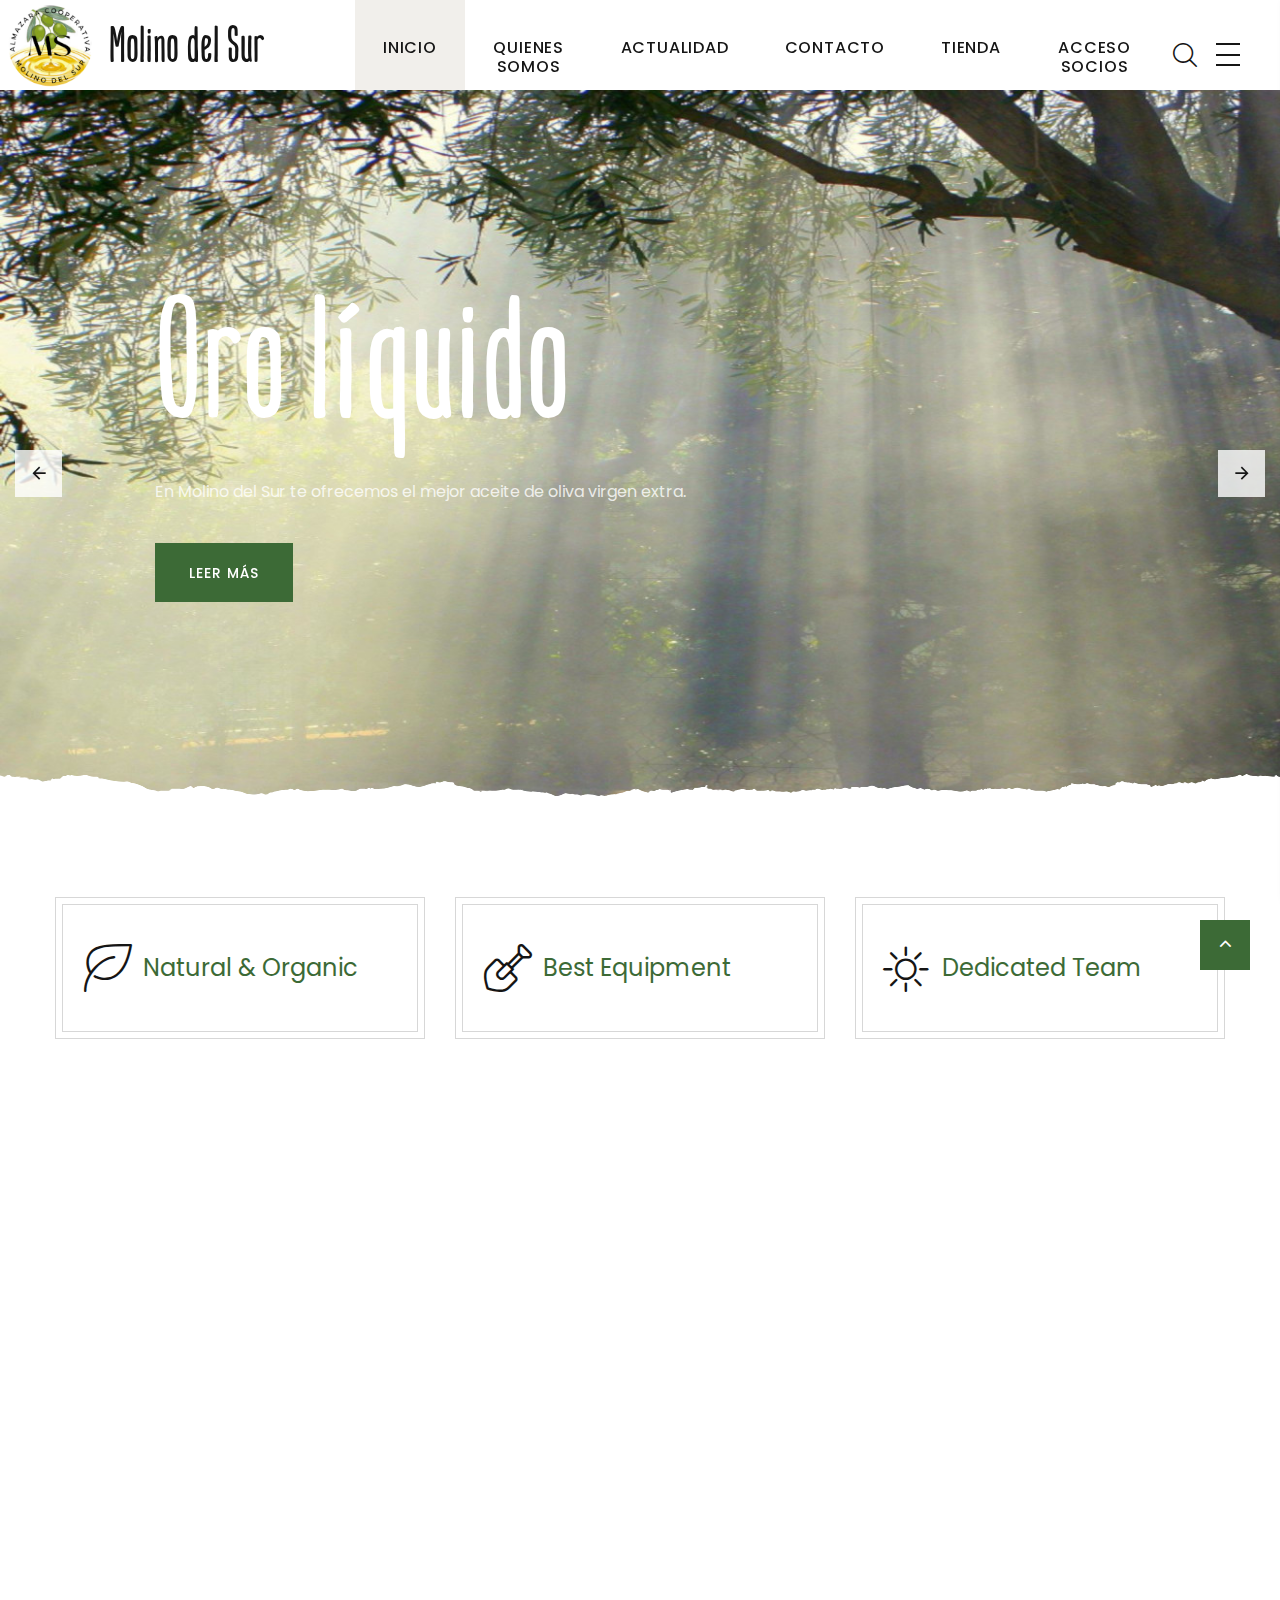
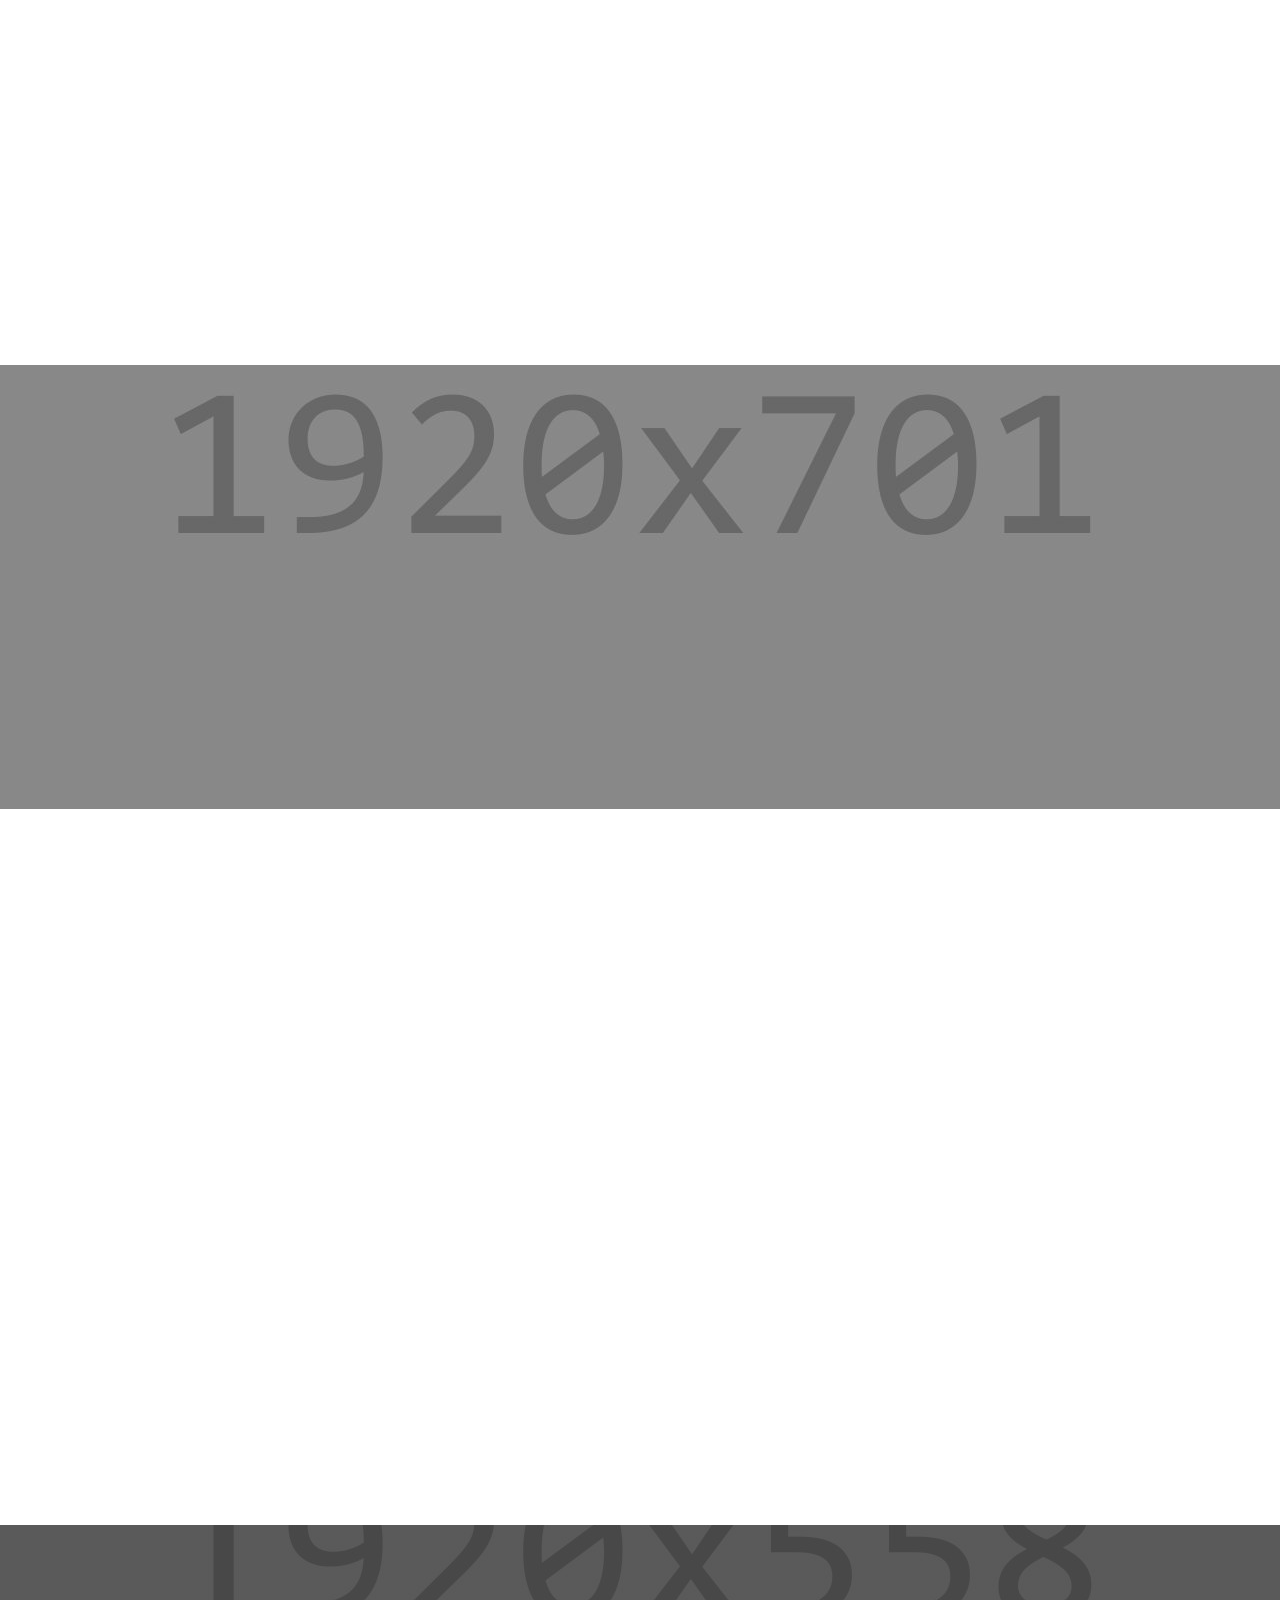
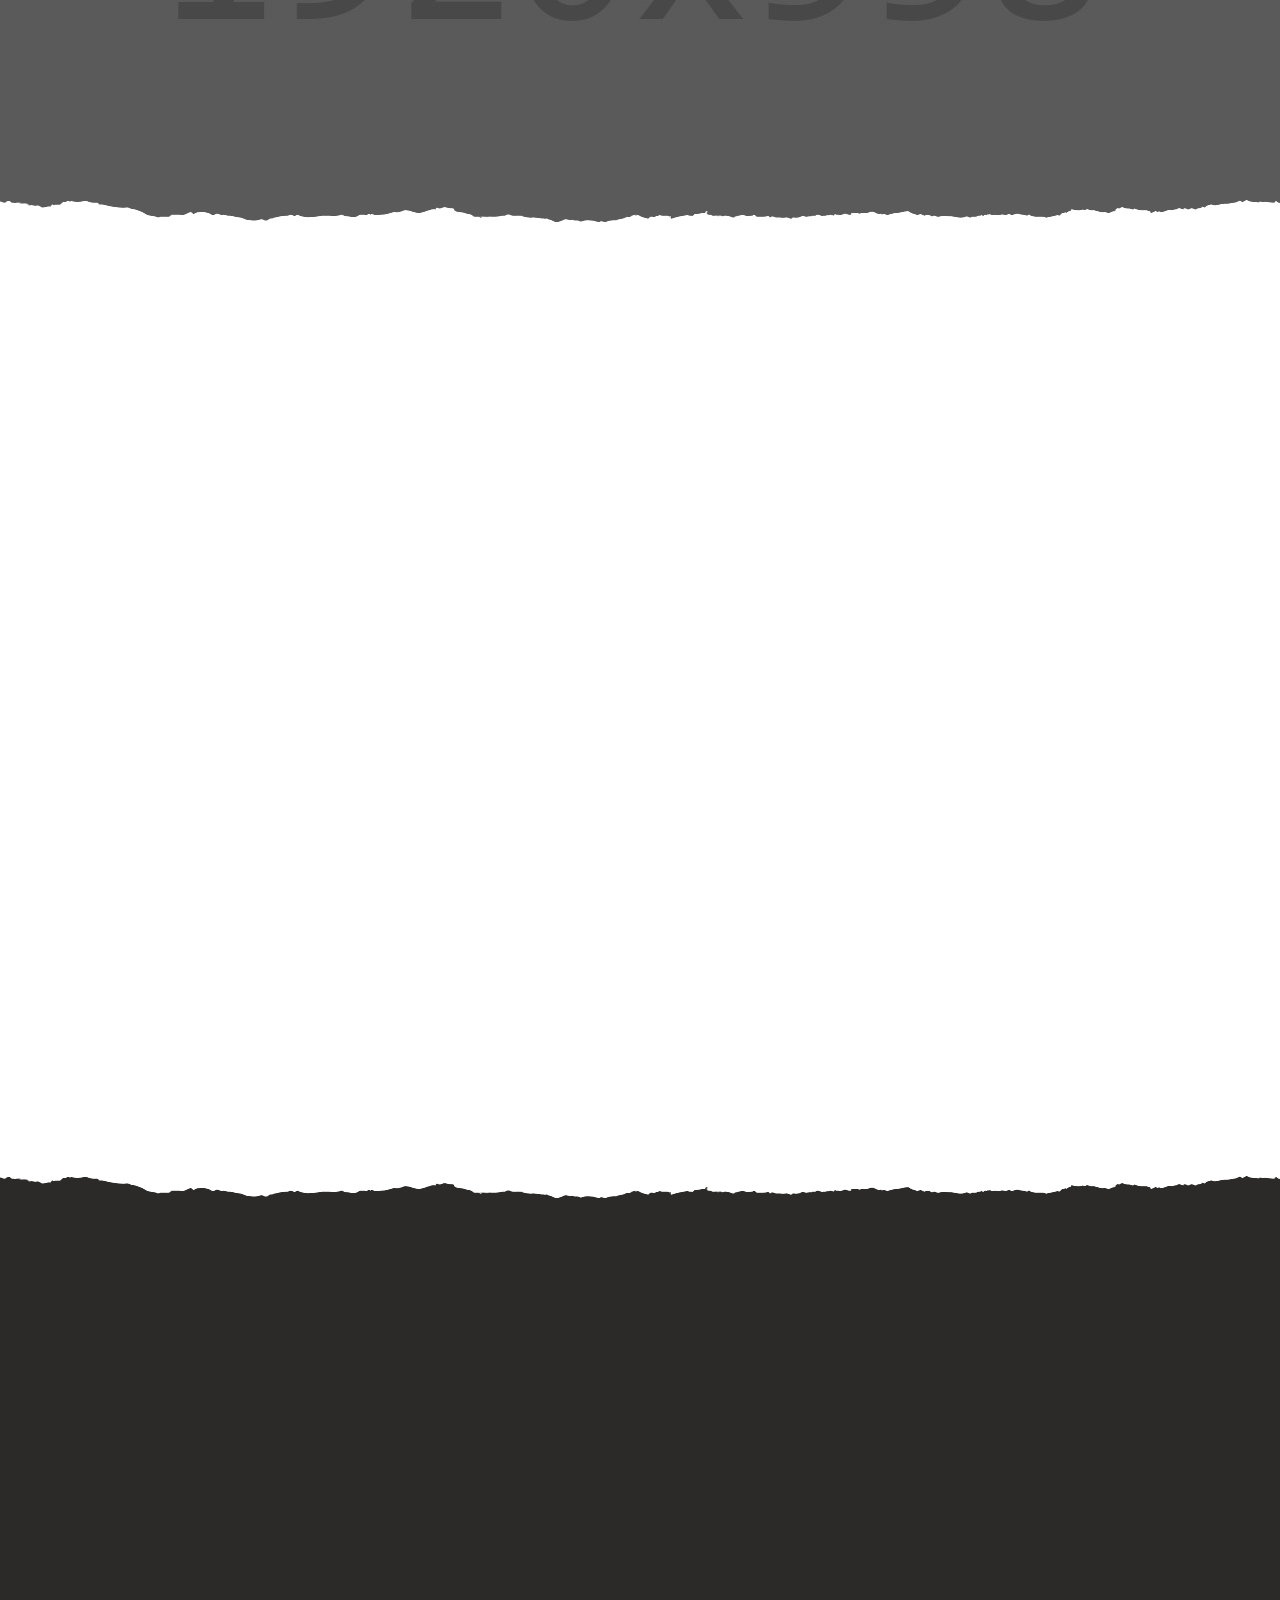
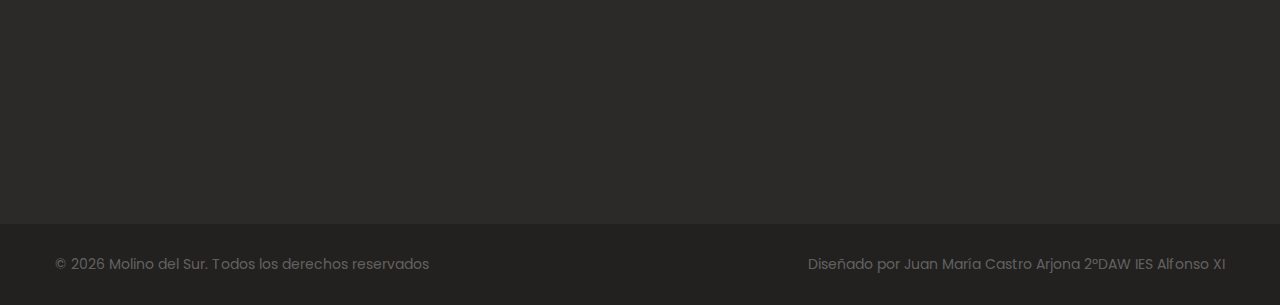
==== commit e92b616d: "Creando la página del administrador" ====
--- a/vista/index.html
+++ b/vista/index.html
@@ -7,19 +7,12 @@
     <meta http-equiv="X-UA-Compatible" content="IE=edge">
     <meta charset="utf-8">
     <link rel="icon" href="../images/favicon32.png" type="image/x-icon">
-    <!-- Stylesheets-->
+    <!-- Estilos-->
     <link rel="stylesheet" type="text/css" href="//fonts.googleapis.com/css?family=Poppins:300,400,500">
+    <link rel="stylesheet" href="https://fonts.googleapis.com/css2?family=Nunito:wght@400;600;700&display=swap">
     <link rel="stylesheet" href="../css/bootstrap.css">
     <link rel="stylesheet" href="../css/fonts.css">
     <link rel="stylesheet" href="../css/style.css">
-    <!--[if lt IE 10]
-    <div style="background: #212121; padding: 10px 0; box-shadow: 3px 3px 5px 0 rgba(0,0,0,.3); clear: both; text-align:center; position: relative; z-index:1;">
-      <a href="http://windows.microsoft.com/en-US/internet-explorer/"><img
-              src="../images/ie8-panel/warning_bar_0000_us.jpg" border="0" height="42" width="820"
-              alt="You are using an outdated browser. For a faster, safer browsing experience, upgrade for free today."></a>
-    </div>
-    <script src="../js/html5shiv.min.js"></script>
-    <![endif]-->
   </head>
   <body>
     <div class="preloader">
@@ -29,13 +22,6 @@
       </div>
     </div>
     <div class="page">
-      <!--Elemento cargado con la plantilla, no sirve para nada, se deja por si acaso
-    <a class="section section-banner d-none d-xl-block" href="https://www.templatemonster.com/intense-multipurpose-html-template.html"
-    style="background-image: url(../images/banner/background-04-1920x60.jpg);
-    background-image: -webkit-image-set( url(../images/banner/background-04-1920x60.jpg) 1x,
-    url(../images/banner/background-04-3840x120.jpg) 2x )"><img src="../images/banner/foreground-04-1600x60.png"
-    srcset="../../../images/banner/foreground-04-1600x60../../../imagesx, images/banner/foreground-04-3200x120.png 2x"
-    alt="" width="1600" height="310"></a>-->
       <!-- Page Header-->
       <header class="section page-header">
         <!-- RD Navbar-->
@@ -62,53 +48,6 @@
                 </div>
                 <div class="rd-navbar-main-element">
                   <div class="rd-navbar-nav-wrap">
-                    <!-- RD Navbar Basket-->
-                    <div class="rd-navbar-basket-wrap">
-                      <button class="rd-navbar-basket fl-bigmug-line-shopping198" data-rd-navbar-toggle=".cart-inline"><span>2</span></button>
-                      <div class="cart-inline">
-                        <div class="cart-inline-header">
-                          <h5 class="cart-inline-title">In cart:<span> 2</span> Products</h5>
-                          <h6 class="cart-inline-title">Total price:<span> $800</span></h6>
-                        </div>
-                        <div class="cart-inline-body">
-                          <div class="cart-inline-item">
-                            <div class="unit align-items-center">
-                              <div class="unit-left"><a class="cart-inline-figure" href="#"><img src="../images/product-mini-1-108x100.png" alt="" width="108" height="100"/></a></div>
-                              <div class="unit-body">
-                                <h6 class="cart-inline-name"><a href="#">Blueberries</a></h6>
-                                <div>
-                                  <div class="group-xs group-inline-middle">
-                                    <div class="table-cart-stepper">
-                                      <input class="form-input" type="number" data-zeros="true" value="1" min="1" max="1000">
-                                    </div>
-                                    <h6 class="cart-inline-title">$550</h6>
-                                  </div>
-                                </div>
-                              </div>
-                            </div>
-                          </div>
-                          <div class="cart-inline-item">
-                            <div class="unit align-items-center">
-                              <div class="unit-left"><a class="cart-inline-figure" href="#"><img src="../images/product-mini-2-108x100.png" alt="" width="108" height="100"/></a></div>
-                              <div class="unit-body">
-                                <h6 class="cart-inline-name"><a href="#">Avocados</a></h6>
-                                <div>
-                                  <div class="group-xs group-inline-middle">
-                                    <div class="table-cart-stepper">
-                                      <input class="form-input" type="number" data-zeros="true" value="1" min="1" max="1000">
-                                    </div>
-                                    <h6 class="cart-inline-title">$250</h6>
-                                  </div>
-                                </div>
-                              </div>
-                            </div>
-                          </div>
-                        </div>
-                        <div class="cart-inline-footer">
-                          <div class="group-sm"><a class="button button-md button-default-outline-2 button-wapasha" href="#">Go to cart</a><a class="button button-md button-primary button-pipaluk" href="#">Checkout</a></div>
-                        </div>
-                      </div>
-                    </div><a class="rd-navbar-basket rd-navbar-basket-mobile fl-bigmug-line-shopping198" href="#"><span>2</span></a>
                     <!-- RD Navbar Search-->
                     <div class="rd-navbar-search">
                       <button class="rd-navbar-search-toggle" data-rd-navbar-toggle=".rd-navbar-search"><span></span></button>
@@ -121,15 +60,13 @@
                       </form>
                     </div>
                     <!-- RD Navbar Nav-->
-                    <ul class="rd-navbar-nav">
-                      <li class="rd-nav-item active"><a class="rd-nav-link" href="portada">Inicio</a>
-                      </li>
-                      <li class="rd-nav-item"><a class="rd-nav-link" href="quienesSomos">Quienes somos</a>
-                      </li>
-                      <li class="rd-nav-item"><a class="rd-nav-link" href="actualidad">Actualidad</a>
-                      </li>
-                      <li class="rd-nav-item"><a class="rd-nav-link" href="contacto">Contacto</a>
-                      </li>
+                    <ul class="rd-navbar-nav" id="enlacesNav">
+                      <li class="rd-nav-item active"><a class="rd-nav-link" href="portada">Inicio</a></li>
+                      <li class="rd-nav-item"><a class="rd-nav-link" href="quienesSomos">Quienes somos</a></li>
+                      <li class="rd-nav-item"><a class="rd-nav-link" href="actualidad">Actualidad</a></li>
+                      <li class="rd-nav-item"><a class="rd-nav-link" href="contacto">Contacto</a></li>
+                      <li class="rd-nav-item"><a class="rd-nav-link" href="tienda">Tienda</a></li>
+                      <li class="rd-nav-item"><a class="rd-nav-link" href="accesoSocios">Acceso socios</a></li>
                     </ul>
                   </div>
                   <div class="rd-navbar-project-hamburger" data-multitoggle=".rd-navbar-main" data-multitoggle-blur=".rd-navbar-wrap" data-multitoggle-isolate>
@@ -141,45 +78,38 @@
                 </div>
                 <div class="rd-navbar-project rd-navbar-modern-project">
                   <div class="rd-navbar-project-modern-header">
-                    <h4 class="rd-navbar-project-modern-title">Get in Touch</h4>
+                    <h4 class="rd-navbar-project-modern-title">Contactar</h4>
                     <div class="rd-navbar-project-hamburger" data-multitoggle=".rd-navbar-main" data-multitoggle-blur=".rd-navbar-wrap" data-multitoggle-isolate>
                       <div class="project-close"><span></span><span></span></div>
                     </div>
                   </div>
                   <div class="rd-navbar-project-content rd-navbar-modern-project-content">
                     <div>
-                      <p>We are always ready to provide you with fresh organic products for your home or office. Contact us to find out how we can help you.</p>
-                      <div class="heading-6 subtitle">Our Contacts</div>
+                      <p>Siempre estamos listos para ofrecerle nuestro mejor aceite para su hogar o empresa. Contáctenos para saber cómo podemos ayudarlo .</p>
+                      <div class="heading-6 subtitle">Nuestros contactos</div>
                       <div class="row row-10 gutters-10">
-                        <div class="col-12"><img src="../images/home-sidebar-394x255.jpg" alt="" width="394" height="255"/>
+                        <div class="col-12"><img src="../images/sideBar-1-expasionTransporte394x255.jpg" alt="" width="394" height="255"/>
                         </div>
                       </div>
                       <ul class="rd-navbar-modern-contacts">
                         <li>
                           <div class="unit unit-spacing-sm">
                             <div class="unit-left"><span class="icon fa fa-phone"></span></div>
-                            <div class="unit-body"><a class="link-phone" href="tel:#">+1 323-913-4688</a></div>
+                            <div class="unit-body"><a class="link-phone" href="tel:#">680487543</a></div>
                           </div>
                         </li>
                         <li>
                           <div class="unit unit-spacing-sm">
                             <div class="unit-left"><span class="icon fa fa-location-arrow"></span></div>
-                            <div class="unit-body"><a class="link-location" href="#">4730 Crystal Springs Dr, Los Angeles, CA 90027</a></div>
+                            <div class="unit-body"><a class="link-location" href="https://goo.gl/maps/3zVLsyz1FSQDaX1z6" target="_blank">Mures, Alcalá la Real, Jaén, Cp:23686</a></div>
                           </div>
                         </li>
                         <li>
                           <div class="unit unit-spacing-sm">
                             <div class="unit-left"><span class="icon fa fa-envelope"></span></div>
-                            <div class="unit-body"><a class="link-email" href="mailto:#">mail@demolink.org</a></div>
+                            <div class="unit-body"><a class="link-email" href="mailto:#">pruebas2cfgs@gmail.com</a></div>
                           </div>
                         </li>
-                      </ul>
-                      <ul class="list-inline rd-navbar-modern-list-social">
-                        <li><a class="icon fa fa-facebook" href="#"></a></li>
-                        <li><a class="icon fa fa-twitter" href="#"></a></li>
-                        <li><a class="icon fa fa-google-plus" href="#"></a></li>
-                        <li><a class="icon fa fa-instagram" href="#"></a></li>
-                        <li><a class="icon fa fa-pinterest" href="#"></a></li>
                       </ul>
                     </div>
                   </div>
@@ -192,45 +122,45 @@
       <!-- Swiper-->
       <section class="section swiper-container swiper-slider swiper-slider-modern" data-loop="true" data-autoplay="5000" data-simulate-touch="true" data-nav="true" data-slide-effect="fade">
         <div class="swiper-wrapper text-left">
-          <div class="swiper-slide context-dark" data-slide-bg="../images/slider-1-1920x729.jpg">
+          <div class="swiper-slide context-dark" data-slide-bg="../images/slider-1-olivoInicio.jpg">
             <div class="swiper-slide-caption">
               <div class="container">
                 <div class="row justify-content-center justify-content-xxl-start">
                   <div class="col-md-10 col-xxl-6">
                     <div class="slider-modern-box">
-                      <h1 class="slider-modern-title"><span data-caption-animate="slideInDown" data-caption-delay="0">Organic Food</span></h1>
-                      <p data-caption-animate="fadeInRight" data-caption-delay="400">Herber provides local citizens and guests of our town with quality organic fruits, vegetables, and other products.</p>
-                      <div class="oh button-wrap"><a class="button button-primary button-ujarak" href="about-us.html" data-caption-animate="slideInLeft" data-caption-delay="400">Read more</a></div>
-                    </div>
-                  </div>
-                </div>
-              </div>
-            </div>
-          </div>
-          <div class="swiper-slide context-dark" data-slide-bg="../images/slider-2-1920x729.jpg">
+                      <h1 class="slider-modern-title"><span data-caption-animate="slideInDown" data-caption-delay="0">Oro líquido</span></h1>
+                      <p data-caption-animate="fadeInRight" data-caption-delay="400">En Molino del Sur te ofrecemos el mejor aceite de oliva virgen extra.</p>
+                      <div class="oh button-wrap"><a class="button button-primary button-ujarak" href="quienesSomos" data-caption-animate="slideInLeft" data-caption-delay="400">Leer más</a></div>
+                    </div>
+                  </div>
+                </div>
+              </div>
+            </div>
+          </div>
+          <div class="swiper-slide context-dark" data-slide-bg="../images/slider-2-parejaOlivosInicio.jpg">
             <div class="swiper-slide-caption">
               <div class="container">
                 <div class="row justify-content-center justify-content-xxl-start">
                   <div class="col-md-10 col-xxl-6">
                     <div class="slider-modern-box">
-                      <h1 class="slider-modern-title"><span data-caption-animate="slideInLeft" data-caption-delay="0">Quality Control</span></h1>
-                      <p data-caption-animate="fadeInRight" data-caption-delay="400">We control the process of farming at Herber to deliver the best organic products to our customers throughout the state.</p>
-                      <div class="oh button-wrap"><a class="button button-primary button-ujarak" href="about-us.html" data-caption-animate="slideInLeft" data-caption-delay="400">Read more</a></div>
-                    </div>
-                  </div>
-                </div>
-              </div>
-            </div>
-          </div>
-          <div class="swiper-slide" data-slide-bg="../images/slider-3-1920x729.jpg">
+                      <h1 class="slider-modern-title"><span data-caption-animate="slideInLeft" data-caption-delay="0">Del campo a tu mesa</span></h1>
+                      <p data-caption-animate="fadeInRight" data-caption-delay="400" class="textoSlider">El mejor aceite de oliva virgen del olivo a tu mesa</p>
+                      <div class="oh button-wrap"><a class="button button-primary button-ujarak" href="quienesSomos" data-caption-animate="slideInLeft" data-caption-delay="400">Leer más</a></div>
+                    </div>
+                  </div>
+                </div>
+              </div>
+            </div>
+          </div>
+          <div class="swiper-slide context-dark" data-slide-bg="../images/slider-3-ramitaAceitunas.jpg">
             <div class="swiper-slide-caption">
               <div class="container">
                 <div class="row justify-content-center justify-content-xxl-start">
                   <div class="col-md-10 col-xxl-6">
                     <div class="slider-modern-box">
-                      <h1 class="slider-modern-title"><span data-caption-animate="slideInDown" data-caption-delay="0">Eco-Friendly</span></h1>
-                      <p data-caption-animate="fadeInRight" data-caption-delay="400">As the leading organic farm, we maintain an eco-friendly policy of growing and selling healthy food without any additives.</p>
-                      <div class="oh button-wrap"><a class="button button-primary button-ujarak" href="about-us.html" data-caption-animate="slideInUp" data-caption-delay="400">Read more</a></div>
+                      <h1 class="slider-modern-title"><span data-caption-animate="slideInDown" data-caption-delay="0">Control de calidad</span></h1>
+                      <p data-caption-animate="fadeInRight" data-caption-delay="400">Controlamos el proceso de cultivo en Molino del Sur para entregar el mejor producto a nuestros consumidores</p>
+                      <div class="oh button-wrap"><a class="button button-primary button-ujarak" href="quienesSomos" data-caption-animate="slideInUp" data-caption-delay="400">Leer más</a></div>
                     </div>
                   </div>
                 </div>
@@ -564,15 +494,7 @@
           </div>
         </div>
       </section>
-      <!--Elemento cargado con la plantilla, no sirve para nada, se deja por si acaso
-      <a class="section section-banner" href="https://www.templatemonster.com/intense-multipurpose-html-template.html"
-      style="background-image: url(../images/banner/background-03-1920x310.jpg);
-      background-image: -webkit-image-set( url(../images/banner/background-03-1920x310.jpg) 1x,
-      url(../images/banner/background-03-3840x620.jpg) 2x )"><img src="../images/banner/foreground-03-1600x310.png"
-      srcset="../../../images/banner/foreground-03-1600x310../../../imagesx, images/banner/foreground-03-3200x620.png 2x"
-      alt="" width="1600" height="310"></a>
-      -->
-      <!-- Page Footer-->
+      <!-- Footer de la página-->
       <footer class="section footer-variant-2 footer-modern context-dark section-top-image section-top-image-dark">
         <div class="footer-variant-2-content">
           <div class="container">
@@ -580,27 +502,32 @@
               <div class="col-sm-6 col-lg-4 col-xl-3">
                 <div class="oh-desktop">
                   <div class="wow slideInRight" data-wow-delay="0s">
-                    <div class="footer-brand"><a href="index.html"><img src="../images/logo-inverse-196x42.png" alt="" width="196" height="42"/></a></div>
-                    <p>Herber is an organic farm located in California. We offer healthy foods and products to our clients.</p>
+                    <!-- Nombre y logo de la empresa del footer -->
+                    <div class="rd-navbar-brand">
+                      <a class="brand" href="portada">
+                        <img id="logoEmpresaFooter" src="../images/LogoFinal-200px.png" alt="Logo Molino del sur"/>
+                        <span id="nombreEmpresaFooter" class="h3">Molino del Sur</span>
+                      </a>
+                    </div>                    <p>Molino del Sur es una pequeña almazara cooperativa de aceite. Ofrecemos uno de los mejores aceites de oliva virgen extra de la provincia</p>
                     <ul class="footer-contacts d-inline-block d-md-block">
                       <li>
                         <div class="unit unit-spacing-xs">
                           <div class="unit-left"><span class="icon fa fa-phone"></span></div>
-                          <div class="unit-body"><a class="link-phone" href="tel:#">+1 323-913-4688</a></div>
+                          <div class="unit-body"><a class="link-phone" href="tel:#">680497543</a></div>
                         </div>
                       </li>
                       <li>
                         <div class="unit unit-spacing-xs">
                           <div class="unit-left"><span class="icon fa fa-clock-o"></span></div>
                           <div class="unit-body">
-                            <p>Mon-Sat: 07:00AM - 05:00PM</p>
+                            <p>Lunes a Viernes:<br>08:30-13:30 - 16:00-19:00</p>
                           </div>
                         </div>
                       </li>
                       <li>
                         <div class="unit unit-spacing-xs">
                           <div class="unit-left"><span class="icon fa fa-location-arrow"></span></div>
-                          <div class="unit-body"><a class="link-location" href="#">4730 Crystal Springs Dr, Los Angeles, CA 90027</a></div>
+                          <div class="unit-body"><a class="link-location" href="https://goo.gl/maps/3zVLsyz1FSQDaX1z6" target="_blank">Mures, Alcalá la Real<br>Jaén<br>Cp: 23686</a></div>
                         </div>
                       </li>
                     </ul>
@@ -610,67 +537,56 @@
               <div class="col-sm-6 col-lg-4 col-xl-4">
                 <div class="oh-desktop">
                   <div class="inset-top-18 wow slideInDown" data-wow-delay="0s">
-                    <h5>Newsletter</h5>
-                    <p>Join our email newsletter for news and tips.</p>
+                    <h5>Boletín informativo</h5>
+                    <p>Únase a nuestro boletín electrónico para recibir noticias y consejos.</p>
                     <form class="rd-form rd-mailform" data-form-output="form-output-global" data-form-type="subscribe" method="post" action="../bat/rd-mailform.php">
                       <div class="form-wrap">
                         <input class="form-input" id="subscribe-form-5-email" type="email" name="email" data-constraints="@Email @Required">
-                        <label class="form-label" for="subscribe-form-5-email">Enter Your E-mail</label>
-                      </div>
-                      <button class="button button-block button-white" type="submit">Subscribe</button>
+                        <label class="form-label" for="subscribe-form-5-email">Introduce tu email</label>
+                      </div>
+                      <button class="button button-block button-white" type="submit">Suscríbete</button>
                     </form>
-                    <div class="group-lg group-middle">
-                      <p class="text-white">Follow Us</p>
-                      <div>
-                        <ul class="list-inline list-inline-sm footer-social-list-2">
-                          <li><a class="icon fa fa-facebook" href="#"></a></li>
-                          <li><a class="icon fa fa-twitter" href="#"></a></li>
-                          <li><a class="icon fa fa-google-plus" href="#"></a></li>
-                          <li><a class="icon fa fa-instagram" href="#"></a></li>
-                        </ul>
-                      </div>
-                    </div>
                   </div>
                 </div>
               </div>
               <div class="col-lg-3 col-xl-3">
                 <div class="oh-desktop">
                   <div class="inset-top-18 wow slideInLeft" data-wow-delay="0s">
-                    <h5>Gallery</h5>
+                    <h5>Galería</h5>
                     <div class="row row-10 gutters-10" data-lightgallery="group">
                       <div class="col-6 col-sm-3 col-lg-6">
-                        <!-- Thumbnail Classic-->
+                        <!-- Fotos miniatura footer -->
                         <article class="thumbnail thumbnail-mary">
-                          <div class="thumbnail-mary-figure"><img src="../images/gallery-image-1-129x120.jpg" alt="" width="129" height="120"/>
-                          </div>
-                          <div class="thumbnail-mary-caption"><a class="icon fl-bigmug-line-zoom60" href="../images/gallery-original-7-800x1200.jpg" data-lightgallery="item"><img src="../images/gallery-image-1-129x120.jpg" alt="" width="129" height="120"/></a>
+                          <div class="thumbnail-mary-figure"><img src="../images/footer-2-aceiteRomero129x120.jpg" alt="" width="129" height="120"/>
+                          </div>
+                          <div class="thumbnail-mary-caption"><a class="icon fl-bigmug-line-zoom60" href="../images/footer-2-aceiteRomero800x1200.jpg" data-lightgallery="item"><img src="../images/footer-2-aceiteRomero129x120.jpg" alt="" width="129" height="120"/></a>
                           </div>
                         </article>
                       </div>
                       <div class="col-6 col-sm-3 col-lg-6">
-                        <!-- Thumbnail Classic-->
+                        <!-- Fotos miniatura footer -->
                         <article class="thumbnail thumbnail-mary">
-                          <div class="thumbnail-mary-figure"><img src="../images/gallery-image-2-129x120.jpg" alt="" width="129" height="120"/>
-                          </div>
-                          <div class="thumbnail-mary-caption"><a class="icon fl-bigmug-line-zoom60" href="../images/gallery-original-8-1200x800.jpg" data-lightgallery="item"><img src="../images/gallery-image-2-129x120.jpg" alt="" width="129" height="120"/></a>
+                          <div class="thumbnail-mary-figure"><img src="../images/footer-1-ramitaGota129.jpg" alt="" width="129" height="120"/>
+                          </div>
+                          <div class="thumbnail-mary-caption"><a class="icon fl-bigmug-line-zoom60" href="../images/footer-1-ramitaGota1200x800.jpg" data-lightgallery="item"><img src="../images/footer-1-ramitaGota129.jpg" alt="" width="129" height="120"/></a>
                           </div>
                         </article>
                       </div>
                       <div class="col-6 col-sm-3 col-lg-6">
-                        <!-- Thumbnail Classic-->
+                        <!-- Fotos miniatura footer -->
                         <article class="thumbnail thumbnail-mary">
-                          <div class="thumbnail-mary-figure"><img src="../images/gallery-image-3-129x120.jpg" alt="" width="129" height="120"/>
-                          </div>
-                          <div class="thumbnail-mary-caption"><a class="icon fl-bigmug-line-zoom60" href="../images/gallery-original-9-800x1200.jpg" data-lightgallery="item"><img src="../images/gallery-image-3-129x120.jpg" alt="" width="129" height="120"/></a>
+                          <div class="thumbnail-mary-figure"><img src="../images/footer-3-aceitePanAjo129x120.jpg" alt="" width="129" height="120"/>
+                          </div>
+                          <div class="thumbnail-mary-caption"><a class="icon fl-bigmug-line-zoom60" href="../images/footer-3-aceitePanAjo800x1200.jpg" data-lightgallery="item"><img src="../images/footer-3-aceitePanAjo129x120.jpg" alt="" width="129" height="120"/></a>
                           </div>
                         </article>
                       </div>
                       <div class="col-6 col-sm-3 col-lg-6">
-                        <!-- Thumbnail Classic-->
+                        <!-- Fotos miniatura footer -->
                         <article class="thumbnail thumbnail-mary">
-                          <div class="thumbnail-mary-figure"><img src="../images/gallery-image-4-129x120.jpg" alt="" width="129" height="120"/>
-                          </div>
-                          <div class="thumbnail-mary-caption"><a class="icon fl-bigmug-line-zoom60" href="../images/gallery-original-10-1200x800.jpg" data-lightgallery="item"><img src="../images/gallery-image-4-129x120.jpg" alt="" width="129" height="120"/></a>
+                          <div class="thumbnail-mary-figure"><img src="../images/footer-4-cuenquito129.jpg" alt="" width="129" height="120"/>
+                          </div>
+                          <div class="thumbnail-mary-caption"><a class="icon fl-bigmug-line-zoom60" href="../images/footer-4-cuenquito1200x800.jpg" data-lightgallery="item"><img src="../images/footer-4-cuenquito129.jpg" alt="" width="129" height="120"/></a>
                           </div>
                         </article>
                       </div>
@@ -683,22 +599,21 @@
         </div>
         <div class="footer-variant-2-bottom-panel">
           <div class="container">
-            <!-- Rights-->
+            <!-- Derechos -->
             <div class="group-sm group-sm-justify">
-              <p class="rights"><span>&copy;&nbsp;</span><span class="copyright-year"></span> <span>Herber</span>. All rights reserved
+              <p class="rights"><span>&copy;&nbsp;</span><span class="copyright-year"></span> <span>Molino del Sur</span>. Todos los derechos reservados
               </p>
-              <p class="rights">Design&nbsp;by&nbsp;<a href="https://www.templatemonster.com/">Templatemonster</a></p>
+              <p class="rights">Diseñado por Juan María Castro Arjona 2ºDAW IES Alfonso XI</p>
             </div>
           </div>
         </div>
       </footer>
     </div>
-    <!-- Global Mailform Output-->
+    <!-- Salida de formulario de correo global -->
     <div class="snackbars" id="form-output-global"></div>
     <!-- Javascript-->
     <script src="../js/core.min.js"></script>
     <script src="../js/script.js"></script>
     <script src="../js/principal.js"></script>
-    <!-- coded by Ragnar-->
   </body>
 </html>--- a/css/style.css
+++ b/css/style.css
@@ -5092,7 +5092,7 @@
 }  .row-0 {-	margin-bottom: 0px;+	margin-bottom: 0; }  .row-0:empty {@@ -5100,7 +5100,7 @@
 }  .row-0 > * {-	margin-bottom: 0px;+	margin-bottom: 0; }  .row-4 {@@ -8437,10 +8437,11 @@
 * RD Navbar Modern * ===================================================== */+/*Aquí he modificado el nav. He aumentado la altura y el margen superior.JUANMA*/ .rd-navbar-modern.rd-navbar-static .rd-navbar-main-outer { 	position: relative;-	height: 120px;-	margin-top: -30px;+	height: 130px;+	margin-top: -40px; }  .rd-navbar-modern.rd-navbar-static .rd-navbar-main {@@ -8463,6 +8464,7 @@
 	align-items: center; 	margin-right: 16px; 	transition: all .3s ease;+ }  .rd-navbar-modern.rd-navbar-static .rd-navbar-nav {@@ -8483,8 +8485,10 @@
 }  .rd-navbar-modern.rd-navbar-static .rd-navbar-main-element {+	/*Retoque de las pestañas del menú del nav. Juanma nav*/ 	display: flex; 	align-items: center;+	margin-top: 40px; }  .rd-navbar-modern.rd-navbar-static .rd-navbar-main-element .rd-navbar-project-hamburger.active {@@ -12269,7 +12273,100 @@
  /************************************ ESTILOS NUEVOS AÑADIDOS POR JUANMA *********************************************/ -#logoEmpresaIndex{}+@media (min-width: 1200px) {+	#logoEmpresaIndex{margin-top: -4px;}+}++@media (max-width: 1200px) {+	#logoEmpresaIndex{margin-top: 10px;}+	#nombreEmpresaInicio{font-size: 40px;}+}+@media screen and (min-width: 1200px){++	/*Margen izquierdo del contenedor del logo y el nombre de la empresa*/+	.rd-navbar-panel{margin-left: -100px}++} #nombreEmpresaInicio{position: relative; 	top: 10px; 	left: -20px;}++.rd-navbar-brand{margin-left: -80px;+	height: 120px;+	width: 450px}++.fa.fa-user-o.fa-2x.ml-2.mr-2:hover{cursor: pointer}++/*********************** NOMBRE Y LOGO DE LA EMPRESA DEL FOOTER **************************************/++#logoEmpresaFooter{width: 150px;+	margin-left: 50px;+	margin-top: -10px}+#nombreEmpresaFooter{color: white;+	font-size: 40px;+	margin-left: -20px}++/*************** CARRUSEL DE SOCIOS Y LOGIN DE USUARIO  ***********************/++/****** Carrusel ******/+#carouselExampleIndicators{width: 640px;+	height: 400px;+	margin-top: 100px;+	margin-left: 100px;;+	}+.carousel-inner img{width: 640px;+	height: 400px;+	border-radius: 10px;+	border: 5px solid forestgreen;+	padding: 10px;+	}++#carouselExampleIndicators h5{color: yellow;+	font-weight: bold}++@media screen and (max-width: 915px) and (orientation: portrait){+	#carouselExampleIndicators{display: none;+	}++	#loginSocios{position: absolute;+		top: 500px;+		max-width: 100%;+		max-height: 60%;}++}++@media screen and (max-width: 950px) and (orientation: landscape) {+	#loginSocios{position: absolute;+		top: 500px;+		width: 600px;+		height: 350px;+		min-width: 100%;+		max-height: 100vh;+		margin: auto;+		overflow: scroll;+		}++	#carouselExampleIndicators{+		display: none;+	}+}++/******* Login ******/++#loginSocios{margin-top: -450px;+	margin-right: 100px;;+	width: 500px+}++/*Logo y nombre de la página de acceso a socio con su media query para adaptarlo*/+#logoAccesoSocios{margin: 80px auto auto 80px;}++@media screen and (max-width: 1000px) {++	#logoAccesoSocios{margin-top: -38px;+	margin-left: -5px;}+	+}+++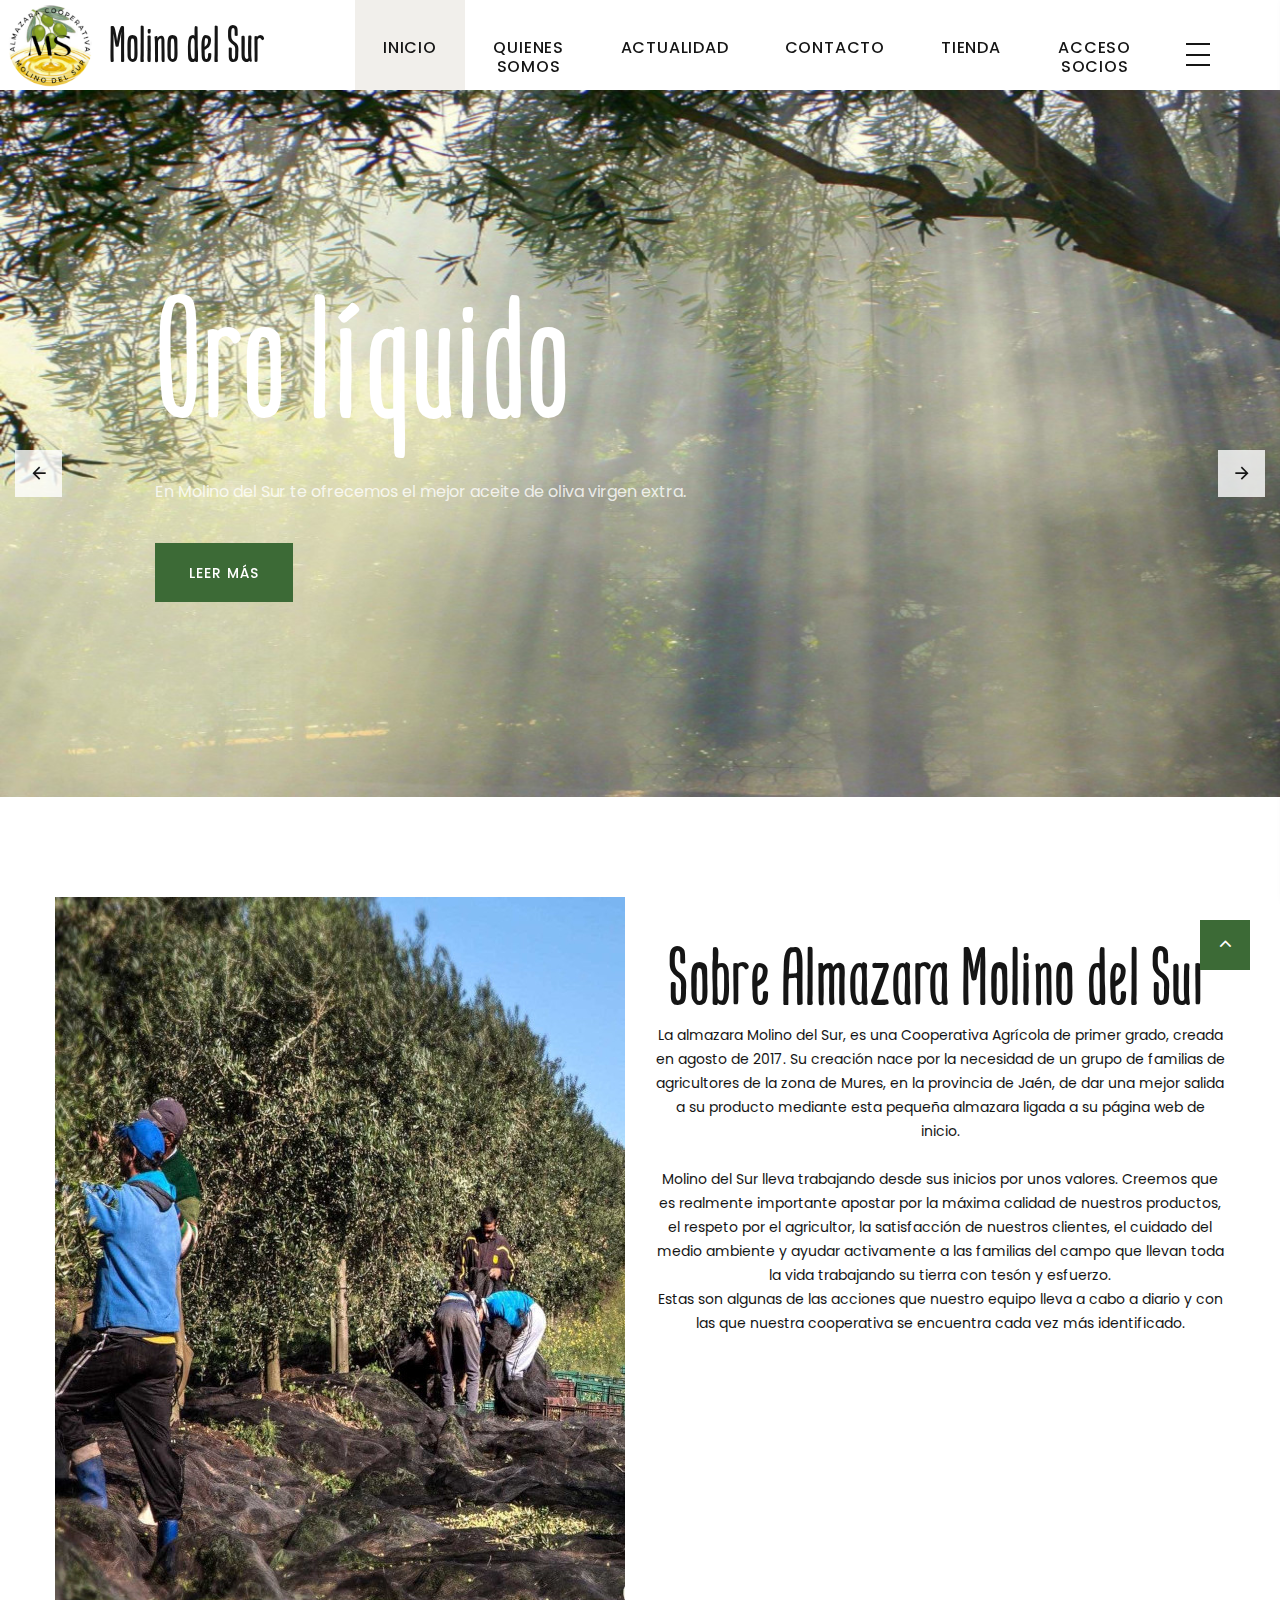
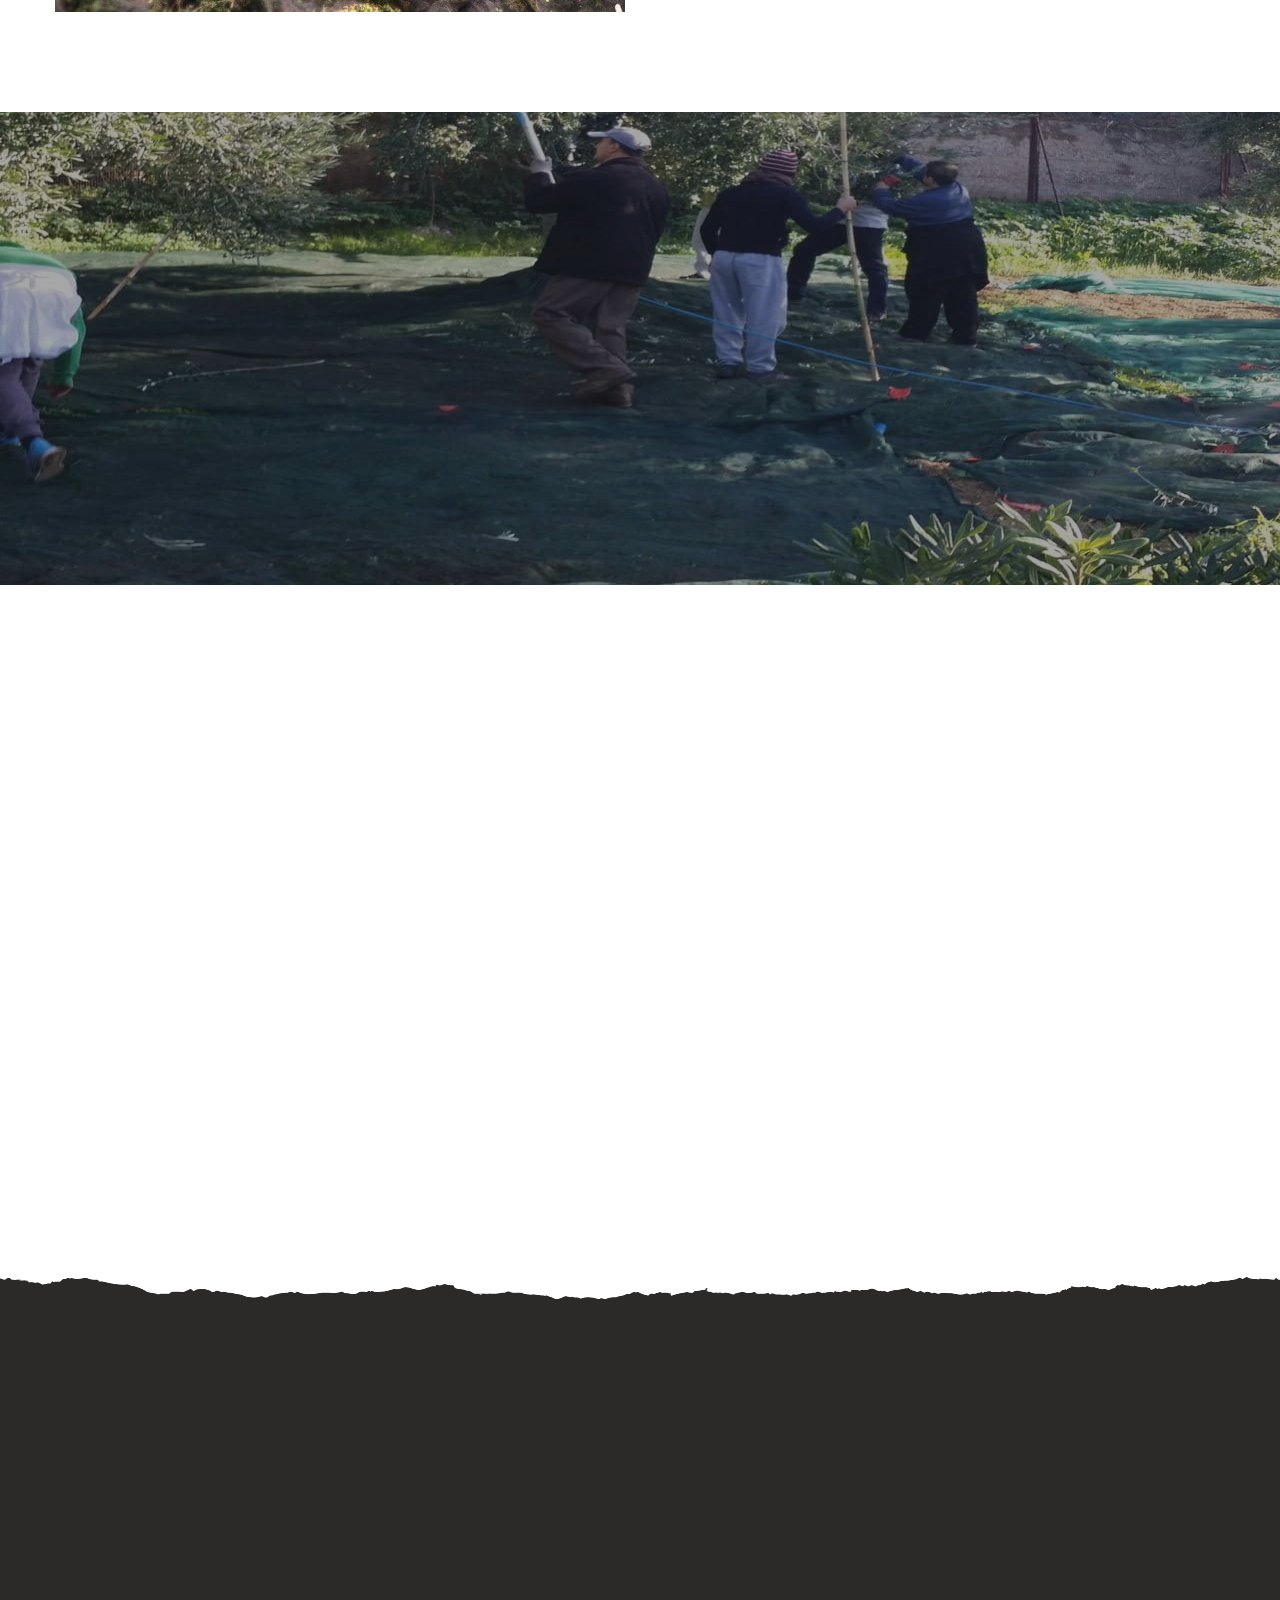
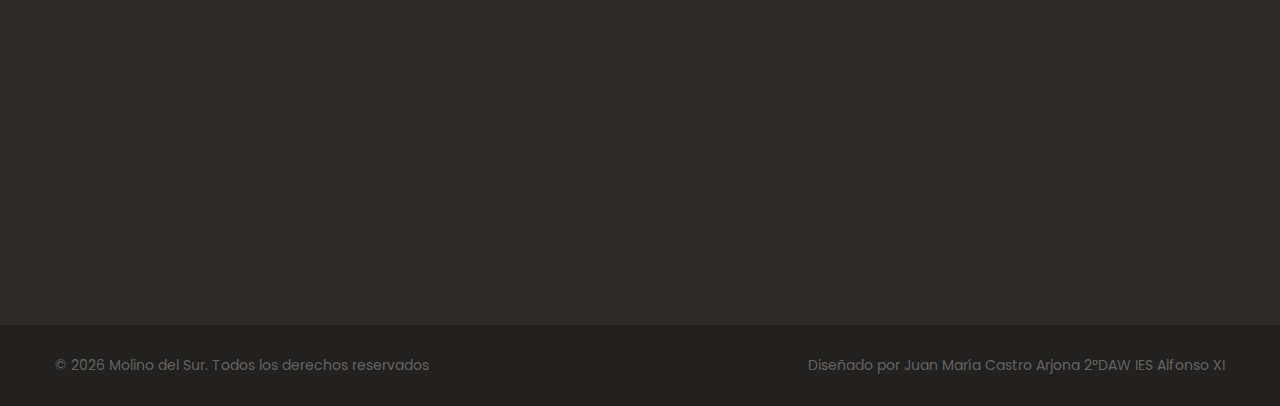
==== commit 69860f59: "Modificado todo el aspecto principal de la página cara al público menos la tienda. He quitado el sea" ====
--- a/vista/index.html
+++ b/vista/index.html
@@ -48,8 +48,8 @@
                 </div>
                 <div class="rd-navbar-main-element">
                   <div class="rd-navbar-nav-wrap">
-                    <!-- RD Navbar Search-->
-                    <div class="rd-navbar-search">
+                    <!-- RD Navbar Search Apartado de búsqueda. Lo suprimo de las páginas. Dejo este por si acaso -->
+                    <!--<div class="rd-navbar-search">
                       <button class="rd-navbar-search-toggle" data-rd-navbar-toggle=".rd-navbar-search"><span></span></button>
                       <form class="rd-search" action="#">
                         <div class="form-wrap">
@@ -58,7 +58,7 @@
                           <button class="rd-search-form-submit fl-bigmug-line-search74" type="submit"></button>
                         </div>
                       </form>
-                    </div>
+                    </div>-->
                     <!-- RD Navbar Nav-->
                     <ul class="rd-navbar-nav" id="enlacesNav">
                       <li class="rd-nav-item active"><a class="rd-nav-link" href="portada">Inicio</a></li>
@@ -175,148 +175,28 @@
         <div class="swiper-pagination swiper-pagination-style-2"></div>
       </section>
 
-      <!-- Icons Ruby-->
-      <section class="section section-md bg-default section-top-image">
-        <div class="container">
-          <div class="row row-30 justify-content-center">
-            <div class="col-sm-6 col-lg-4 wow fadeInRight" data-wow-delay="0s">
-              <article class="box-icon-ruby">
-                <div class="unit box-icon-ruby-body flex-column flex-md-row text-md-left flex-lg-column align-items-center text-lg-center flex-xl-row text-xl-left">
-                  <div class="unit-left">
-                    <div class="box-icon-ruby-icon linearicons-leaf"></div>
-                  </div>
-                  <div class="unit-body">
-                    <h4 class="box-icon-ruby-title"><a href="#">Natural &amp; Organic</a></h4>
-                  </div>
-                </div>
-              </article>
-            </div>
-            <div class="col-sm-6 col-lg-4 wow fadeInRight" data-wow-delay=".1s">
-              <article class="box-icon-ruby">
-                <div class="unit box-icon-ruby-body flex-column flex-md-row text-md-left flex-lg-column align-items-center text-lg-center flex-xl-row text-xl-left">
-                  <div class="unit-left">
-                    <div class="box-icon-ruby-icon linearicons-shovel"></div>
-                  </div>
-                  <div class="unit-body">
-                    <h4 class="box-icon-ruby-title"><a href="#">Best Equipment</a></h4>
-                  </div>
-                </div>
-              </article>
-            </div>
-            <div class="col-sm-6 col-lg-4 wow fadeInRight" data-wow-delay=".2s">
-              <article class="box-icon-ruby">
-                <div class="unit box-icon-ruby-body flex-column flex-md-row text-md-left flex-lg-column align-items-center text-lg-center flex-xl-row text-xl-left">
-                  <div class="unit-left">
-                    <div class="box-icon-ruby-icon linearicons-sun"></div>
-                  </div>
-                  <div class="unit-body">
-                    <h4 class="box-icon-ruby-title"><a href="#">Dedicated Team</a></h4>
-                  </div>
-                </div>
-              </article>
-            </div>
-          </div>
-        </div>
-      </section>
-
-      <!-- Trending products-->
+      <!-- Presentación de la almazara -->
       <section class="section section-md bg-default">
         <div class="container">
           <div class="row row-40 justify-content-center">
             <div class="col-sm-8 col-md-7 col-lg-6 wow fadeInLeft" data-wow-delay="0s">
-              <div class="product-banner"><img src="../images/home-banner-1-570x715.jpg" alt="" width="570" height="715"/>
-                <div class="product-banner-content">
-                  <div class="product-banner-inner" style="background-image: url(../images/bg-brush.png)">
-                    <h3 class="text-secondary-1">organic</h3>
-                    <h2 class="text-primary">Vegetables</h2>
-                  </div>
-                </div>
-              </div>
-            </div>
-            <div class="col-md-5 col-lg-6">
-              <div class="row row-30 justify-content-center">
-                <div class="col-sm-6 col-md-12 col-lg-6">
-                  <div class="oh-desktop">
-                    <!-- Product-->
-                    <article class="product product-2 box-ordered-item wow slideInRight" data-wow-delay="0s">
-                      <div class="unit flex-row flex-lg-column">
-                        <div class="unit-left">
-                          <div class="product-figure"><img src="../images/product-5-270x280.png" alt="" width="270" height="280"/>
-                            <div class="product-button"><a class="button button-md button-white button-ujarak" href="#">Add to cart</a></div>
-                          </div>
-                        </div>
-                        <div class="unit-body">
-                          <h6 class="product-title"><a href="#">Avocados</a></h6>
-                          <div class="product-price-wrap">
-                            <div class="product-price product-price-old">$59.00</div>
-                            <div class="product-price">$28.00</div>
-                          </div><a class="button button-sm button-secondary button-ujarak" href="#">Add to cart</a>
-                        </div>
-                      </div>
-                    </article>
-                  </div>
-                </div>
-                <div class="col-sm-6 col-md-12 col-lg-6">
-                  <div class="oh-desktop">
-                    <!-- Product-->
-                    <article class="product product-2 box-ordered-item wow slideInLeft" data-wow-delay="0s">
-                      <div class="unit flex-row flex-lg-column">
-                        <div class="unit-left">
-                          <div class="product-figure"><img src="../images/product-6-270x280.png" alt="" width="270" height="280"/>
-                            <div class="product-button"><a class="button button-md button-white button-ujarak" href="#">Add to cart</a></div>
-                          </div>
-                        </div>
-                        <div class="unit-body">
-                          <h6 class="product-title"><a href="#">Corn</a></h6>
-                          <div class="product-price-wrap">
-                            <div class="product-price">$27.00</div>
-                          </div><a class="button button-sm button-secondary button-ujarak" href="#">Add to cart</a>
-                        </div>
-                      </div>
-                    </article>
-                  </div>
-                </div>
-                <div class="col-sm-6 col-md-12 col-lg-6">
-                  <div class="oh-desktop">
-                    <!-- Product-->
-                    <article class="product product-2 box-ordered-item wow slideInLeft" data-wow-delay="0s">
-                      <div class="unit flex-row flex-lg-column">
-                        <div class="unit-left">
-                          <div class="product-figure"><img src="../images/product-8-270x280.png" alt="" width="270" height="280"/>
-                            <div class="product-button"><a class="button button-md button-white button-ujarak" href="#">Add to cart</a></div>
-                          </div>
-                        </div>
-                        <div class="unit-body">
-                          <h6 class="product-title"><a href="#">Artichokes</a></h6>
-                          <div class="product-price-wrap">
-                            <div class="product-price">$23.00</div>
-                          </div><a class="button button-sm button-secondary button-ujarak" href="#">Add to cart</a>
-                        </div>
-                      </div>
-                    </article>
-                  </div>
-                </div>
-                <div class="col-sm-6 col-md-12 col-lg-6">
-                  <div class="oh-desktop">
-                    <!-- Product-->
-                    <article class="product product-2 box-ordered-item wow slideInRight" data-wow-delay="0s">
-                      <div class="unit flex-row flex-lg-column">
-                        <div class="unit-left">
-                          <div class="product-figure"><img src="../images/product-7-270x280.png" alt="" width="270" height="280"/>
-                            <div class="product-button"><a class="button button-md button-white button-ujarak" href="#">Add to cart</a></div>
-                          </div>
-                        </div>
-                        <div class="unit-body">
-                          <h6 class="product-title"><a href="#">Broccoli</a></h6>
-                          <div class="product-price-wrap">
-                            <div class="product-price">$25.00</div>
-                          </div><a class="button button-sm button-secondary button-ujarak" href="#">Add to cart</a>
-                        </div>
-                      </div>
-                    </article>
-                  </div>
-                </div>
-              </div>
+              <div class="product-banner"><img src="../images/explicacion_portada.jpg" alt="" width="570" height="715"/></div>
+            </div>
+            <div class="col-md-5 col-lg-6 align-items-center">
+              <h2 class="mt-5">Sobre Almazara Molino del Sur</h2>
+              <p>
+                La almazara Molino del Sur, es una Cooperativa Agrícola de primer grado, creada en agosto de 2017. Su
+                creación nace por la necesidad de un grupo de familias de agricultores de la zona de Mures, en la provincia de Jaén,
+                de dar una mejor salida a su producto mediante esta pequeña almazara ligada a su página web de inicio.
+                <br><br>
+                Molino del Sur lleva trabajando desde sus inicios por unos valores. Creemos que es realmente
+                importante apostar por la máxima calidad de nuestros productos, el respeto por el agricultor,
+                la satisfacción de nuestros clientes, el cuidado del medio ambiente y ayudar activamente a las familias
+                del campo que llevan toda la vida trabajando su tierra con tesón y esfuerzo.
+                <br>
+                Estas son algunas de las acciones que nuestro equipo lleva a cabo a diario y con las que nuestra
+                cooperativa se encuentra cada vez más identificado.
+              </p>
             </div>
           </div>
         </div>
@@ -324,11 +204,19 @@
 
       <!-- Section CTA 2-->
       <section class="section text-center">
-        <div class="parallax-container" data-parallax-img="../images/bg-parallax-1.jpg">
+        <div class="parallax-container" data-parallax-img="../images/fondo_video_portada.jpg">
           <div class="parallax-content section-xl section-inset-custom-1 context-dark bg-overlay-40">
             <div class="container">
-              <h2 class="oh font-weight-normal"><span class="d-inline-block wow slideInDown" data-wow-delay="0s">Our Approach</span></h2>
-              <p class="oh big text-width-large"><span class="d-inline-block wow slideInUp" data-wow-delay=".2s">Our farm strictly combines the traditions of organic farming with the latest innovations to make our products healthy and safe for the clients.</span></p><a class="button button-primary button-icon button-icon-left button-ujarak wow fadeInUp" href="https://www.youtube.com/watch?v=-AhmuMqZB0s" data-lightgallery="item" data-wow-delay=".1s"><span class="icon mdi mdi-play"></span>View presentation</a>
+              <h2 class="oh font-weight-normal"><span class="d-inline-block wow slideInDown" data-wow-delay="0s">Nuestro enfoque</span></h2>
+              <p class="oh big text-width-large text-white">
+                <span class="d-inline-block wow slideInUp" data-wow-delay=".2s">
+                  Nuestras fincas combinan estrictamente las tradiciones de la agricultura ecológica con las últimas innovaciones
+                  para que nuestros productos sean saludables y seguros para los clientes.
+                </span>
+              </p>
+              <a class="button button-primary button-icon button-icon-left button-ujarak wow fadeInUp"
+                 href="https://www.youtube.com/watch?v=SzZE1Qz5hCw" data-lightgallery="item" data-wow-delay=".1s">
+                <span class="icon mdi mdi-play"></span>Ver presentación</a>
             </div>
           </div>
         </div>
@@ -338,33 +226,33 @@
       <section class="section section-md bg-default">
         <div class="container">
           <div class="oh">
-            <h2 class="wow slideInUp" data-wow-delay="0s">Our Team</h2>
+            <h2 class="wow slideInUp" data-wow-delay="0s">Nuestra familia de agricultores</h2>
           </div>
           <div class="row row-30 justify-content-center">
             <div class="col-md-6 col-lg-4 col-xl-4 wow fadeInRight" data-wow-delay="0s">
               <!-- Team Classic-->
-              <article class="team-classic"><a class="team-classic-figure" href="#"><img src="../images/team-1-370x406.jpg" alt="" width="370" height="406"/></a>
+              <article class="team-classic"><a class="team-classic-figure" href="#"><img src="../images/nuestraFamilia_1.jpg" alt="" width="370" height="406"/></a>
                 <div class="team-classic-caption">
-                  <h5 class="team-classic-name"><a href="#">Ryan Wilson</a></h5>
-                  <p class="team-classic-status">Founder</p>
+                  <h5 class="team-classic-name">Santiago y Ramón</h5>
+                  <p class="team-classic-status">Empleador y empleado</p>
                 </div>
               </article>
             </div>
             <div class="col-md-6 col-lg-4 col-xl-4 wow fadeInRight" data-wow-delay=".1s">
               <!-- Team Classic-->
-              <article class="team-classic"><a class="team-classic-figure" href="#"><img src="../images/team-2-370x406.jpg" alt="" width="370" height="406"/></a>
+              <article class="team-classic"><a class="team-classic-figure" href="#"><img src="../images/nuestraFamilia_2.jpg" alt="" width="370" height="406"/></a>
                 <div class="team-classic-caption">
-                  <h5 class="team-classic-name"><a href="#">Jill Peterson</a></h5>
-                  <p class="team-classic-status">Garden Manager</p>
+                  <h5 class="team-classic-name"><a href="#">María Isabel</a></h5>
+                  <p class="team-classic-status">Empresaria trabajadora</p>
                 </div>
               </article>
             </div>
             <div class="col-md-6 col-lg-4 col-xl-4 wow fadeInRight" data-wow-delay=".2s">
               <!-- Team Classic-->
-              <article class="team-classic"><a class="team-classic-figure" href="#"><img src="../images/team-3-370x406.jpg" alt="" width="370" height="406"/></a>
+              <article class="team-classic"><a class="team-classic-figure" href="#"><img src="../images/nuestraFamilia_3.jpg" alt="" width="370" height="406"/></a>
                 <div class="team-classic-caption">
-                  <h5 class="team-classic-name"><a href="#">Sam Robinson</a></h5>
-                  <p class="team-classic-status">Farmyard Coordinator</p>
+                  <h5 class="team-classic-name"><a href="#">Juan y Manuel</a></h5>
+                  <p class="team-classic-status">Familias trabajadoras</p>
                 </div>
               </article>
             </div>
@@ -372,128 +260,6 @@
         </div>
       </section>
 
-      <!-- About us-->
-      <section class="section">
-        <div class="parallax-container" data-parallax-img="../images/bg-parallax-2.jpg">
-          <div class="parallax-content section-xl context-dark bg-overlay-68">
-            <div class="container">
-              <div class="row row-lg row-50 justify-content-center border-classic border-classic-big">
-                <div class="col-sm-6 col-md-5 col-lg-3 wow fadeInLeft" data-wow-delay="0s">
-                  <div class="counter-creative">
-                    <div class="counter-creative-number"><span class="counter">12</span><span class="icon counter-creative-icon fl-bigmug-line-trophy55"></span>
-                    </div>
-                    <h6 class="counter-creative-title">Awards</h6>
-                  </div>
-                </div>
-                <div class="col-sm-6 col-md-5 col-lg-3 wow fadeInLeft" data-wow-delay=".1s">
-                  <div class="counter-creative">
-                    <div class="counter-creative-number"><span class="counter">2</span><span class="symbol">k</span><span class="icon counter-creative-icon fl-bigmug-line-up104"></span>
-                    </div>
-                    <h6 class="counter-creative-title">Products</h6>
-                  </div>
-                </div>
-                <div class="col-sm-6 col-md-5 col-lg-3 wow fadeInLeft" data-wow-delay=".2s">
-                  <div class="counter-creative">
-                    <div class="counter-creative-number"><span class="counter">679</span><span class="icon counter-creative-icon fl-bigmug-line-sun81"></span>
-                    </div>
-                    <h6 class="counter-creative-title">Happy Clients</h6>
-                  </div>
-                </div>
-                <div class="col-sm-6 col-md-5 col-lg-3 wow fadeInLeft" data-wow-delay=".3s">
-                  <div class="counter-creative">
-                    <div class="counter-creative-number"><span class="counter">13</span><span class="icon counter-creative-icon fl-bigmug-line-user143"></span>
-                    </div>
-                    <h6 class="counter-creative-title">Farmers</h6>
-                  </div>
-                </div>
-              </div>
-            </div>
-          </div>
-        </div>
-
-      </section>
-      <!-- Improve your interior with deco-->
-      <section class="section section-md bg-default section-top-image">
-        <div class="container">
-          <div class="oh h2-title">
-            <h2 class="wow slideInUp" data-wow-delay="0s">Our Gallery</h2>
-          </div>
-          <div class="row row-30" data-lightgallery="group">
-            <div class="col-sm-6 col-lg-4">
-              <div class="oh-desktop">
-                <!-- Thumbnail Classic-->
-                <article class="thumbnail thumbnail-mary thumbnail-sm wow slideInLeft" data-wow-delay="0s">
-                  <div class="thumbnail-mary-figure"><img src="../images/grid-gallery-1-370x303.jpg" alt="" width="370" height="303"/>
-                  </div>
-                  <div class="thumbnail-mary-caption"><a class="icon fl-bigmug-line-zoom60" href="../images/gallery-original-1-1200x800.jpg" data-lightgallery="item"><img src="../images/grid-gallery-1-370x303.jpg" alt="" width="370" height="303"/></a>
-                    <h4 class="thumbnail-mary-title"><a href="#">Watermelons</a></h4>
-                  </div>
-                </article>
-              </div>
-            </div>
-            <div class="col-sm-6 col-lg-4">
-              <div class="oh-desktop">
-                <!-- Thumbnail Classic-->
-                <article class="thumbnail thumbnail-mary thumbnail-sm wow slideInUp" data-wow-delay=".1s">
-                  <div class="thumbnail-mary-figure"><img src="../images/grid-gallery-2-370x303.jpg" alt="" width="370" height="303"/>
-                  </div>
-                  <div class="thumbnail-mary-caption"><a class="icon fl-bigmug-line-zoom60" href="../images/gallery-original-2-1200x800.jpg" data-lightgallery="item"><img src="../images/grid-gallery-2-370x303.jpg" alt="" width="370" height="303"/></a>
-                    <h4 class="thumbnail-mary-title"><a href="#">Grapes</a></h4>
-                  </div>
-                </article>
-              </div>
-            </div>
-            <div class="col-sm-6 col-lg-4">
-              <div class="oh-desktop">
-                <!-- Thumbnail Classic-->
-                <article class="thumbnail thumbnail-mary thumbnail-sm wow slideInRight" data-wow-delay=".0s">
-                  <div class="thumbnail-mary-figure"><img src="../images/grid-gallery-3-370x303.jpg" alt="" width="370" height="303"/>
-                  </div>
-                  <div class="thumbnail-mary-caption"><a class="icon fl-bigmug-line-zoom60" href="../images/gallery-original-3-800x1200.jpg" data-lightgallery="item"><img src="../images/grid-gallery-3-370x303.jpg" alt="" width="370" height="303"/></a>
-                    <h4 class="thumbnail-mary-title"><a href="#">Mandarin Oranges</a></h4>
-                  </div>
-                </article>
-              </div>
-            </div>
-            <div class="col-sm-6 col-lg-4">
-              <div class="oh-desktop">
-                <!-- Thumbnail Classic-->
-                <article class="thumbnail thumbnail-mary thumbnail-sm wow slideInUp" data-wow-delay=".1s">
-                  <div class="thumbnail-mary-figure"><img src="../images/grid-gallery-4-370x303.jpg" alt="" width="370" height="303"/>
-                  </div>
-                  <div class="thumbnail-mary-caption"><a class="icon fl-bigmug-line-zoom60" href="../images/gallery-original-4-800x1200.jpg" data-lightgallery="item"><img src="../images/grid-gallery-4-370x303.jpg" alt="" width="370" height="303"/></a>
-                    <h4 class="thumbnail-mary-title"><a href="#">Lemons</a></h4>
-                  </div>
-                </article>
-              </div>
-            </div>
-            <div class="col-sm-6 col-lg-4">
-              <div class="oh-desktop">
-                <!-- Thumbnail Classic-->
-                <article class="thumbnail thumbnail-mary thumbnail-sm wow slideInLeft" data-wow-delay="0s">
-                  <div class="thumbnail-mary-figure"><img src="../images/grid-gallery-5-370x303.jpg" alt="" width="370" height="303"/>
-                  </div>
-                  <div class="thumbnail-mary-caption"><a class="icon fl-bigmug-line-zoom60" href="../images/gallery-original-5-800x1200.jpg" data-lightgallery="item"><img src="../images/grid-gallery-5-370x303.jpg" alt="" width="370" height="303"/></a>
-                    <h4 class="thumbnail-mary-title"><a href="#">Organic Food</a></h4>
-                  </div>
-                </article>
-              </div>
-            </div>
-            <div class="col-sm-6 col-lg-4">
-              <div class="oh-desktop">
-                <!-- Thumbnail Classic-->
-                <article class="thumbnail thumbnail-mary thumbnail-sm wow slideInDown" data-wow-delay=".1s">
-                  <div class="thumbnail-mary-figure"><img src="../images/grid-gallery-6-370x303.jpg" alt="" width="370" height="303"/>
-                  </div>
-                  <div class="thumbnail-mary-caption"><a class="icon fl-bigmug-line-zoom60" href="../images/gallery-original-6-1200x800.jpg" data-lightgallery="item"><img src="../images/grid-gallery-6-370x303.jpg" alt="" width="370" height="303"/></a>
-                    <h4 class="thumbnail-mary-title"><a href="#">Salad</a></h4>
-                  </div>
-                </article>
-              </div>
-            </div>
-          </div>
-        </div>
-      </section>
       <!-- Footer de la página-->
       <footer class="section footer-variant-2 footer-modern context-dark section-top-image section-top-image-dark">
         <div class="footer-variant-2-content">
--- a/css/style.css
+++ b/css/style.css
@@ -12368,5 +12368,11 @@
 	 } --+/************************** APARTADO DE NOTICIAS EN LA PÁGINA DE ACTUALIDAD ****************************************/++.tituloNoticia h5{color: #89a222;}++.tituloNoticia h6{color: #88a286;}+++